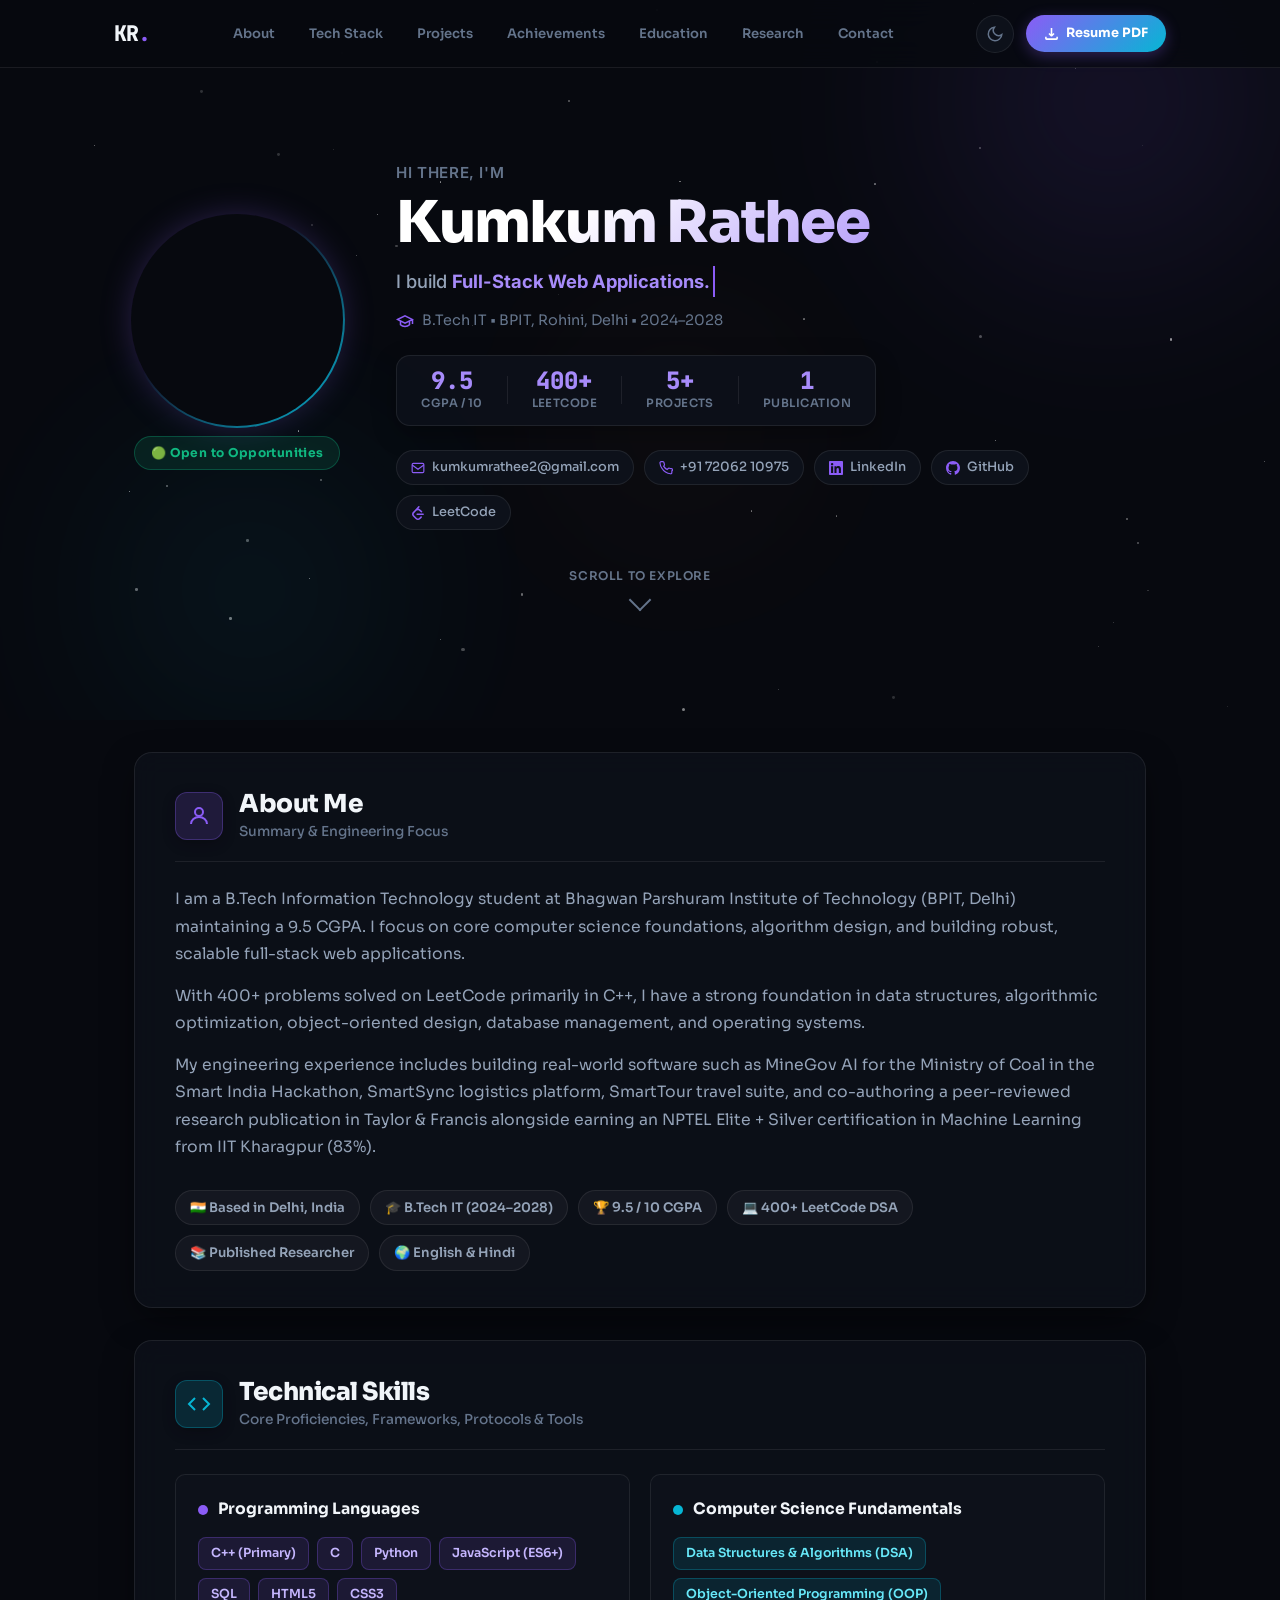
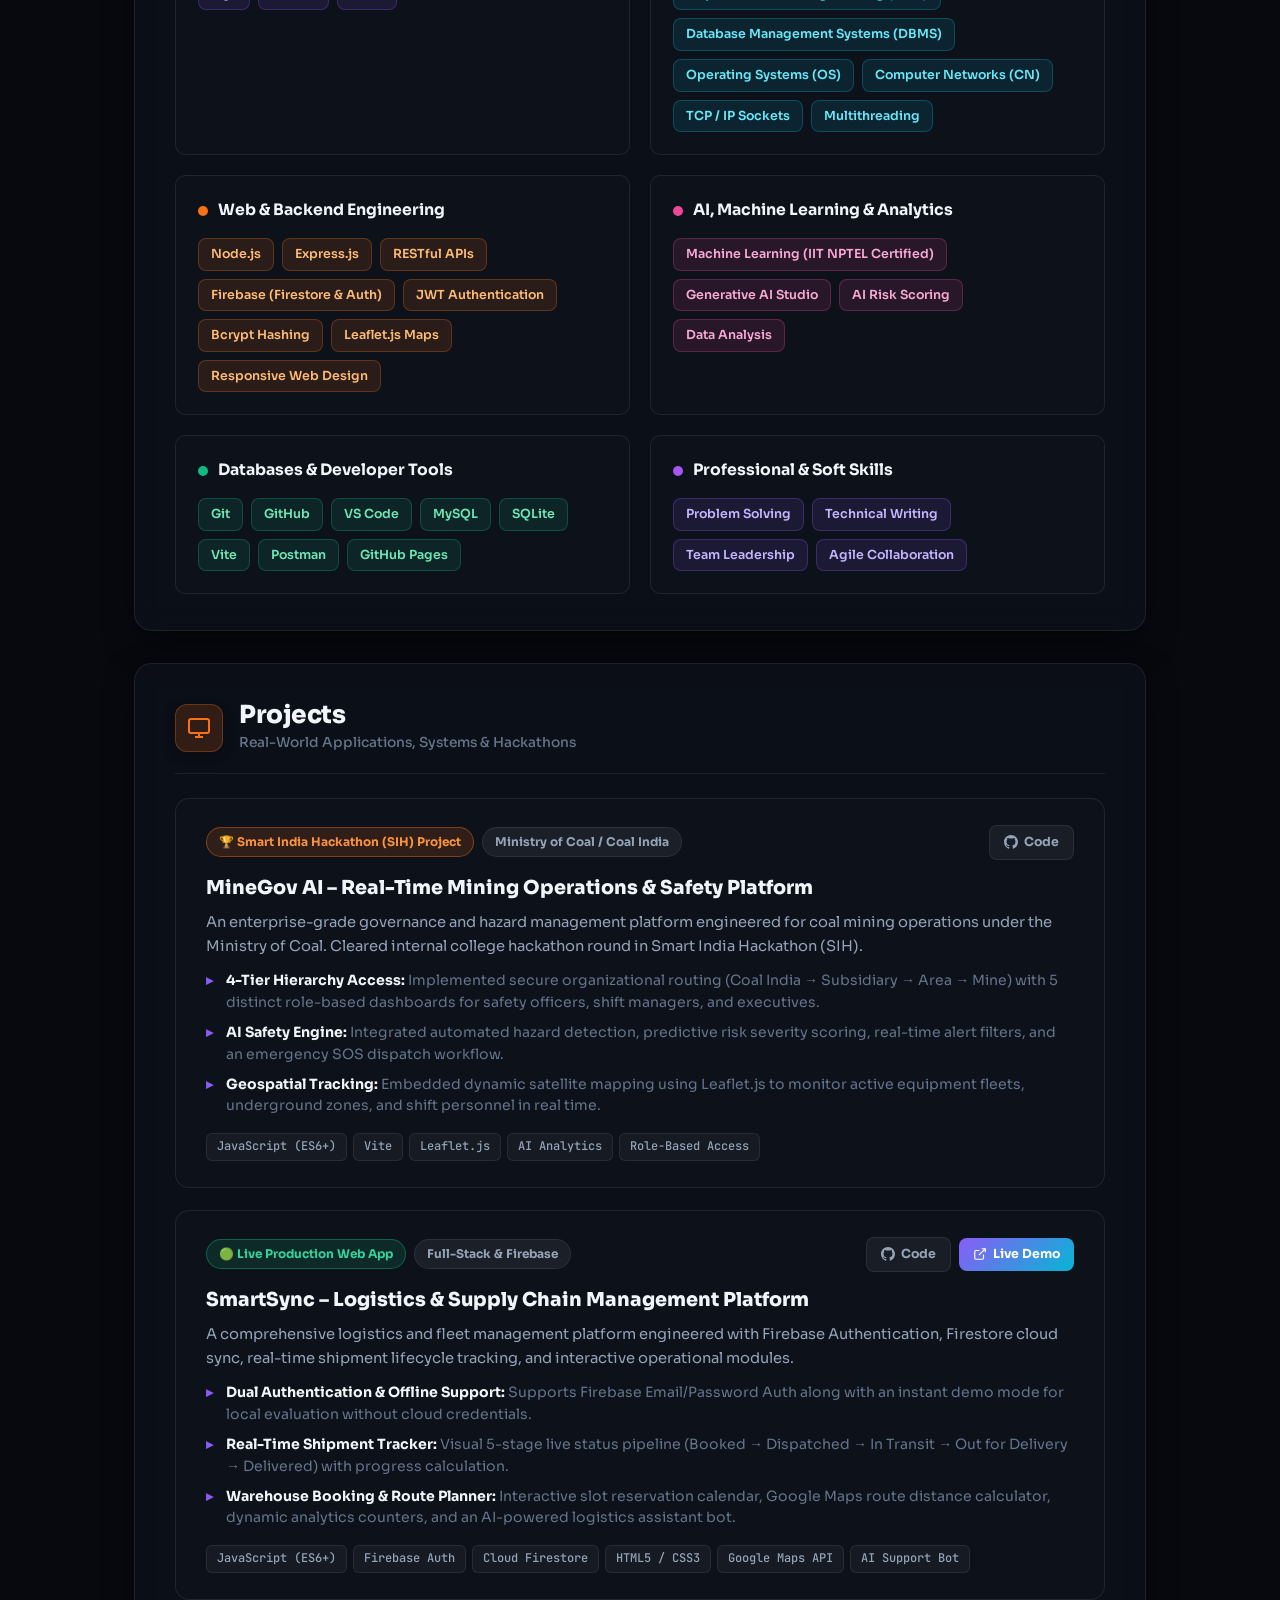
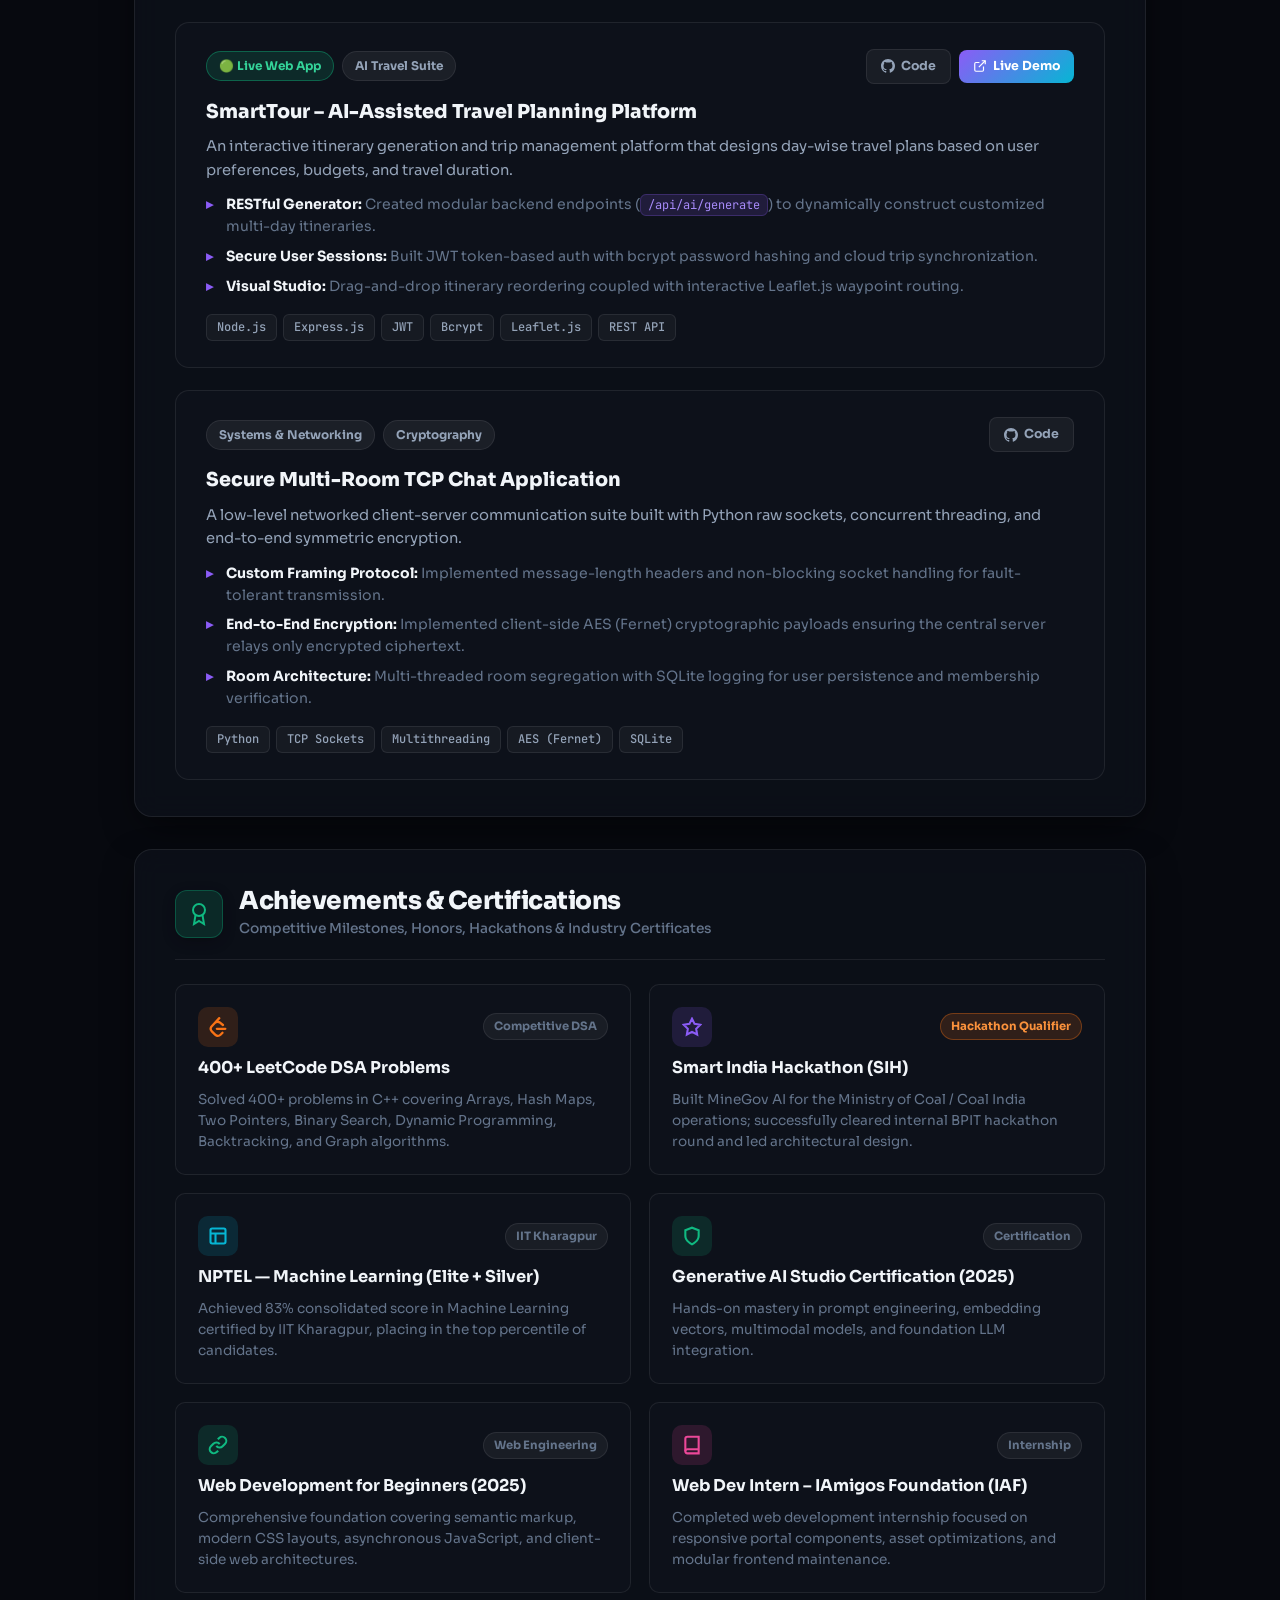
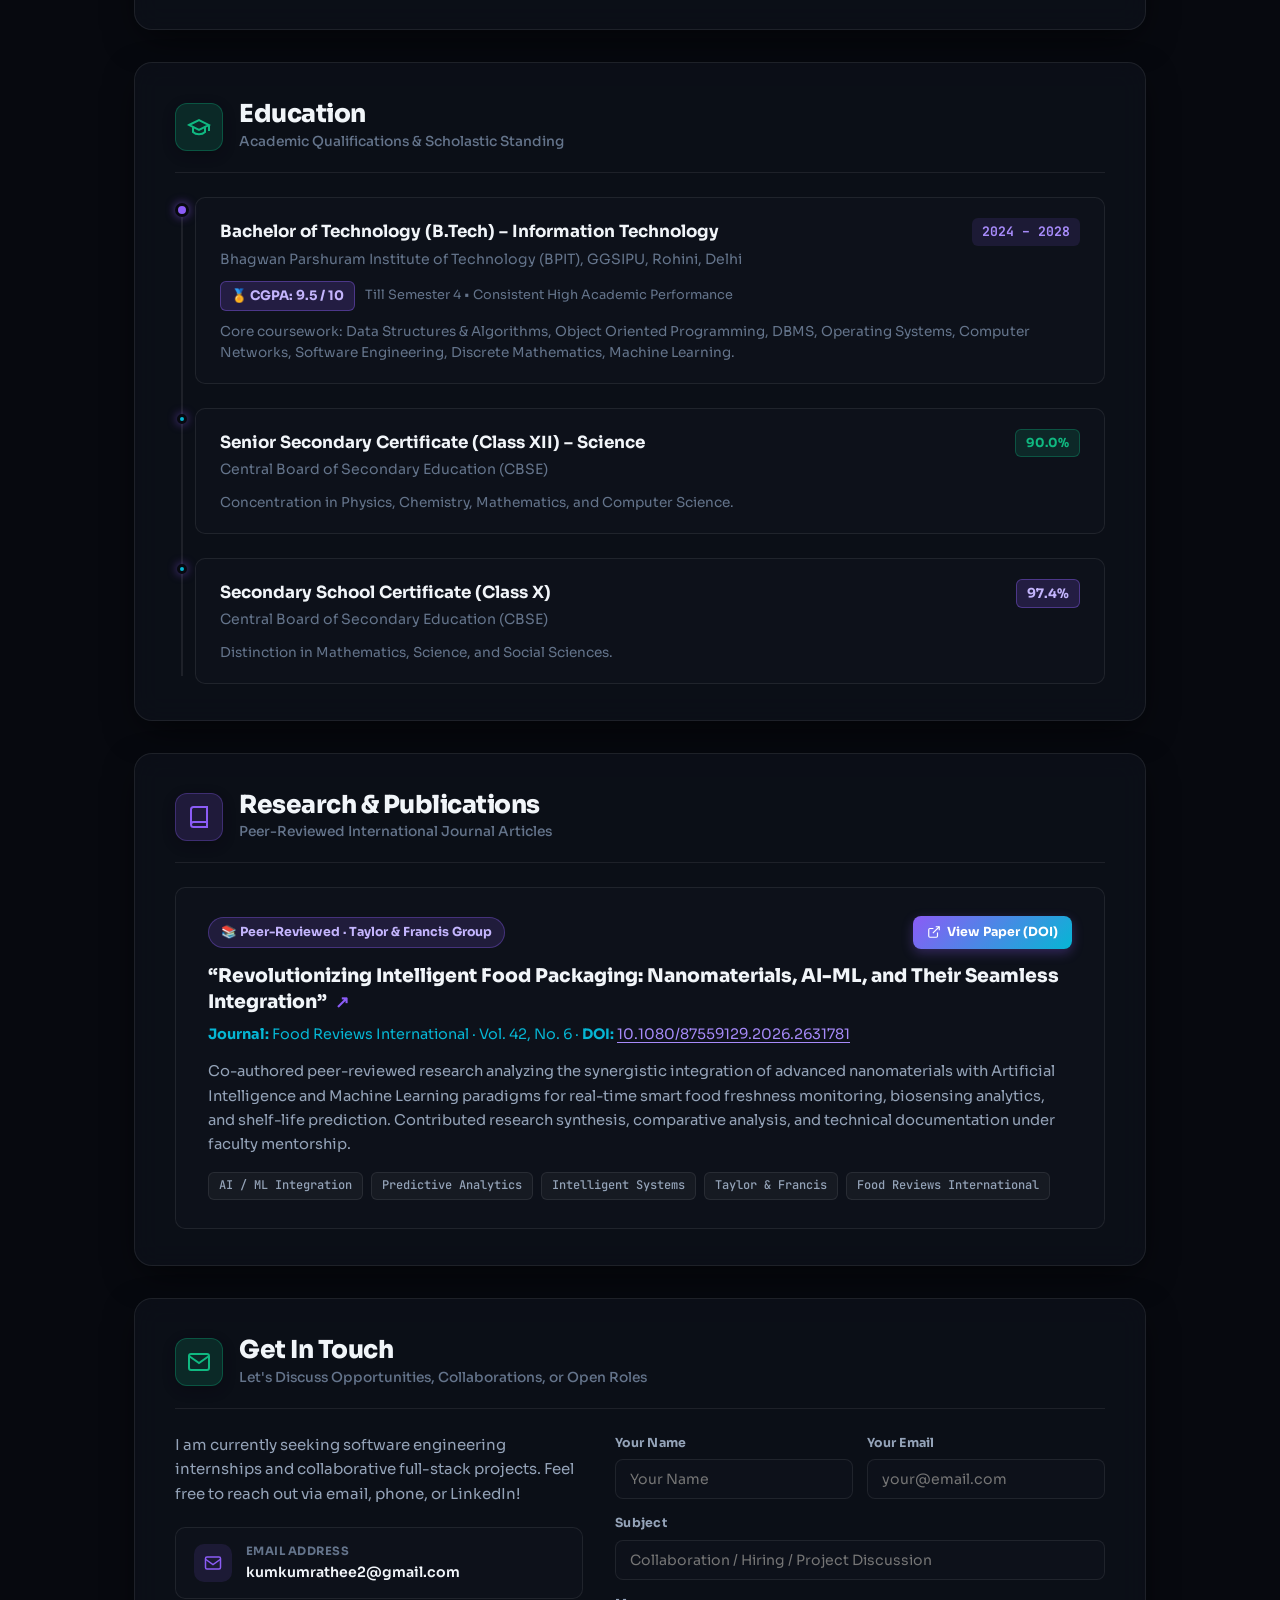
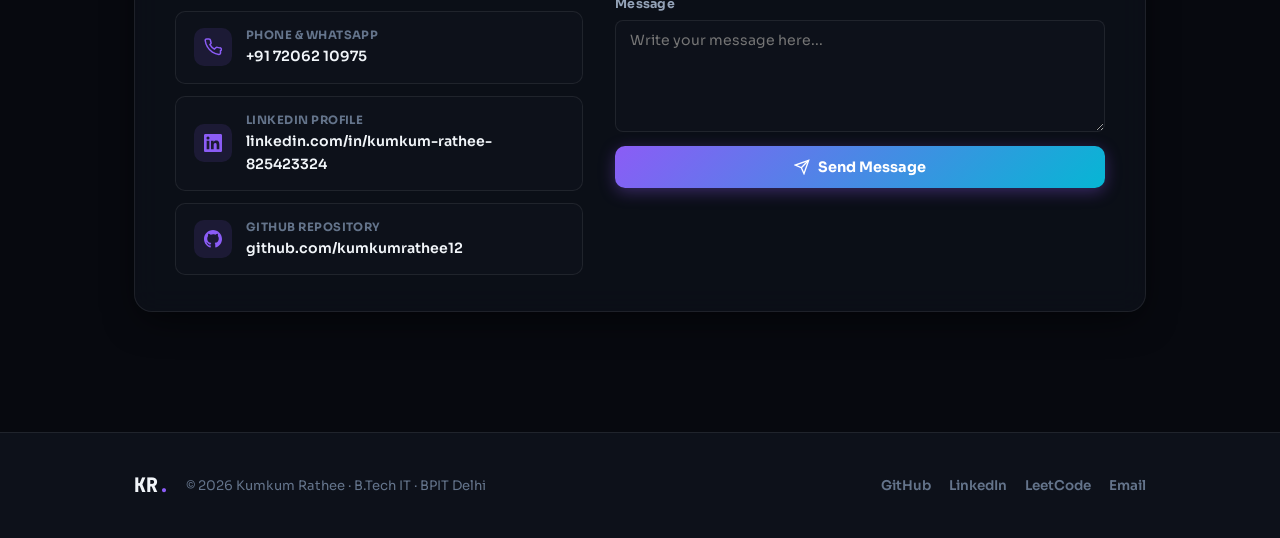
==== resume/index.html @ b1ae34f6 "docs: update resume and portfolio files with sequential layout" ====
<!DOCTYPE html>
<html lang="en" data-theme="dark">
<head>
  <meta charset="UTF-8" />
  <meta name="viewport" content="width=device-width, initial-scale=1.0" />
  <title>Kumkum Rathee – B.Tech IT Student | Portfolio & Resume</title>
  <meta name="description" content="Portfolio & Resume of Kumkum Rathee – B.Tech IT student at BPIT with 9.5 CGPA, 400+ LeetCode problems, AI/ML research publication in Taylor & Francis, Smart India Hackathon project, and full-stack applications." />
  <meta name="keywords" content="Kumkum Rathee, resume, portfolio, B.Tech IT, BPIT, developer, full-stack, C++, JavaScript, Firebase, SmartSync, MineGov AI" />
  <meta property="og:title" content="Kumkum Rathee – Developer Portfolio & Resume" />
  <meta property="og:description" content="B.Tech IT student with 9.5 CGPA, published researcher, 400+ LeetCode, full-stack developer." />
  <meta property="og:image" content="photo.jpg" />
  <meta property="og:type" content="website" />
  <link rel="preconnect" href="https://fonts.googleapis.com" />
  <link rel="preconnect" href="https://fonts.gstatic.com" crossorigin />
  <link href="https://fonts.googleapis.com/css2?family=Sora:wght@300;400;500;600;700;800&family=JetBrains+Mono:wght@400;500;600;700&family=Inter:wght@400;500;600;700&display=swap" rel="stylesheet" />
  <link rel="stylesheet" href="style.css" />
</head>
<body>

<!-- ░░ NAVIGATION ░░ -->
<nav class="navbar" id="navbar">
  <div class="nav-container">
    <a href="#hero" class="nav-logo">KR<span class="nav-dot">.</span></a>
    <ul class="nav-links" id="nav-links">
      <li><a href="#section-about"        class="nav-link">About</a></li>
      <li><a href="#section-skills"       class="nav-link">Tech Stack</a></li>
      <li><a href="#section-projects"     class="nav-link">Projects</a></li>
      <li><a href="#section-achievements" class="nav-link">Achievements</a></li>
      <li><a href="#section-education"    class="nav-link">Education</a></li>
      <li><a href="#section-research"     class="nav-link">Research</a></li>
      <li><a href="#section-contact"      class="nav-link">Contact</a></li>
    </ul>
    <div class="nav-actions">
      <button class="theme-toggle" id="theme-toggle" aria-label="Toggle theme" title="Toggle light/dark mode">
        <svg class="icon-moon" viewBox="0 0 24 24" fill="none" stroke="currentColor" stroke-width="2"><path d="M21 12.79A9 9 0 1 1 11.21 3 7 7 0 0 0 21 12.79z"/></svg>
        <svg class="icon-sun"  viewBox="0 0 24 24" fill="none" stroke="currentColor" stroke-width="2"><circle cx="12" cy="12" r="5"/><line x1="12" y1="1" x2="12" y2="3"/><line x1="12" y1="21" x2="12" y2="23"/><line x1="4.22" y1="4.22" x2="5.64" y2="5.64"/><line x1="18.36" y1="18.36" x2="19.78" y2="19.78"/><line x1="1" y1="12" x2="3" y2="12"/><line x1="21" y1="12" x2="23" y2="12"/><line x1="4.22" y1="19.78" x2="5.64" y2="18.36"/><line x1="18.36" y1="5.64" x2="19.78" y2="4.22"/></svg>
      </button>
      <a href="Kumkum_Rathee_Resume.pdf" download class="nav-btn" id="nav-download">
        <svg viewBox="0 0 24 24" fill="none" stroke="currentColor" stroke-width="2.5"><path d="M12 3v13m0 0 4-4m-4 4-4-4M3 17v3a1 1 0 0 0 1 1h16a1 1 0 0 0 1-1v-3"/></svg>
        Resume PDF
      </a>
      <button class="hamburger" id="hamburger" aria-label="Menu">
        <span></span><span></span><span></span>
      </button>
    </div>
  </div>
</nav>

<!-- ░░ HERO SECTION ░░ -->
<header class="hero" id="hero">
  <div class="hero-particles" id="particles"></div>
  <div class="hero-glow g1"></div>
  <div class="hero-glow g2"></div>
  <div class="hero-glow g3"></div>

  <div class="container hero-inner">
    <div class="hero-photo-wrap">
      <div class="hero-photo" id="hero-photo">
        <img src="photo.jpg" alt="Kumkum Rathee" onerror="this.onerror=null; this.src='https://avatars.githubusercontent.com/u/223988210?v=4';" />
        <div class="photo-ring r1"></div>
        <div class="photo-ring r2"></div>
      </div>
      <div class="hero-open-badge">&#x1F7E2; Open to Opportunities</div>
    </div>

    <div class="hero-text">
      <p class="hero-greeting">Hi there, I'm</p>
      <h1 class="hero-name">Kumkum Rathee</h1>
      <p class="hero-role">
        <span class="role-prefix">I build&nbsp;</span>
        <span class="typing-wrap"><span class="typing-cursor" id="typing-text"></span></span>
      </p>
      <p class="hero-institute">
        <svg viewBox="0 0 24 24" fill="none" stroke="currentColor" stroke-width="2"><path d="M22 10v6M2 10l10-5 10 5-10 5z"/><path d="M6 12v5c3 3 9 3 12 0v-5"/></svg>
        B.Tech IT &bull; BPIT, Rohini, Delhi &bull; 2024&ndash;2028
      </p>

      <!-- Stats Bar -->
      <div class="hero-stats-row">
        <div class="hstat">
          <span class="hstat-num" data-target="9.5" data-decimal="1">0</span>
          <span class="hstat-lbl">CGPA / 10</span>
        </div>
        <div class="hstat-div"></div>
        <div class="hstat">
          <span class="hstat-num" data-target="400" data-suffix="+">0</span>
          <span class="hstat-lbl">LeetCode</span>
        </div>
        <div class="hstat-div"></div>
        <div class="hstat">
          <span class="hstat-num" data-target="5" data-suffix="+">0</span>
          <span class="hstat-lbl">Projects</span>
        </div>
        <div class="hstat-div"></div>
        <div class="hstat">
          <span class="hstat-num" data-target="1">0</span>
          <span class="hstat-lbl">Publication</span>
        </div>
      </div>

      <!-- Contact Quick Chips -->
      <div class="hero-contacts">
        <a href="mailto:kumkumrathee2@gmail.com" class="contact-chip" id="contact-email">
          <svg viewBox="0 0 24 24" fill="none" stroke="currentColor" stroke-width="2"><rect x="2" y="4" width="20" height="16" rx="2"/><path d="m2 7 10 7 10-7"/></svg>
          kumkumrathee2@gmail.com
        </a>
        <a href="tel:+917206210975" class="contact-chip" id="contact-phone">
          <svg viewBox="0 0 24 24" fill="none" stroke="currentColor" stroke-width="2"><path d="M22 16.92v3a2 2 0 0 1-2.18 2 19.79 19.79 0 0 1-8.63-3.07A19.5 19.5 0 0 1 4.69 12a19.79 19.79 0 0 1-3.07-8.67A2 2 0 0 1 3.6 1.18h3a2 2 0 0 1 2 1.72c.127.96.361 1.903.7 2.81a2 2 0 0 1-.45 2.11L7.91 8.75a16 16 0 0 0 6 6l1.84-1.84a2 2 0 0 1 2.11-.45c.907.339 1.85.573 2.81.7A2 2 0 0 1 22 16.92z"/></svg>
          +91 72062 10975
        </a>
        <a href="https://www.linkedin.com/in/kumkum-rathee-825423324/" target="_blank" rel="noopener" class="contact-chip" id="contact-linkedin">
          <svg viewBox="0 0 24 24" fill="currentColor"><path d="M20.447 20.452h-3.554v-5.569c0-1.328-.027-3.037-1.852-3.037-1.853 0-2.136 1.445-2.136 2.939v5.667H9.351V9h3.414v1.561h.046c.477-.9 1.637-1.85 3.37-1.85 3.601 0 4.267 2.37 4.267 5.455v6.286zM5.337 7.433a2.062 2.062 0 0 1-2.063-2.065 2.064 2.064 0 1 1 2.063 2.065zm1.782 13.019H3.555V9h3.564v11.452zM22.225 0H1.771C.792 0 0 .774 0 1.729v20.542C0 23.227.792 24 1.771 24h20.451C23.2 24 24 23.227 24 22.271V1.729C24 .774 23.2 0 22.222 0h.003z"/></svg>
          LinkedIn
        </a>
        <a href="https://github.com/kumkumrathee12" target="_blank" rel="noopener" class="contact-chip" id="contact-github">
          <svg viewBox="0 0 24 24" fill="currentColor"><path d="M12 0C5.374 0 0 5.373 0 12c0 5.302 3.438 9.8 8.207 11.387.599.111.793-.261.793-.577v-2.234c-3.338.726-4.033-1.416-4.033-1.416-.546-1.387-1.333-1.756-1.333-1.756-1.089-.745.083-.729.083-.729 1.205.084 1.839 1.237 1.839 1.237 1.07 1.834 2.807 1.304 3.492.997.107-.775.418-1.305.762-1.604-2.665-.305-5.467-1.334-5.467-5.931 0-1.311.469-2.381 1.236-3.221-.124-.303-.535-1.524.117-3.176 0 0 1.008-.322 3.301 1.23A11.509 11.509 0 0 1 12 5.803c1.02.005 2.047.138 3.006.404 2.291-1.552 3.297-1.23 3.297-1.23.653 1.653.242 2.874.118 3.176.77.84 1.235 1.911 1.235 3.221 0 4.609-2.807 5.624-5.479 5.921.43.372.823 1.102.823 2.222v3.293c0 .319.192.694.801.576C20.566 21.797 24 17.3 24 12c0-6.627-5.373-12-12-12z"/></svg>
          GitHub
        </a>
        <a href="https://leetcode.com/u/Kumkumrathee_12/" target="_blank" rel="noopener" class="contact-chip" id="contact-leetcode">
          <svg viewBox="0 0 24 24" fill="currentColor"><path d="M13.483 0a1.374 1.374 0 0 0-.961.438L7.116 6.226l-3.854 4.126a5.266 5.266 0 0 0-1.209 2.104 5.35 5.35 0 0 0-.125.513 5.527 5.527 0 0 0 .062 2.362 5.83 5.83 0 0 0 .349 1.017 5.938 5.938 0 0 0 1.271 1.818l4.277 4.193.039.038c2.248 2.165 5.852 2.133 8.063-.074l2.396-2.392c.54-.54.54-1.414.003-1.955a1.378 1.378 0 0 0-1.951-.003l-2.396 2.392a3.021 3.021 0 0 1-4.205.038l-.02-.019-4.276-4.193c-.652-.64-.972-1.469-.948-2.263a2.68 2.68 0 0 1 .066-.523 2.545 2.545 0 0 1 .619-1.164L9.13 8.114c1.058-1.134 3.204-1.274 4.43-.278l3.501 2.831c.593.48 1.461.387 1.94-.207a1.384 1.384 0 0 0-.207-1.943l-3.5-2.831c-.8-.647-1.766-1.045-2.774-1.202l2.015-2.158A1.384 1.384 0 0 0 13.483 0zm-2.866 12.815a1.38 1.38 0 0 0-1.38 1.382 1.38 1.38 0 0 0 1.38 1.382H20.79a1.38 1.38 0 0 0 1.38-1.382 1.38 1.38 0 0 0-1.38-1.382z"/></svg>
          LeetCode
        </a>
      </div>
    </div>
  </div>

  <div class="scroll-hint">
    <span>Scroll to explore</span>
    <div class="scroll-arrow"></div>
  </div>
</header>

<!-- ░░ MAIN SEQUENTIAL STREAM (ONE BY ONE ORDER) ░░ -->
<main class="main-flow container">

  <!-- ══════════════════════════════════════════════════
       1. ABOUT ME (First)
  ══════════════════════════════════════════════════ -->
  <section class="section-block card reveal" id="section-about">
    <div class="sh">
      <div class="sh-icon ic-purple">
        <svg viewBox="0 0 24 24" fill="none" stroke="currentColor" stroke-width="2"><circle cx="12" cy="8" r="4"/><path d="M4 20c0-4 3.6-7 8-7s8 3 8 7"/></svg>
      </div>
      <div>
        <h2 class="section-title">About Me</h2>
        <p class="section-subtitle">Summary & Engineering Focus</p>
      </div>
    </div>

    <div class="about-content">
      <p class="about-text">
        I am a B.Tech Information Technology student at Bhagwan Parshuram Institute of Technology (BPIT, Delhi) maintaining a 9.5 CGPA. I focus on core computer science foundations, algorithm design, and building robust, scalable full-stack web applications.
      </p>
      <p class="about-text">
        With 400+ problems solved on LeetCode primarily in C++, I have a strong foundation in data structures, algorithmic optimization, object-oriented design, database management, and operating systems.
      </p>
      <p class="about-text">
        My engineering experience includes building real-world software such as MineGov AI for the Ministry of Coal in the Smart India Hackathon, SmartSync logistics platform, SmartTour travel suite, and co-authoring a peer-reviewed research publication in Taylor &amp; Francis alongside earning an NPTEL Elite + Silver certification in Machine Learning from IIT Kharagpur (83%).
      </p>

      <div class="about-chips">
        <span class="about-chip">&#x1F1EE;&#x1F1F3; Based in Delhi, India</span>
        <span class="about-chip">&#x1F393; B.Tech IT (2024&ndash;2028)</span>
        <span class="about-chip">&#x1F3C6; 9.5 / 10 CGPA</span>
        <span class="about-chip">&#x1F4BB; 400+ LeetCode DSA</span>
        <span class="about-chip">&#x1F4DA; Published Researcher</span>
        <span class="about-chip">&#x1F30D; English &amp; Hindi</span>
      </div>
    </div>
  </section>

  <!-- ══════════════════════════════════════════════════
       2. TECH STACK / TECHNICAL SKILLS (Second)
  ══════════════════════════════════════════════════ -->
  <section class="section-block card reveal" id="section-skills">
    <div class="sh">
      <div class="sh-icon ic-blue">
        <svg viewBox="0 0 24 24" fill="none" stroke="currentColor" stroke-width="2"><polyline points="16 18 22 12 16 6"/><polyline points="8 6 2 12 8 18"/></svg>
      </div>
      <div>
        <h2 class="section-title">Technical Skills</h2>
        <p class="section-subtitle">Core Proficiencies, Frameworks, Protocols &amp; Tools</p>
      </div>
    </div>

    <div class="skills-sequential-grid">
      
      <!-- Languages -->
      <div class="skill-category-card">
        <div class="sg-header">
          <span class="sg-dot" style="background:#8b5cf6"></span>
          <h3 class="sg-title">Programming Languages</h3>
        </div>
        <div class="tags">
          <span class="tag tp">C++ (Primary)</span>
          <span class="tag tp">C</span>
          <span class="tag tp">Python</span>
          <span class="tag tp">JavaScript (ES6+)</span>
          <span class="tag tp">SQL</span>
          <span class="tag tp">HTML5</span>
          <span class="tag tp">CSS3</span>
        </div>
      </div>

      <!-- CS Fundamentals -->
      <div class="skill-category-card">
        <div class="sg-header">
          <span class="sg-dot" style="background:#06b6d4"></span>
          <h3 class="sg-title">Computer Science Fundamentals</h3>
        </div>
        <div class="tags">
          <span class="tag ts">Data Structures &amp; Algorithms (DSA)</span>
          <span class="tag ts">Object-Oriented Programming (OOP)</span>
          <span class="tag ts">Database Management Systems (DBMS)</span>
          <span class="tag ts">Operating Systems (OS)</span>
          <span class="tag ts">Computer Networks (CN)</span>
          <span class="tag ts">TCP / IP Sockets</span>
          <span class="tag ts">Multithreading</span>
        </div>
      </div>

      <!-- Web & Backend Development -->
      <div class="skill-category-card">
        <div class="sg-header">
          <span class="sg-dot" style="background:#f97316"></span>
          <h3 class="sg-title">Web &amp; Backend Engineering</h3>
        </div>
        <div class="tags">
          <span class="tag ta">Node.js</span>
          <span class="tag ta">Express.js</span>
          <span class="tag ta">RESTful APIs</span>
          <span class="tag ta">Firebase (Firestore &amp; Auth)</span>
          <span class="tag ta">JWT Authentication</span>
          <span class="tag ta">Bcrypt Hashing</span>
          <span class="tag ta">Leaflet.js Maps</span>
          <span class="tag ta">Responsive Web Design</span>
        </div>
      </div>

      <!-- AI, ML & Data -->
      <div class="skill-category-card">
        <div class="sg-header">
          <span class="sg-dot" style="background:#ec4899"></span>
          <h3 class="sg-title">AI, Machine Learning &amp; Analytics</h3>
        </div>
        <div class="tags">
          <span class="tag tg">Machine Learning (IIT NPTEL Certified)</span>
          <span class="tag tg">Generative AI Studio</span>
          <span class="tag tg">AI Risk Scoring</span>
          <span class="tag tg">Data Analysis</span>
        </div>
      </div>

      <!-- Tools, Databases & Platforms -->
      <div class="skill-category-card">
        <div class="sg-header">
          <span class="sg-dot" style="background:#10b981"></span>
          <h3 class="sg-title">Databases &amp; Developer Tools</h3>
        </div>
        <div class="tags">
          <span class="tag tm">Git</span>
          <span class="tag tm">GitHub</span>
          <span class="tag tm">VS Code</span>
          <span class="tag tm">MySQL</span>
          <span class="tag tm">SQLite</span>
          <span class="tag tm">Vite</span>
          <span class="tag tm">Postman</span>
          <span class="tag tm">GitHub Pages</span>
        </div>
      </div>

      <!-- Soft Skills -->
      <div class="skill-category-card">
        <div class="sg-header">
          <span class="sg-dot" style="background:#a855f7"></span>
          <h3 class="sg-title">Professional &amp; Soft Skills</h3>
        </div>
        <div class="tags">
          <span class="tag tp">Problem Solving</span>
          <span class="tag tp">Technical Writing</span>
          <span class="tag tp">Team Leadership</span>
          <span class="tag tp">Agile Collaboration</span>
        </div>
      </div>

    </div>
  </section>

  <!-- ══════════════════════════════════════════════════
       3. PROJECTS (Third)
  ══════════════════════════════════════════════════ -->
  <section class="section-block card reveal" id="section-projects">
    <div class="sh">
      <div class="sh-icon ic-orange">
        <svg viewBox="0 0 24 24" fill="none" stroke="currentColor" stroke-width="2"><rect x="2" y="3" width="20" height="14" rx="2"/><path d="M8 21h8M12 17v4"/></svg>
      </div>
      <div>
        <h2 class="section-title">Projects</h2>
        <p class="section-subtitle">Real-World Applications, Systems &amp; Hackathons</p>
      </div>
    </div>

    <div class="projects-stream">

      <!-- PROJECT 1: MineGov AI -->
      <div class="proj-featured-card" id="project-minegov">
        <div class="proj-featured-header">
          <div class="proj-badge-row">
            <span class="proj-tag-badge prize">&#x1F3C6; Smart India Hackathon (SIH) Project</span>
            <span class="proj-tag-badge">Ministry of Coal / Coal India</span>
          </div>
          <div class="proj-links">
            <a href="https://github.com/kumkumrathee12" target="_blank" rel="noopener" class="proj-action-btn" title="View Source">
              <svg viewBox="0 0 24 24" fill="currentColor"><path d="M12 0C5.374 0 0 5.373 0 12c0 5.302 3.438 9.8 8.207 11.387.599.111.793-.261.793-.577v-2.234c-3.338.726-4.033-1.416-4.033-1.416-.546-1.387-1.333-1.756-1.333-1.756-1.089-.745.083-.729.083-.729 1.205.084 1.839 1.237 1.839 1.237 1.07 1.834 2.807 1.304 3.492.997.107-.775.418-1.305.762-1.604-2.665-.305-5.467-1.334-5.467-5.931 0-1.311.469-2.381 1.236-3.221-.124-.303-.535-1.524.117-3.176 0 0 1.008-.322 3.301 1.23A11.509 11.509 0 0 1 12 5.803c1.02.005 2.047.138 3.006.404 2.291-1.552 3.297-1.23 3.297-1.23.653 1.653.242 2.874.118 3.176.77.84 1.235 1.911 1.235 3.221 0 4.609-2.807 5.624-5.479 5.921.43.372.823 1.102.823 2.222v3.293c0 .319.192.694.801.576C20.566 21.797 24 17.3 24 12c0-6.627-5.373-12-12-12z"/></svg>
              Code
            </a>
          </div>
        </div>
        <h3 class="proj-title">MineGov AI – Real-Time Mining Operations &amp; Safety Platform</h3>
        <p class="proj-desc">
          An enterprise-grade governance and hazard management platform engineered for coal mining operations under the Ministry of Coal. Cleared internal college hackathon round in Smart India Hackathon (SIH).
        </p>
        <ul class="proj-bullets">
          <li><strong>4-Tier Hierarchy Access:</strong> Implemented secure organizational routing (Coal India &rarr; Subsidiary &rarr; Area &rarr; Mine) with 5 distinct role-based dashboards for safety officers, shift managers, and executives.</li>
          <li><strong>AI Safety Engine:</strong> Integrated automated hazard detection, predictive risk severity scoring, real-time alert filters, and an emergency SOS dispatch workflow.</li>
          <li><strong>Geospatial Tracking:</strong> Embedded dynamic satellite mapping using Leaflet.js to monitor active equipment fleets, underground zones, and shift personnel in real time.</li>
        </ul>
        <div class="proj-tech-row">
          <span class="ptag">JavaScript (ES6+)</span>
          <span class="ptag">Vite</span>
          <span class="ptag">Leaflet.js</span>
          <span class="ptag">AI Analytics</span>
          <span class="ptag">Role-Based Access</span>
        </div>
      </div>

      <!-- PROJECT 2: SmartSync Logistics -->
      <div class="proj-featured-card" id="project-smartsync">
        <div class="proj-featured-header">
          <div class="proj-badge-row">
            <span class="proj-tag-badge live">&#x1F7E2; Live Production Web App</span>
            <span class="proj-tag-badge">Full-Stack &amp; Firebase</span>
          </div>
          <div class="proj-links">
            <a href="https://github.com/kumkumrathee12/smartSync" target="_blank" rel="noopener" class="proj-action-btn" title="View Source">
              <svg viewBox="0 0 24 24" fill="currentColor"><path d="M12 0C5.374 0 0 5.373 0 12c0 5.302 3.438 9.8 8.207 11.387.599.111.793-.261.793-.577v-2.234c-3.338.726-4.033-1.416-4.033-1.416-.546-1.387-1.333-1.756-1.333-1.756-1.089-.745.083-.729.083-.729 1.205.084 1.839 1.237 1.839 1.237 1.07 1.834 2.807 1.304 3.492.997.107-.775.418-1.305.762-1.604-2.665-.305-5.467-1.334-5.467-5.931 0-1.311.469-2.381 1.236-3.221-.124-.303-.535-1.524.117-3.176 0 0 1.008-.322 3.301 1.23A11.509 11.509 0 0 1 12 5.803c1.02.005 2.047.138 3.006.404 2.291-1.552 3.297-1.23 3.297-1.23.653 1.653.242 2.874.118 3.176.77.84 1.235 1.911 1.235 3.221 0 4.609-2.807 5.624-5.479 5.921.43.372.823 1.102.823 2.222v3.293c0 .319.192.694.801.576C20.566 21.797 24 17.3 24 12c0-6.627-5.373-12-12-12z"/></svg>
              Code
            </a>
            <a href="https://kumkumrathee12.github.io/smartSync/" target="_blank" rel="noopener" class="proj-action-btn live" title="Open Live App">
              <svg viewBox="0 0 24 24" fill="none" stroke="currentColor" stroke-width="2"><path d="M18 13v6a2 2 0 0 1-2 2H5a2 2 0 0 1-2-2V8a2 2 0 0 1 2-2h6"/><polyline points="15 3 21 3 21 9"/><line x1="10" y1="14" x2="21" y2="3"/></svg>
              Live Demo
            </a>
          </div>
        </div>
        <h3 class="proj-title">SmartSync – Logistics &amp; Supply Chain Management Platform</h3>
        <p class="proj-desc">
          A comprehensive logistics and fleet management platform engineered with Firebase Authentication, Firestore cloud sync, real-time shipment lifecycle tracking, and interactive operational modules.
        </p>
        <ul class="proj-bullets">
          <li><strong>Dual Authentication &amp; Offline Support:</strong> Supports Firebase Email/Password Auth along with an instant demo mode for local evaluation without cloud credentials.</li>
          <li><strong>Real-Time Shipment Tracker:</strong> Visual 5-stage live status pipeline (Booked &rarr; Dispatched &rarr; In Transit &rarr; Out for Delivery &rarr; Delivered) with progress calculation.</li>
          <li><strong>Warehouse Booking &amp; Route Planner:</strong> Interactive slot reservation calendar, Google Maps route distance calculator, dynamic analytics counters, and an AI-powered logistics assistant bot.</li>
        </ul>
        <div class="proj-tech-row">
          <span class="ptag">JavaScript (ES6+)</span>
          <span class="ptag">Firebase Auth</span>
          <span class="ptag">Cloud Firestore</span>
          <span class="ptag">HTML5 / CSS3</span>
          <span class="ptag">Google Maps API</span>
          <span class="ptag">AI Support Bot</span>
        </div>
      </div>

      <!-- PROJECT 3: SmartTour -->
      <div class="proj-featured-card" id="project-smarttour">
        <div class="proj-featured-header">
          <div class="proj-badge-row">
            <span class="proj-tag-badge live">&#x1F7E2; Live Web App</span>
            <span class="proj-tag-badge">AI Travel Suite</span>
          </div>
          <div class="proj-links">
            <a href="https://github.com/kumkumrathee12/SmartTour" target="_blank" rel="noopener" class="proj-action-btn" title="View Source">
              <svg viewBox="0 0 24 24" fill="currentColor"><path d="M12 0C5.374 0 0 5.373 0 12c0 5.302 3.438 9.8 8.207 11.387.599.111.793-.261.793-.577v-2.234c-3.338.726-4.033-1.416-4.033-1.416-.546-1.387-1.333-1.756-1.333-1.756-1.089-.745.083-.729.083-.729 1.205.084 1.839 1.237 1.839 1.237 1.07 1.834 2.807 1.304 3.492.997.107-.775.418-1.305.762-1.604-2.665-.305-5.467-1.334-5.467-5.931 0-1.311.469-2.381 1.236-3.221-.124-.303-.535-1.524.117-3.176 0 0 1.008-.322 3.301 1.23A11.509 11.509 0 0 1 12 5.803c1.02.005 2.047.138 3.006.404 2.291-1.552 3.297-1.23 3.297-1.23.653 1.653.242 2.874.118 3.176.77.84 1.235 1.911 1.235 3.221 0 4.609-2.807 5.624-5.479 5.921.43.372.823 1.102.823 2.222v3.293c0 .319.192.694.801.576C20.566 21.797 24 17.3 24 12c0-6.627-5.373-12-12-12z"/></svg>
              Code
            </a>
            <a href="https://kumkumrathee12.github.io/SmartTour/" target="_blank" rel="noopener" class="proj-action-btn live" title="Open Live App">
              <svg viewBox="0 0 24 24" fill="none" stroke="currentColor" stroke-width="2"><path d="M18 13v6a2 2 0 0 1-2 2H5a2 2 0 0 1-2-2V8a2 2 0 0 1 2-2h6"/><polyline points="15 3 21 3 21 9"/><line x1="10" y1="14" x2="21" y2="3"/></svg>
              Live Demo
            </a>
          </div>
        </div>
        <h3 class="proj-title">SmartTour – AI-Assisted Travel Planning Platform</h3>
        <p class="proj-desc">
          An interactive itinerary generation and trip management platform that designs day-wise travel plans based on user preferences, budgets, and travel duration.
        </p>
        <ul class="proj-bullets">
          <li><strong>RESTful Generator:</strong> Created modular backend endpoints (<code>/api/ai/generate</code>) to dynamically construct customized multi-day itineraries.</li>
          <li><strong>Secure User Sessions:</strong> Built JWT token-based auth with bcrypt password hashing and cloud trip synchronization.</li>
          <li><strong>Visual Studio:</strong> Drag-and-drop itinerary reordering coupled with interactive Leaflet.js waypoint routing.</li>
        </ul>
        <div class="proj-tech-row">
          <span class="ptag">Node.js</span>
          <span class="ptag">Express.js</span>
          <span class="ptag">JWT</span>
          <span class="ptag">Bcrypt</span>
          <span class="ptag">Leaflet.js</span>
          <span class="ptag">REST API</span>
        </div>
      </div>

      <!-- PROJECT 4: Socket Chat -->
      <div class="proj-featured-card" id="project-chat">
        <div class="proj-featured-header">
          <div class="proj-badge-row">
            <span class="proj-tag-badge">Systems &amp; Networking</span>
            <span class="proj-tag-badge">Cryptography</span>
          </div>
          <div class="proj-links">
            <a href="https://github.com/kumkumrathee12/socket-chat-app" target="_blank" rel="noopener" class="proj-action-btn" title="View Source">
              <svg viewBox="0 0 24 24" fill="currentColor"><path d="M12 0C5.374 0 0 5.373 0 12c0 5.302 3.438 9.8 8.207 11.387.599.111.793-.261.793-.577v-2.234c-3.338.726-4.033-1.416-4.033-1.416-.546-1.387-1.333-1.756-1.333-1.756-1.089-.745.083-.729.083-.729 1.205.084 1.839 1.237 1.839 1.237 1.07 1.834 2.807 1.304 3.492.997.107-.775.418-1.305.762-1.604-2.665-.305-5.467-1.334-5.467-5.931 0-1.311.469-2.381 1.236-3.221-.124-.303-.535-1.524.117-3.176 0 0 1.008-.322 3.301 1.23A11.509 11.509 0 0 1 12 5.803c1.02.005 2.047.138 3.006.404 2.291-1.552 3.297-1.23 3.297-1.23.653 1.653.242 2.874.118 3.176.77.84 1.235 1.911 1.235 3.221 0 4.609-2.807 5.624-5.479 5.921.43.372.823 1.102.823 2.222v3.293c0 .319.192.694.801.576C20.566 21.797 24 17.3 24 12c0-6.627-5.373-12-12-12z"/></svg>
              Code
            </a>
          </div>
        </div>
        <h3 class="proj-title">Secure Multi-Room TCP Chat Application</h3>
        <p class="proj-desc">
          A low-level networked client-server communication suite built with Python raw sockets, concurrent threading, and end-to-end symmetric encryption.
        </p>
        <ul class="proj-bullets">
          <li><strong>Custom Framing Protocol:</strong> Implemented message-length headers and non-blocking socket handling for fault-tolerant transmission.</li>
          <li><strong>End-to-End Encryption:</strong> Implemented client-side AES (Fernet) cryptographic payloads ensuring the central server relays only encrypted ciphertext.</li>
          <li><strong>Room Architecture:</strong> Multi-threaded room segregation with SQLite logging for user persistence and membership verification.</li>
        </ul>
        <div class="proj-tech-row">
          <span class="ptag">Python</span>
          <span class="ptag">TCP Sockets</span>
          <span class="ptag">Multithreading</span>
          <span class="ptag">AES (Fernet)</span>
          <span class="ptag">SQLite</span>
        </div>
      </div>

    </div>
  </section>

  <!-- ══════════════════════════════════════════════════
       4. ACHIEVEMENTS & CERTIFICATIONS (Fourth)
  ══════════════════════════════════════════════════ -->
  <section class="section-block card reveal" id="section-achievements">
    <div class="sh">
      <div class="sh-icon ic-green">
        <svg viewBox="0 0 24 24" fill="none" stroke="currentColor" stroke-width="2"><circle cx="12" cy="8" r="6"/><path d="M15.477 12.89 17 22l-5-3-5 3 1.523-9.11"/></svg>
      </div>
      <div>
        <h2 class="section-title">Achievements &amp; Certifications</h2>
        <p class="section-subtitle">Competitive Milestones, Honors, Hackathons &amp; Industry Certificates</p>
      </div>
    </div>

    <div class="achievements-grid">
      
      <!-- Card 1: LeetCode -->
      <div class="ach-card">
        <div class="ach-card-top">
          <div class="ach-icon-box ai-o">
            <svg viewBox="0 0 24 24" fill="currentColor"><path d="M13.483 0a1.374 1.374 0 0 0-.961.438L7.116 6.226l-3.854 4.126a5.266 5.266 0 0 0-1.209 2.104 5.35 5.35 0 0 0-.125.513 5.527 5.527 0 0 0 .062 2.362 5.83 5.83 0 0 0 .349 1.017 5.938 5.938 0 0 0 1.271 1.818l4.277 4.193.039.038c2.248 2.165 5.852 2.133 8.063-.074l2.396-2.392c.54-.54.54-1.414.003-1.955a1.378 1.378 0 0 0-1.951-.003l-2.396 2.392a3.021 3.021 0 0 1-4.205.038l-.02-.019-4.276-4.193c-.652-.64-.972-1.469-.948-2.263a2.68 2.68 0 0 1 .066-.523 2.545 2.545 0 0 1 .619-1.164L9.13 8.114c1.058-1.134 3.204-1.274 4.43-.278l3.501 2.831c.593.48 1.461.387 1.94-.207a1.384 1.384 0 0 0-.207-1.943l-3.5-2.831c-.8-.647-1.766-1.045-2.774-1.202l2.015-2.158A1.384 1.384 0 0 0 13.483 0zm-2.866 12.815a1.38 1.38 0 0 0-1.38 1.382 1.38 1.38 0 0 0 1.38 1.382H20.79a1.38 1.38 0 0 0 1.38-1.382 1.38 1.38 0 0 0-1.38-1.382z"/></svg>
          </div>
          <span class="ach-badge">Competitive DSA</span>
        </div>
        <h4 class="ach-card-title">400+ LeetCode DSA Problems</h4>
        <p class="ach-card-desc">Solved 400+ problems in C++ covering Arrays, Hash Maps, Two Pointers, Binary Search, Dynamic Programming, Backtracking, and Graph algorithms.</p>
      </div>

      <!-- Card 2: SIH -->
      <div class="ach-card">
        <div class="ach-card-top">
          <div class="ach-icon-box ai-p">
            <svg viewBox="0 0 24 24" fill="none" stroke="currentColor" stroke-width="2.5"><polygon points="12 2 15.09 8.26 22 9.27 17 14.14 18.18 21.02 12 17.77 5.82 21.02 7 14.14 2 9.27 8.91 8.26 12 2"/></svg>
          </div>
          <span class="ach-badge prize">Hackathon Qualifier</span>
        </div>
        <h4 class="ach-card-title">Smart India Hackathon (SIH)</h4>
        <p class="ach-card-desc">Built MineGov AI for the Ministry of Coal / Coal India operations; successfully cleared internal BPIT hackathon round and led architectural design.</p>
      </div>

      <!-- Card 3: NPTEL IIT -->
      <div class="ach-card">
        <div class="ach-card-top">
          <div class="ach-icon-box ai-b">
            <svg viewBox="0 0 24 24" fill="none" stroke="currentColor" stroke-width="2.5"><rect x="3" y="3" width="18" height="18" rx="2"/><path d="M3 9h18M9 21V9"/></svg>
          </div>
          <span class="ach-badge">IIT Kharagpur</span>
        </div>
        <h4 class="ach-card-title">NPTEL — Machine Learning (Elite + Silver)</h4>
        <p class="ach-card-desc">Achieved 83% consolidated score in Machine Learning certified by IIT Kharagpur, placing in the top percentile of candidates.</p>
      </div>

      <!-- Card 4: Generative AI -->
      <div class="ach-card">
        <div class="ach-card-top">
          <div class="ach-icon-box ai-g">
            <svg viewBox="0 0 24 24" fill="none" stroke="currentColor" stroke-width="2.5"><path d="M12 22s8-4 8-10V5l-8-3-8 3v7c0 6 8 10 8 10z"/></svg>
          </div>
          <span class="ach-badge">Certification</span>
        </div>
        <h4 class="ach-card-title">Generative AI Studio Certification (2025)</h4>
        <p class="ach-card-desc">Hands-on mastery in prompt engineering, embedding vectors, multimodal models, and foundation LLM integration.</p>
      </div>

      <!-- Card 5: Web Dev Certification -->
      <div class="ach-card">
        <div class="ach-card-top">
          <div class="ach-icon-box ai-g">
            <svg viewBox="0 0 24 24" fill="none" stroke="currentColor" stroke-width="2.5"><path d="M10 13a5 5 0 0 0 7.54.54l3-3a5 5 0 0 0-7.07-7.07l-1.72 1.71"/><path d="M14 11a5 5 0 0 0-7.54-.54l-3 3a5 5 0 0 0 7.07 7.07l1.71-1.71"/></svg>
          </div>
          <span class="ach-badge">Web Engineering</span>
        </div>
        <h4 class="ach-card-title">Web Development for Beginners (2025)</h4>
        <p class="ach-card-desc">Comprehensive foundation covering semantic markup, modern CSS layouts, asynchronous JavaScript, and client-side web architectures.</p>
      </div>

      <!-- Card 6: Internship -->
      <div class="ach-card">
        <div class="ach-card-top">
          <div class="ach-icon-box ai-pk">
            <svg viewBox="0 0 24 24" fill="none" stroke="currentColor" stroke-width="2.5"><path d="M4 19.5A2.5 2.5 0 0 1 6.5 17H20"/><path d="M6.5 2H20v20H6.5A2.5 2.5 0 0 1 4 19.5v-15A2.5 2.5 0 0 1 6.5 2z"/></svg>
          </div>
          <span class="ach-badge">Internship</span>
        </div>
        <h4 class="ach-card-title">Web Dev Intern – IAmigos Foundation (IAF)</h4>
        <p class="ach-card-desc">Completed web development internship focused on responsive portal components, asset optimizations, and modular frontend maintenance.</p>
      </div>

    </div>
  </section>

  <!-- ══════════════════════════════════════════════════
       5. EDUCATION (Fifth)
  ══════════════════════════════════════════════════ -->
  <section class="section-block card reveal" id="section-education">
    <div class="sh">
      <div class="sh-icon ic-green">
        <svg viewBox="0 0 24 24" fill="none" stroke="currentColor" stroke-width="2"><path d="M22 10v6M2 10l10-5 10 5-10 5z"/><path d="M6 12v5c3 3 9 3 12 0v-5"/></svg>
      </div>
      <div>
        <h2 class="section-title">Education</h2>
        <p class="section-subtitle">Academic Qualifications &amp; Scholastic Standing</p>
      </div>
    </div>

    <div class="edu-timeline">
      
      <!-- B.Tech -->
      <div class="edu-item">
        <div class="edu-dot"></div>
        <div class="edu-body">
          <div class="edu-top">
            <div>
              <h3 class="edu-deg">Bachelor of Technology (B.Tech) – Information Technology</h3>
              <p class="edu-inst">Bhagwan Parshuram Institute of Technology (BPIT), GGSIPU, Rohini, Delhi</p>
            </div>
            <span class="edu-yr">2024 &ndash; 2028</span>
          </div>
          <div class="edu-badges">
            <span class="ebadge highlight">&#x1F3C5; CGPA: 9.5 / 10</span>
            <span class="enote">Till Semester 4 &bull; Consistent High Academic Performance</span>
          </div>
          <p class="edu-desc">Core coursework: Data Structures &amp; Algorithms, Object Oriented Programming, DBMS, Operating Systems, Computer Networks, Software Engineering, Discrete Mathematics, Machine Learning.</p>
        </div>
      </div>

      <!-- Class XII -->
      <div class="edu-item">
        <div class="edu-dot edu-dot-sm"></div>
        <div class="edu-body">
          <div class="edu-top">
            <div>
              <h3 class="edu-deg">Senior Secondary Certificate (Class XII) – Science</h3>
              <p class="edu-inst">Central Board of Secondary Education (CBSE)</p>
            </div>
            <span class="ebadge">90.0%</span>
          </div>
          <p class="edu-desc">Concentration in Physics, Chemistry, Mathematics, and Computer Science.</p>
        </div>
      </div>

      <!-- Class X -->
      <div class="edu-item">
        <div class="edu-dot edu-dot-sm"></div>
        <div class="edu-body">
          <div class="edu-top">
            <div>
              <h3 class="edu-deg">Secondary School Certificate (Class X)</h3>
              <p class="edu-inst">Central Board of Secondary Education (CBSE)</p>
            </div>
            <span class="ebadge highlight">97.4%</span>
          </div>
          <p class="edu-desc">Distinction in Mathematics, Science, and Social Sciences.</p>
        </div>
      </div>

    </div>
  </section>

  <!-- ══════════════════════════════════════════════════
       6. RESEARCH & PUBLICATIONS (Sixth)
  ══════════════════════════════════════════════════ -->
  <section class="section-block card reveal" id="section-research">
    <div class="sh">
      <div class="sh-icon ic-purple">
        <svg viewBox="0 0 24 24" fill="none" stroke="currentColor" stroke-width="2"><path d="M4 19.5A2.5 2.5 0 0 1 6.5 17H20"/><path d="M6.5 2H20v20H6.5A2.5 2.5 0 0 1 4 19.5v-15A2.5 2.5 0 0 1 6.5 2z"/></svg>
      </div>
      <div>
        <h2 class="section-title">Research &amp; Publications</h2>
        <p class="section-subtitle">Peer-Reviewed International Journal Articles</p>
      </div>
    </div>

    <div class="research-card" id="research-paper">
      <div class="res-header-row">
        <div class="res-badge">&#x1F4DA; Peer-Reviewed &middot; Taylor &amp; Francis Group</div>
        <a href="https://www.tandfonline.com/doi/abs/10.1080/87559129.2026.2631781" target="_blank" rel="noopener" class="res-link-btn" title="View Published Paper on Taylor & Francis">
          <svg viewBox="0 0 24 24" fill="none" stroke="currentColor" stroke-width="2"><path d="M18 13v6a2 2 0 0 1-2 2H5a2 2 0 0 1-2-2V8a2 2 0 0 1 2-2h6"/><polyline points="15 3 21 3 21 9"/><line x1="10" y1="14" x2="21" y2="3"/></svg>
          View Paper (DOI)
        </a>
      </div>
      <h3 class="res-title">
        <a href="https://www.tandfonline.com/doi/abs/10.1080/87559129.2026.2631781" target="_blank" rel="noopener" class="res-title-link">
          &ldquo;Revolutionizing Intelligent Food Packaging: Nanomaterials, AI-ML, and Their Seamless Integration&rdquo;
          <span class="ext-arrow">&#x2197;</span>
        </a>
      </h3>
      <p class="res-meta">
        <strong>Journal:</strong> Food Reviews International &middot; Vol. 42, No. 6 &middot; <strong>DOI:</strong> <a href="https://www.tandfonline.com/doi/abs/10.1080/87559129.2026.2631781" target="_blank" rel="noopener" class="doi-link">10.1080/87559129.2026.2631781</a>
      </p>
      <p class="res-desc">
        Co-authored peer-reviewed research analyzing the synergistic integration of advanced nanomaterials with Artificial Intelligence and Machine Learning paradigms for real-time smart food freshness monitoring, biosensing analytics, and shelf-life prediction. Contributed research synthesis, comparative analysis, and technical documentation under faculty mentorship.
      </p>
      <div class="res-tags">
        <span class="ptag">AI / ML Integration</span>
        <span class="ptag">Predictive Analytics</span>
        <span class="ptag">Intelligent Systems</span>
        <span class="ptag">Taylor &amp; Francis</span>
        <span class="ptag">Food Reviews International</span>
      </div>
    </div>
  </section>

  <!-- ══════════════════════════════════════════════════
       7. CONTACT (Seventh)
  ══════════════════════════════════════════════════ -->
  <section class="section-block card reveal" id="section-contact">
    <div class="sh">
      <div class="sh-icon ic-green">
        <svg viewBox="0 0 24 24" fill="none" stroke="currentColor" stroke-width="2"><path d="M4 4h16c1.1 0 2 .9 2 2v12c0 1.1-.9 2-2 2H4c-1.1 0-2-.9-2-2V6c0-1.1.9-2 2-2z"/><polyline points="22,6 12,13 2,6"/></svg>
      </div>
      <div>
        <h2 class="section-title">Get In Touch</h2>
        <p class="section-subtitle">Let's Discuss Opportunities, Collaborations, or Open Roles</p>
      </div>
    </div>

    <div class="contact-layout">
      <!-- Direct Info Cards -->
      <div class="contact-info-col">
        <p class="contact-intro">
          I am currently seeking software engineering internships and collaborative full-stack projects. Feel free to reach out via email, phone, or LinkedIn!
        </p>

        <div class="contact-detail-cards">
          <a href="mailto:kumkumrathee2@gmail.com" class="contact-detail-card">
            <div class="cdc-icon">
              <svg viewBox="0 0 24 24" fill="none" stroke="currentColor" stroke-width="2"><rect x="2" y="4" width="20" height="16" rx="2"/><path d="m2 7 10 7 10-7"/></svg>
            </div>
            <div>
              <div class="cdc-label">Email Address</div>
              <div class="cdc-val">kumkumrathee2@gmail.com</div>
            </div>
          </a>

          <a href="tel:+917206210975" class="contact-detail-card">
            <div class="cdc-icon">
              <svg viewBox="0 0 24 24" fill="none" stroke="currentColor" stroke-width="2"><path d="M22 16.92v3a2 2 0 0 1-2.18 2 19.79 19.79 0 0 1-8.63-3.07A19.5 19.5 0 0 1 4.69 12a19.79 19.79 0 0 1-3.07-8.67A2 2 0 0 1 3.6 1.18h3a2 2 0 0 1 2 1.72c.127.96.361 1.903.7 2.81a2 2 0 0 1-.45 2.11L7.91 8.75a16 16 0 0 0 6 6l1.84-1.84a2 2 0 0 1 2.11-.45c.907.339 1.85.573 2.81.7A2 2 0 0 1 22 16.92z"/></svg>
            </div>
            <div>
              <div class="cdc-label">Phone &amp; WhatsApp</div>
              <div class="cdc-val">+91 72062 10975</div>
            </div>
          </a>

          <a href="https://www.linkedin.com/in/kumkum-rathee-825423324/" target="_blank" rel="noopener" class="contact-detail-card">
            <div class="cdc-icon">
              <svg viewBox="0 0 24 24" fill="currentColor"><path d="M20.447 20.452h-3.554v-5.569c0-1.328-.027-3.037-1.852-3.037-1.853 0-2.136 1.445-2.136 2.939v5.667H9.351V9h3.414v1.561h.046c.477-.9 1.637-1.85 3.37-1.85 3.601 0 4.267 2.37 4.267 5.455v6.286zM5.337 7.433a2.062 2.062 0 0 1-2.063-2.065 2.064 2.064 0 1 1 2.063 2.065zm1.782 13.019H3.555V9h3.564v11.452zM22.225 0H1.771C.792 0 0 .774 0 1.729v20.542C0 23.227.792 24 1.771 24h20.451C23.2 24 24 23.227 24 22.271V1.729C24 .774 23.2 0 22.222 0h.003z"/></svg>
            </div>
            <div>
              <div class="cdc-label">LinkedIn Profile</div>
              <div class="cdc-val">linkedin.com/in/kumkum-rathee-825423324</div>
            </div>
          </a>

          <a href="https://github.com/kumkumrathee12" target="_blank" rel="noopener" class="contact-detail-card">
            <div class="cdc-icon">
              <svg viewBox="0 0 24 24" fill="currentColor"><path d="M12 0C5.374 0 0 5.373 0 12c0 5.302 3.438 9.8 8.207 11.387.599.111.793-.261.793-.577v-2.234c-3.338.726-4.033-1.416-4.033-1.416-.546-1.387-1.333-1.756-1.333-1.756-1.089-.745.083-.729.083-.729 1.205.084 1.839 1.237 1.839 1.237 1.07 1.834 2.807 1.304 3.492.997.107-.775.418-1.305.762-1.604-2.665-.305-5.467-1.334-5.467-5.931 0-1.311.469-2.381 1.236-3.221-.124-.303-.535-1.524.117-3.176 0 0 1.008-.322 3.301 1.23A11.509 11.509 0 0 1 12 5.803c1.02.005 2.047.138 3.006.404 2.291-1.552 3.297-1.23 3.297-1.23.653 1.653.242 2.874.118 3.176.77.84 1.235 1.911 1.235 3.221 0 4.609-2.807 5.624-5.479 5.921.43.372.823 1.102.823 2.222v3.293c0 .319.192.694.801.576C20.566 21.797 24 17.3 24 12c0-6.627-5.373-12-12-12z"/></svg>
            </div>
            <div>
              <div class="cdc-label">GitHub Repository</div>
              <div class="cdc-val">github.com/kumkumrathee12</div>
            </div>
          </a>
        </div>
      </div>

      <!-- Message Form -->
      <div class="contact-form-col">
        <form class="contact-form" id="contact-form" action="https://formspree.io/f/kumkumrathee2@gmail.com" method="POST">
          <div class="form-row">
            <div class="form-group">
              <label for="cf-name">Your Name</label>
              <input type="text" id="cf-name" name="name" placeholder="Your Name" required />
            </div>
            <div class="form-group">
              <label for="cf-email">Your Email</label>
              <input type="email" id="cf-email" name="email" placeholder="your@email.com" required />
            </div>
          </div>
          <div class="form-group">
            <label for="cf-subject">Subject</label>
            <input type="text" id="cf-subject" name="subject" placeholder="Collaboration / Hiring / Project Discussion" required />
          </div>
          <div class="form-group">
            <label for="cf-message">Message</label>
            <textarea id="cf-message" name="message" rows="5" placeholder="Write your message here..." required></textarea>
          </div>
          <button type="submit" class="form-submit" id="form-submit">
            <svg viewBox="0 0 24 24" fill="none" stroke="currentColor" stroke-width="2"><line x1="22" y1="2" x2="11" y2="13"/><polygon points="22 2 15 22 11 13 2 9 22 2"/></svg>
            Send Message
          </button>
          <p class="form-note" id="form-note"></p>
        </form>
      </div>
    </div>
  </section>

</main>

<!-- ░░ FOOTER ░░ -->
<footer class="footer" id="footer">
  <div class="container footer-inner">
    <div class="footer-left">
      <div class="footer-logo">KR<span class="nav-dot">.</span></div>
      <p class="footer-copy">&copy; 2026 Kumkum Rathee &middot; B.Tech IT &middot; BPIT Delhi</p>
    </div>
    <div class="footer-links">
      <a href="https://github.com/kumkumrathee12" target="_blank" rel="noopener" id="footer-github">GitHub</a>
      <a href="https://www.linkedin.com/in/kumkum-rathee-825423324/" target="_blank" rel="noopener" id="footer-linkedin">LinkedIn</a>
      <a href="https://leetcode.com/u/Kumkumrathee_12/" target="_blank" rel="noopener" id="footer-leetcode">LeetCode</a>
      <a href="mailto:kumkumrathee2@gmail.com" id="footer-email">Email</a>
    </div>
  </div>
</footer>

<script src="script.js"></script>
</body>
</html>
---- resume/style.css ----
/* ═══ DESIGN TOKENS & CSS VARIABLES ════════════════════════════════════ */
:root {
  --bg:          #07090f;
  --bg2:         #0d111a;
  --bg3:         #131722;
  --card-bg:     rgba(13, 17, 26, 0.78);
  --card-border: rgba(255, 255, 255, 0.08);
  --border-h:    rgba(139, 92, 246, 0.45);
  --text:        #f1f5f9;
  --text-dim:    #94a3b8;
  --muted:       #64748b;
  
  --accent:      #8b5cf6;
  --accent-light:#a78bfa;
  --accent2:     #06b6d4;
  --green:       #10b981;
  --orange:      #f97316;
  --pink:        #ec4899;
  --blue:        #3b82f6;
  
  --radius:      18px;
  --rsm:         10px;
  --shadow:      0 12px 36px -8px rgba(0, 0, 0, 0.65);
  --glow:        0 0 25px rgba(139, 92, 246, 0.25);
  --nav-h:       68px;
}

[data-theme="light"] {
  --bg:          #f6f8fc;
  --bg2:         #ffffff;
  --bg3:         #edf2f7;
  --card-bg:     rgba(255, 255, 255, 0.88);
  --card-border: rgba(0, 0, 0, 0.08);
  --border-h:    rgba(139, 92, 246, 0.4);
  --text:        #0f172a;
  --text-dim:    #334155;
  --muted:       #64748b;
  --shadow:      0 12px 32px -8px rgba(15, 23, 42, 0.08);
  --glow:        0 0 25px rgba(139, 92, 246, 0.15);
}

/* ═══ RESET & BASE STYLES ══════════════════════════════════════════════ */
*, *::before, *::after {
  box-sizing: border-box;
  margin: 0;
  padding: 0;
}

html {
  scroll-behavior: smooth;
  scroll-padding-top: calc(var(--nav-h) + 24px);
}

body {
  font-family: 'Sora', -apple-system, BlinkMacSystemFont, 'Segoe UI', Roboto, sans-serif;
  background: var(--bg);
  color: var(--text);
  line-height: 1.65;
  overflow-x: hidden;
  transition: background 0.3s ease, color 0.3s ease;
  -webkit-font-smoothing: antialiased;
}

a {
  color: inherit;
  text-decoration: none;
}

img {
  max-width: 100%;
  display: block;
}

code {
  font-family: 'JetBrains Mono', monospace;
  font-size: 0.85em;
  background: rgba(139, 92, 246, 0.15);
  color: var(--accent-light);
  padding: 2px 7px;
  border-radius: 6px;
  border: 1px solid rgba(139, 92, 246, 0.25);
}

/* ═══ LAYOUT CONTAINERS ═════════════════════════════════════════════════ */
.container {
  width: 100%;
  max-width: 1060px;
  margin: 0 auto;
  padding: 0 24px;
}

/* Single-Column Sequential Main Stream */
.main-flow {
  display: flex;
  flex-direction: column;
  gap: 32px;
  padding: 32px 24px 80px;
}

.section-block {
  width: 100%;
}

/* ═══ CARD DESIGN ══════════════════════════════════════════════════════ */
.card {
  background: var(--card-bg);
  backdrop-filter: blur(14px);
  -webkit-backdrop-filter: blur(14px);
  border: 1px solid var(--card-border);
  border-radius: var(--radius);
  padding: 36px 40px;
  box-shadow: var(--shadow);
  transition: border-color 0.3s ease, transform 0.3s ease, box-shadow 0.3s ease;
}

.card:hover {
  border-color: var(--border-h);
}

/* Section Header (sh) */
.sh {
  display: flex;
  align-items: center;
  gap: 16px;
  margin-bottom: 24px;
  padding-bottom: 18px;
  border-bottom: 1px solid var(--card-border);
}

.sh-icon {
  width: 48px;
  height: 48px;
  border-radius: 12px;
  display: flex;
  align-items: center;
  justify-content: center;
  flex-shrink: 0;
  box-shadow: 0 4px 14px rgba(0, 0, 0, 0.2);
}

.sh-icon svg {
  width: 24px;
  height: 24px;
}

.ic-purple { background: rgba(139, 92, 246, 0.16); color: var(--accent); border: 1px solid rgba(139, 92, 246, 0.3); }
.ic-blue   { background: rgba(6, 182, 212, 0.16);  color: var(--accent2); border: 1px solid rgba(6, 182, 212, 0.3); }
.ic-orange { background: rgba(249, 115, 22, 0.16); color: var(--orange); border: 1px solid rgba(249, 115, 22, 0.3); }
.ic-green  { background: rgba(16, 185, 129, 0.16); color: var(--green); border: 1px solid rgba(16, 185, 129, 0.3); }

.section-title {
  font-size: 1.55rem;
  font-weight: 800;
  letter-spacing: -0.02em;
  color: var(--text);
  line-height: 1.2;
}

.section-subtitle {
  font-size: 0.86rem;
  color: var(--muted);
  font-weight: 500;
  margin-top: 2px;
}

/* ═══ NAVBAR ════════════════════════════════════════════════════════════ */
.navbar {
  position: fixed;
  top: 0;
  left: 0;
  right: 0;
  height: var(--nav-h);
  z-index: 999;
  background: rgba(7, 9, 15, 0.82);
  backdrop-filter: blur(16px);
  -webkit-backdrop-filter: blur(16px);
  border-bottom: 1px solid var(--card-border);
  transition: background 0.3s, border-color 0.3s;
}

[data-theme="light"] .navbar {
  background: rgba(246, 248, 252, 0.88);
}

.nav-container {
  max-width: 1100px;
  margin: 0 auto;
  padding: 0 24px;
  height: 100%;
  display: flex;
  align-items: center;
  justify-content: space-between;
  gap: 20px;
}

.nav-logo {
  font-family: 'JetBrains Mono', monospace;
  font-size: 1.35rem;
  font-weight: 800;
  color: var(--text);
  letter-spacing: -0.04em;
}

.nav-dot {
  color: var(--accent);
}

.nav-links {
  display: flex;
  gap: 6px;
  list-style: none;
}

.nav-link {
  padding: 7px 14px;
  border-radius: 50px;
  font-size: 0.82rem;
  font-weight: 600;
  color: var(--muted);
  transition: background 0.2s, color 0.2s;
}

.nav-link:hover, .nav-link.active {
  background: rgba(139, 92, 246, 0.15);
  color: var(--accent-light);
}

[data-theme="light"] .nav-link:hover,
[data-theme="light"] .nav-link.active {
  color: var(--accent);
}

.nav-actions {
  display: flex;
  align-items: center;
  gap: 12px;
}

.theme-toggle {
  width: 38px;
  height: 38px;
  border-radius: 50%;
  border: 1px solid var(--card-border);
  background: var(--bg2);
  cursor: pointer;
  color: var(--muted);
  display: flex;
  align-items: center;
  justify-content: center;
  transition: all 0.2s;
}

.theme-toggle:hover {
  background: rgba(139, 92, 246, 0.15);
  border-color: var(--border-h);
  color: var(--accent);
}

.theme-toggle svg {
  width: 18px;
  height: 18px;
}

[data-theme="dark"] .icon-sun,
[data-theme="light"] .icon-moon {
  display: none;
}

.nav-btn {
  display: inline-flex;
  align-items: center;
  gap: 7px;
  background: linear-gradient(135deg, var(--accent), var(--accent2));
  color: #ffffff;
  padding: 8px 18px;
  border-radius: 50px;
  font-size: 0.8rem;
  font-weight: 700;
  white-space: nowrap;
  box-shadow: 0 4px 15px rgba(139, 92, 246, 0.3);
  transition: transform 0.2s, box-shadow 0.2s, opacity 0.2s;
}

.nav-btn svg {
  width: 15px;
  height: 15px;
}

.nav-btn:hover {
  transform: translateY(-1px);
  box-shadow: 0 6px 20px rgba(139, 92, 246, 0.45);
  opacity: 0.95;
}

.hamburger {
  display: none;
  flex-direction: column;
  gap: 5px;
  background: none;
  border: none;
  cursor: pointer;
  padding: 6px;
}

.hamburger span {
  display: block;
  width: 22px;
  height: 2px;
  background: var(--muted);
  border-radius: 2px;
  transition: 0.3s;
}

/* ═══ HERO SECTION ══════════════════════════════════════════════════════ */
.hero {
  position: relative;
  overflow: hidden;
  background: var(--bg);
  padding: calc(var(--nav-h) + 40px) 0 60px;
  min-height: 80vh;
  display: flex;
  flex-direction: column;
  justify-content: center;
}

.hero-particles {
  position: absolute;
  inset: 0;
  pointer-events: none;
  overflow: hidden;
}

.hero-glow {
  position: absolute;
  border-radius: 50%;
  filter: blur(100px);
  pointer-events: none;
  opacity: 0.45;
}

.g1 {
  width: 520px;
  height: 520px;
  background: radial-gradient(circle, rgba(139, 92, 246, 0.38), transparent 70%);
  top: -160px;
  right: -90px;
}

.g2 {
  width: 380px;
  height: 380px;
  background: radial-gradient(circle, rgba(6, 182, 212, 0.3), transparent 70%);
  bottom: -60px;
  left: 60px;
}

.g3 {
  width: 280px;
  height: 280px;
  background: radial-gradient(circle, rgba(249, 115, 22, 0.2), transparent 70%);
  top: 40%;
  left: 42%;
}

[data-theme="light"] .hero-glow {
  opacity: 0.22;
}

.hero-inner {
  display: flex;
  align-items: center;
  gap: 56px;
  position: relative;
  z-index: 10;
}

.hero-photo-wrap {
  display: flex;
  flex-direction: column;
  align-items: center;
  gap: 16px;
  flex-shrink: 0;
}

.hero-photo {
  position: relative;
  width: 200px;
  height: 200px;
  border-radius: 50%;
  overflow: visible;
}

.hero-photo img {
  width: 100%;
  height: 100%;
  object-fit: cover;
  object-position: center 18%;
  border-radius: 50%;
  border: 3px solid rgba(139, 92, 246, 0.6);
  box-shadow: 0 0 35px rgba(139, 92, 246, 0.35);
  background: #131722;
}

.photo-ring {
  position: absolute;
  border-radius: 50%;
  border: 2px solid transparent;
  inset: 0;
  pointer-events: none;
}

.r1 {
  background: linear-gradient(var(--bg), var(--bg)) padding-box,
              linear-gradient(135deg, var(--accent), transparent 60%) border-box;
  animation: spin1 8s linear infinite;
}

.r2 {
  inset: -8px;
  background: linear-gradient(var(--bg), var(--bg)) padding-box,
              linear-gradient(315deg, var(--accent2), transparent 60%) border-box;
  animation: spin1 12s linear infinite reverse;
}

@keyframes spin1 {
  to { transform: rotate(360deg); }
}

.hero-open-badge {
  background: rgba(16, 185, 129, 0.12);
  border: 1px solid rgba(16, 185, 129, 0.3);
  color: var(--green);
  padding: 6px 16px;
  border-radius: 50px;
  font-size: 0.76rem;
  font-weight: 700;
  letter-spacing: 0.03em;
  display: inline-flex;
  align-items: center;
  gap: 6px;
}

.hero-text {
  flex: 1;
  min-width: 0;
}

.hero-greeting {
  font-size: 0.95rem;
  color: var(--muted);
  font-weight: 600;
  margin-bottom: 6px;
  font-family: 'Inter', sans-serif;
  letter-spacing: 0.04em;
  text-transform: uppercase;
}

.hero-name {
  font-size: clamp(2.4rem, 5vw, 3.6rem);
  font-weight: 800;
  line-height: 1.1;
  background: linear-gradient(135deg, #ffffff 25%, var(--accent-light) 75%, var(--accent) 100%);
  -webkit-background-clip: text;
  -webkit-text-fill-color: transparent;
  background-clip: text;
  margin-bottom: 12px;
  letter-spacing: -0.03em;
}

[data-theme="light"] .hero-name {
  background: linear-gradient(135deg, #0f172a 20%, var(--accent) 100%);
  -webkit-background-clip: text;
  background-clip: text;
}

.hero-role {
  display: flex;
  align-items: center;
  flex-wrap: wrap;
  font-size: 1.15rem;
  font-weight: 500;
  color: var(--text-dim);
  margin-bottom: 12px;
  font-family: 'Inter', sans-serif;
}

.typing-wrap {
  display: inline-flex;
  align-items: center;
}

#typing-text {
  color: var(--accent-light);
  font-weight: 700;
  border-right: 2px solid var(--accent);
  padding-right: 3px;
  min-width: 2px;
  animation: blink 0.7s step-end infinite;
}

[data-theme="light"] #typing-text {
  color: var(--accent);
}

@keyframes blink {
  50% { border-color: transparent; }
}

.hero-institute {
  display: inline-flex;
  align-items: center;
  gap: 8px;
  font-size: 0.9rem;
  color: var(--muted);
  margin-bottom: 22px;
}

.hero-institute svg {
  width: 18px;
  height: 18px;
  color: var(--accent);
}

/* Hero Stats Row */
.hero-stats-row {
  display: inline-flex;
  align-items: center;
  background: rgba(13, 17, 26, 0.85);
  border: 1px solid var(--card-border);
  border-radius: 14px;
  padding: 12px 24px;
  gap: 24px;
  margin-bottom: 24px;
  box-shadow: 0 8px 24px rgba(0, 0, 0, 0.3);
}

[data-theme="light"] .hero-stats-row {
  background: #ffffff;
  box-shadow: 0 4px 18px rgba(0, 0, 0, 0.06);
}

.hstat {
  display: flex;
  flex-direction: column;
  align-items: center;
}

.hstat-num {
  font-size: 1.5rem;
  font-weight: 800;
  font-family: 'JetBrains Mono', monospace;
  color: var(--accent-light);
  line-height: 1.1;
}

[data-theme="light"] .hstat-num {
  color: var(--accent);
}

.hstat-lbl {
  font-size: 0.72rem;
  color: var(--muted);
  font-weight: 600;
  text-transform: uppercase;
  letter-spacing: 0.04em;
}

.hstat-div {
  width: 1px;
  height: 28px;
  background: var(--card-border);
}

/* Quick Contact Chips */
.hero-contacts {
  display: flex;
  flex-wrap: wrap;
  gap: 10px;
}

.contact-chip {
  display: inline-flex;
  align-items: center;
  gap: 7px;
  background: var(--bg2);
  border: 1px solid var(--card-border);
  padding: 6px 14px;
  border-radius: 50px;
  font-size: 0.8rem;
  color: var(--text-dim);
  font-weight: 500;
  transition: all 0.2s;
}

.contact-chip svg {
  width: 14px;
  height: 14px;
  color: var(--accent);
}

.contact-chip:hover {
  background: rgba(139, 92, 246, 0.12);
  border-color: var(--border-h);
  color: var(--text);
  transform: translateY(-2px);
}

.scroll-hint {
  display: flex;
  flex-direction: column;
  align-items: center;
  gap: 6px;
  margin-top: 36px;
  color: var(--muted);
  font-size: 0.75rem;
  font-weight: 600;
  letter-spacing: 0.05em;
  text-transform: uppercase;
}

.scroll-arrow {
  width: 16px;
  height: 16px;
  border-right: 2px solid var(--muted);
  border-bottom: 2px solid var(--muted);
  transform: rotate(45deg);
  animation: bounce 1.8s infinite;
}

@keyframes bounce {
  0%, 20%, 50%, 80%, 100% { transform: translateY(0) rotate(45deg); }
  40% { transform: translateY(6px) rotate(45deg); }
  60% { transform: translateY(3px) rotate(45deg); }
}

/* ═══ 1. ABOUT SECTION ═════════════════════════════════════════════════ */
.about-content {
  display: flex;
  flex-direction: column;
  gap: 14px;
}

.about-text {
  font-size: 0.98rem;
  color: var(--text-dim);
  line-height: 1.75;
  font-weight: 400;
}

.about-chips {
  display: flex;
  flex-wrap: wrap;
  gap: 10px;
  margin-top: 14px;
}

.about-chip {
  background: rgba(255, 255, 255, 0.04);
  border: 1px solid var(--card-border);
  color: var(--text-dim);
  padding: 6px 14px;
  border-radius: 50px;
  font-size: 0.82rem;
  font-weight: 600;
}

[data-theme="light"] .about-chip {
  background: rgba(0, 0, 0, 0.03);
}

/* ═══ 2. TECHNICAL SKILLS SECTION ══════════════════════════════════════ */
.skills-sequential-grid {
  display: grid;
  grid-template-columns: repeat(auto-fit, minmax(310px, 1fr));
  gap: 20px;
}

.skill-category-card {
  background: var(--bg2);
  border: 1px solid var(--card-border);
  border-radius: var(--rsm);
  padding: 22px;
  display: flex;
  flex-direction: column;
  gap: 14px;
  transition: all 0.25s ease;
}

.skill-category-card:hover {
  border-color: var(--border-h);
  box-shadow: var(--glow);
}

.sg-header {
  display: flex;
  align-items: center;
  gap: 10px;
}

.sg-dot {
  width: 10px;
  height: 10px;
  border-radius: 50%;
  flex-shrink: 0;
}

.sg-title {
  font-size: 0.98rem;
  font-weight: 700;
  color: var(--text);
}

.tags {
  display: flex;
  flex-wrap: wrap;
  gap: 8px;
}

.tag {
  font-size: 0.78rem;
  font-weight: 600;
  padding: 5px 12px;
  border-radius: 8px;
  border: 1px solid transparent;
  transition: transform 0.15s, border-color 0.15s;
}

.tag:hover {
  transform: translateY(-2px);
}

.tp { background: rgba(139, 92, 246, 0.12); color: #c4b5fd; border-color: rgba(139, 92, 246, 0.28); }
.ts { background: rgba(6, 182, 212, 0.12);  color: #67e8f9; border-color: rgba(6, 182, 212, 0.28); }
.ta { background: rgba(249, 115, 22, 0.12); color: #fdba74; border-color: rgba(249, 115, 22, 0.28); }
.tm { background: rgba(16, 185, 129, 0.12); color: #6ee7b7; border-color: rgba(16, 185, 129, 0.28); }
.tg { background: rgba(236, 72, 153, 0.12); color: #f9a8d4; border-color: rgba(236, 72, 153, 0.28); }

[data-theme="light"] .tp { color: #6d28d9; background: rgba(139, 92, 246, 0.1); }
[data-theme="light"] .ts { color: #0e7490; background: rgba(6, 182, 212, 0.1); }
[data-theme="light"] .ta { color: #c2410c; background: rgba(249, 115, 22, 0.1); }
[data-theme="light"] .tm { color: #047857; background: rgba(16, 185, 129, 0.1); }
[data-theme="light"] .tg { color: #be185d; background: rgba(236, 72, 153, 0.1); }

/* ═══ 3. FEATURED PROJECTS SECTION ═════════════════════════════════════ */
.projects-stream {
  display: flex;
  flex-direction: column;
  gap: 22px;
}

.proj-featured-card {
  background: var(--bg2);
  border: 1px solid var(--card-border);
  border-radius: 14px;
  padding: 26px 30px;
  transition: all 0.3s ease;
  position: relative;
}

.proj-featured-card:hover {
  border-color: var(--border-h);
  box-shadow: 0 10px 30px rgba(0, 0, 0, 0.4);
  transform: translateY(-2px);
}

.proj-featured-header {
  display: flex;
  align-items: center;
  justify-content: space-between;
  flex-wrap: wrap;
  gap: 12px;
  margin-bottom: 12px;
}

.proj-badge-row {
  display: flex;
  align-items: center;
  flex-wrap: wrap;
  gap: 8px;
}

.proj-tag-badge {
  font-size: 0.75rem;
  font-weight: 700;
  padding: 4px 12px;
  border-radius: 50px;
  background: rgba(255, 255, 255, 0.06);
  border: 1px solid var(--card-border);
  color: var(--text-dim);
}

.proj-tag-badge.prize {
  background: rgba(249, 115, 22, 0.15);
  color: #fb923c;
  border-color: rgba(249, 115, 22, 0.4);
}

.proj-tag-badge.live {
  background: rgba(16, 185, 129, 0.15);
  color: #34d399;
  border-color: rgba(16, 185, 129, 0.4);
}

.proj-links {
  display: flex;
  align-items: center;
  gap: 8px;
}

.proj-action-btn {
  display: inline-flex;
  align-items: center;
  gap: 6px;
  padding: 6px 14px;
  border-radius: 8px;
  font-size: 0.78rem;
  font-weight: 700;
  background: rgba(255, 255, 255, 0.05);
  border: 1px solid var(--card-border);
  color: var(--text-dim);
  transition: all 0.2s;
}

.proj-action-btn svg {
  width: 14px;
  height: 14px;
}

.proj-action-btn:hover {
  background: rgba(139, 92, 246, 0.15);
  border-color: var(--accent);
  color: var(--text);
}

.proj-action-btn.live {
  background: linear-gradient(135deg, var(--accent), var(--accent2));
  color: #ffffff;
  border: none;
}

.proj-action-btn.live:hover {
  opacity: 0.9;
  box-shadow: 0 4px 14px rgba(139, 92, 246, 0.4);
}

.proj-title {
  font-size: 1.2rem;
  font-weight: 800;
  color: var(--text);
  margin-bottom: 8px;
}

.proj-desc {
  font-size: 0.92rem;
  color: var(--text-dim);
  line-height: 1.6;
  margin-bottom: 12px;
}

.proj-bullets {
  list-style: none;
  display: flex;
  flex-direction: column;
  gap: 8px;
  margin-bottom: 16px;
}

.proj-bullets li {
  position: relative;
  padding-left: 20px;
  font-size: 0.88rem;
  color: var(--muted);
  line-height: 1.55;
}

.proj-bullets li::before {
  content: '▸';
  position: absolute;
  left: 0;
  color: var(--accent);
  font-weight: 700;
}

.proj-bullets li strong {
  color: var(--text);
}

.proj-tech-row {
  display: flex;
  flex-wrap: wrap;
  gap: 6px;
}

.ptag {
  font-size: 0.75rem;
  font-family: 'JetBrains Mono', monospace;
  font-weight: 500;
  padding: 3px 10px;
  border-radius: 6px;
  background: rgba(255, 255, 255, 0.04);
  border: 1px solid var(--card-border);
  color: var(--text-dim);
}

/* ═══ 4. ACHIEVEMENTS & CERTIFICATIONS ═════════════════════════════════ */
.achievements-grid {
  display: grid;
  grid-template-columns: repeat(auto-fit, minmax(300px, 1fr));
  gap: 18px;
}

.ach-card {
  background: var(--bg2);
  border: 1px solid var(--card-border);
  border-radius: var(--rsm);
  padding: 22px;
  display: flex;
  flex-direction: column;
  gap: 10px;
  transition: all 0.25s ease;
}

.ach-card:hover {
  border-color: var(--border-h);
  transform: translateY(-2px);
}

.ach-card-top {
  display: flex;
  align-items: center;
  justify-content: space-between;
}

.ach-icon-box {
  width: 40px;
  height: 40px;
  border-radius: 10px;
  display: flex;
  align-items: center;
  justify-content: center;
}

.ach-icon-box svg {
  width: 20px;
  height: 20px;
}

.ai-o { background: rgba(249, 115, 22, 0.15); color: var(--orange); }
.ai-p { background: rgba(139, 92, 246, 0.15); color: var(--accent); }
.ai-b { background: rgba(6, 182, 212, 0.15);  color: var(--accent2); }
.ai-g { background: rgba(16, 185, 129, 0.15); color: var(--green); }
.ai-pk{ background: rgba(236, 72, 153, 0.15); color: var(--pink); }

.ach-badge {
  font-size: 0.72rem;
  font-weight: 700;
  padding: 3px 10px;
  border-radius: 50px;
  background: rgba(255, 255, 255, 0.05);
  border: 1px solid var(--card-border);
  color: var(--muted);
}

.ach-badge.prize {
  background: rgba(249, 115, 22, 0.15);
  color: #fb923c;
  border-color: rgba(249, 115, 22, 0.35);
}

.ach-card-title {
  font-size: 1.02rem;
  font-weight: 700;
  color: var(--text);
  line-height: 1.35;
}

.ach-card-desc {
  font-size: 0.85rem;
  color: var(--muted);
  line-height: 1.55;
}

/* ═══ 5. EDUCATION SECTION ═════════════════════════════════════════════ */
.edu-timeline {
  display: flex;
  flex-direction: column;
  gap: 24px;
  position: relative;
  padding-left: 20px;
}

.edu-timeline::before {
  content: '';
  position: absolute;
  left: 6px;
  top: 8px;
  bottom: 8px;
  width: 2px;
  background: var(--card-border);
}

.edu-item {
  position: relative;
}

.edu-dot {
  position: absolute;
  left: -20px;
  top: 6px;
  width: 14px;
  height: 14px;
  border-radius: 50%;
  background: var(--accent);
  border: 3px solid var(--bg);
  box-shadow: 0 0 10px rgba(139, 92, 246, 0.6);
}

.edu-dot.edu-dot-sm {
  width: 10px;
  height: 10px;
  left: -18px;
  background: var(--accent2);
}

.edu-body {
  background: var(--bg2);
  border: 1px solid var(--card-border);
  border-radius: var(--rsm);
  padding: 20px 24px;
}

.edu-top {
  display: flex;
  align-items: flex-start;
  justify-content: space-between;
  flex-wrap: wrap;
  gap: 8px;
  margin-bottom: 10px;
}

.edu-deg {
  font-size: 1.05rem;
  font-weight: 700;
  color: var(--text);
}

.edu-inst {
  font-size: 0.88rem;
  color: var(--muted);
  margin-top: 2px;
}

.edu-yr {
  font-size: 0.82rem;
  font-family: 'JetBrains Mono', monospace;
  font-weight: 700;
  color: var(--accent-light);
  background: rgba(139, 92, 246, 0.12);
  padding: 3px 10px;
  border-radius: 6px;
}

.edu-badges {
  display: flex;
  align-items: center;
  flex-wrap: wrap;
  gap: 10px;
  margin-bottom: 10px;
}

.ebadge {
  font-size: 0.78rem;
  font-weight: 700;
  padding: 3px 10px;
  border-radius: 6px;
  background: rgba(16, 185, 129, 0.14);
  color: var(--green);
  border: 1px solid rgba(16, 185, 129, 0.3);
}

.ebadge.highlight {
  font-size: 0.82rem;
  background: rgba(139, 92, 246, 0.18);
  color: #c4b5fd;
  border-color: rgba(139, 92, 246, 0.4);
}

.enote {
  font-size: 0.8rem;
  color: var(--muted);
}

.edu-desc {
  font-size: 0.85rem;
  color: var(--muted);
  line-height: 1.55;
}

/* ═══ 6. RESEARCH & PUBLICATIONS ═══════════════════════════════════════ */
.research-card {
  background: var(--bg2);
  border: 1px solid var(--card-border);
  border-radius: var(--rsm);
  padding: 28px 32px;
  position: relative;
  transition: all 0.25s ease;
}

.research-card:hover {
  border-color: var(--border-h);
  box-shadow: var(--glow);
}

.res-header-row {
  display: flex;
  align-items: center;
  justify-content: space-between;
  flex-wrap: wrap;
  gap: 12px;
  margin-bottom: 14px;
}

.res-badge {
  display: inline-flex;
  align-items: center;
  gap: 6px;
  font-size: 0.78rem;
  font-weight: 700;
  padding: 4px 12px;
  border-radius: 50px;
  background: rgba(139, 92, 246, 0.15);
  border: 1px solid rgba(139, 92, 246, 0.35);
  color: #c4b5fd;
}

.res-link-btn {
  display: inline-flex;
  align-items: center;
  gap: 6px;
  background: linear-gradient(135deg, var(--accent), var(--accent2));
  color: #ffffff;
  padding: 6px 14px;
  border-radius: 8px;
  font-size: 0.78rem;
  font-weight: 700;
  transition: all 0.2s ease;
  box-shadow: 0 4px 12px rgba(139, 92, 246, 0.3);
}

.res-link-btn svg {
  width: 14px;
  height: 14px;
}

.res-link-btn:hover {
  opacity: 0.92;
  transform: translateY(-1px);
  box-shadow: 0 6px 16px rgba(139, 92, 246, 0.45);
}

.res-title {
  font-size: 1.18rem;
  font-weight: 800;
  color: var(--text);
  line-height: 1.4;
  margin-bottom: 8px;
}

.res-title-link {
  color: var(--text);
  transition: color 0.2s;
}

.res-title-link:hover {
  color: var(--accent-light);
}

.ext-arrow {
  font-size: 0.9em;
  color: var(--accent);
  margin-left: 4px;
}

.res-meta {
  font-size: 0.9rem;
  color: var(--accent2);
  margin-bottom: 12px;
}

.doi-link {
  color: var(--accent-light);
  text-decoration: underline;
  text-underline-offset: 3px;
  transition: color 0.2s;
}

.doi-link:hover {
  color: #ffffff;
}

.res-desc {
  font-size: 0.92rem;
  color: var(--text-dim);
  line-height: 1.65;
  margin-bottom: 16px;
}

.res-tags {
  display: flex;
  flex-wrap: wrap;
  gap: 8px;
}

/* ═══ 7. CONTACT SECTION ═══════════════════════════════════════════════ */
.contact-layout {
  display: grid;
  grid-template-columns: 1fr 1.2fr;
  gap: 32px;
  align-items: start;
}

.contact-intro {
  font-size: 0.94rem;
  color: var(--text-dim);
  line-height: 1.65;
  margin-bottom: 20px;
}

.contact-detail-cards {
  display: flex;
  flex-direction: column;
  gap: 12px;
}

.contact-detail-card {
  display: flex;
  align-items: center;
  gap: 14px;
  background: var(--bg2);
  border: 1px solid var(--card-border);
  border-radius: var(--rsm);
  padding: 14px 18px;
  transition: all 0.2s ease;
}

.contact-detail-card:hover {
  border-color: var(--border-h);
  transform: translateX(4px);
}

.cdc-icon {
  width: 38px;
  height: 38px;
  border-radius: 10px;
  background: rgba(139, 92, 246, 0.12);
  color: var(--accent);
  display: flex;
  align-items: center;
  justify-content: center;
  flex-shrink: 0;
}

.cdc-icon svg {
  width: 18px;
  height: 18px;
}

.cdc-label {
  font-size: 0.72rem;
  font-weight: 700;
  color: var(--muted);
  text-transform: uppercase;
  letter-spacing: 0.04em;
}

.cdc-val {
  font-size: 0.88rem;
  font-weight: 600;
  color: var(--text);
}

/* Contact Form */
.contact-form {
  display: flex;
  flex-direction: column;
  gap: 14px;
}

.form-row {
  display: grid;
  grid-template-columns: 1fr 1fr;
  gap: 14px;
}

.form-group {
  display: flex;
  flex-direction: column;
  gap: 6px;
}

.form-group label {
  font-size: 0.78rem;
  font-weight: 700;
  color: var(--text-dim);
  letter-spacing: 0.02em;
}

.form-group input,
.form-group textarea {
  background: var(--bg2);
  border: 1px solid var(--card-border);
  border-radius: 8px;
  padding: 10px 14px;
  font-family: inherit;
  font-size: 0.88rem;
  color: var(--text);
  outline: none;
  transition: border-color 0.2s, box-shadow 0.2s;
}

.form-group input:focus,
.form-group textarea:focus {
  border-color: var(--accent);
  box-shadow: 0 0 0 3px rgba(139, 92, 246, 0.18);
}

.form-submit {
  display: inline-flex;
  align-items: center;
  justify-content: center;
  gap: 8px;
  background: linear-gradient(135deg, var(--accent), var(--accent2));
  color: #ffffff;
  border: none;
  border-radius: 10px;
  padding: 12px 24px;
  font-family: inherit;
  font-size: 0.9rem;
  font-weight: 700;
  cursor: pointer;
  transition: all 0.25s ease;
  box-shadow: 0 4px 16px rgba(139, 92, 246, 0.35);
}

.form-submit svg {
  width: 16px;
  height: 16px;
}

.form-submit:hover {
  opacity: 0.95;
  transform: translateY(-2px);
  box-shadow: 0 6px 22px rgba(139, 92, 246, 0.5);
}

.form-note {
  font-size: 0.85rem;
  font-weight: 600;
  margin-top: 4px;
}

/* ═══ FOOTER ════════════════════════════════════════════════════════════ */
.footer {
  border-top: 1px solid var(--card-border);
  background: var(--bg2);
  padding: 36px 0;
  margin-top: 40px;
}

.footer-inner {
  display: flex;
  align-items: center;
  justify-content: space-between;
  flex-wrap: wrap;
  gap: 16px;
}

.footer-left {
  display: flex;
  align-items: center;
  gap: 16px;
}

.footer-logo {
  font-family: 'JetBrains Mono', monospace;
  font-size: 1.25rem;
  font-weight: 800;
  color: var(--text);
}

.footer-copy {
  font-size: 0.82rem;
  color: var(--muted);
}

.footer-links {
  display: flex;
  gap: 18px;
}

.footer-links a {
  font-size: 0.84rem;
  font-weight: 600;
  color: var(--muted);
  transition: color 0.2s;
}

.footer-links a:hover {
  color: var(--accent);
}

/* ═══ ANIMATIONS & REVEAL ═══════════════════════════════════════════════ */
.reveal {
  opacity: 0;
  transform: translateY(22px);
  transition: opacity 0.65s cubic-bezier(0.16, 1, 0.3, 1),
              transform 0.65s cubic-bezier(0.16, 1, 0.3, 1);
}

.reveal.in-view {
  opacity: 1;
  transform: translateY(0);
}

/* ═══ RESPONSIVE BREAKPOINTS ════════════════════════════════════════════ */
@media (max-width: 900px) {
  .hero-inner {
    flex-direction: column;
    text-align: center;
    gap: 32px;
  }

  .hero-role {
    justify-content: center;
  }

  .hero-contacts {
    justify-content: center;
  }

  .contact-layout {
    grid-template-columns: 1fr;
  }
}

@media (max-width: 768px) {
  .card {
    padding: 26px 20px;
  }

  .nav-links {
    position: fixed;
    top: var(--nav-h);
    left: 0;
    right: 0;
    background: var(--bg2);
    border-bottom: 1px solid var(--card-border);
    flex-direction: column;
    padding: 16px 24px;
    gap: 8px;
    display: none;
  }

  .nav-links.open {
    display: flex;
  }

  .hamburger {
    display: flex;
  }

  .form-row {
    grid-template-columns: 1fr;
  }
}
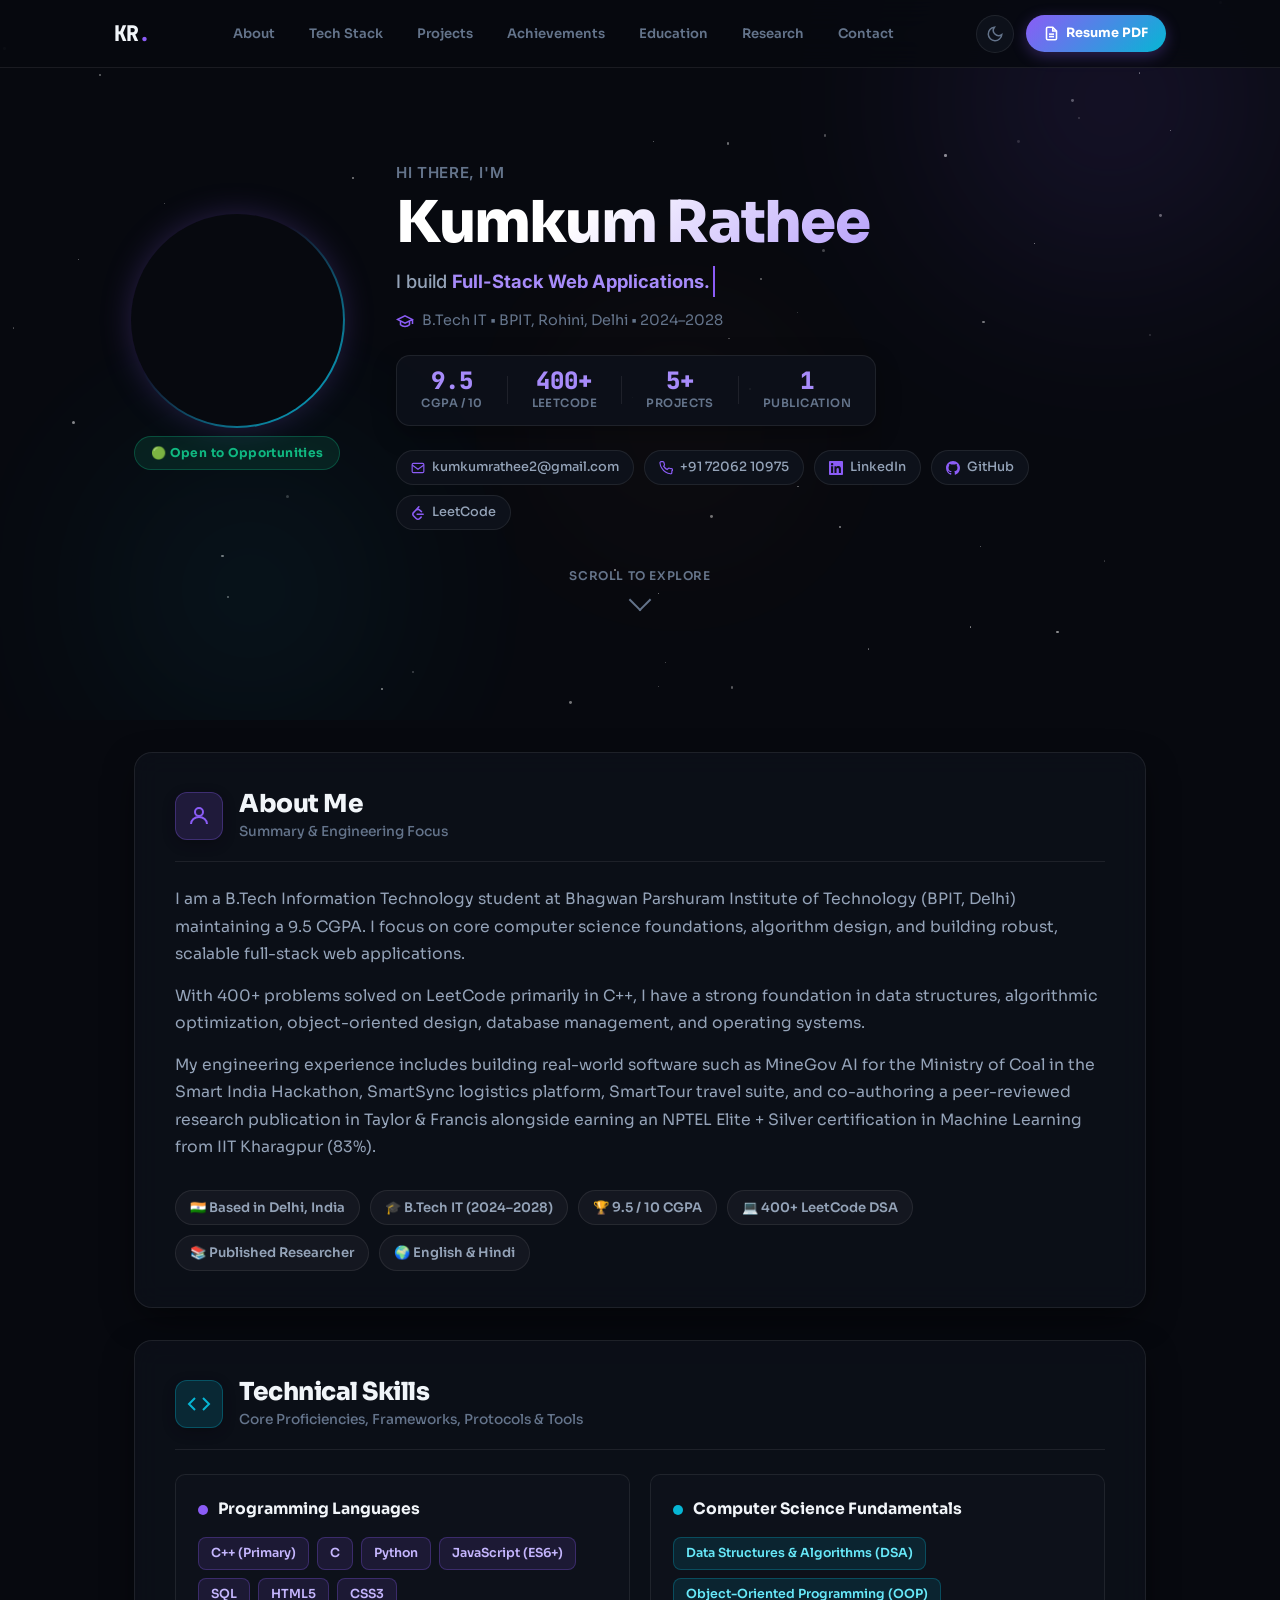
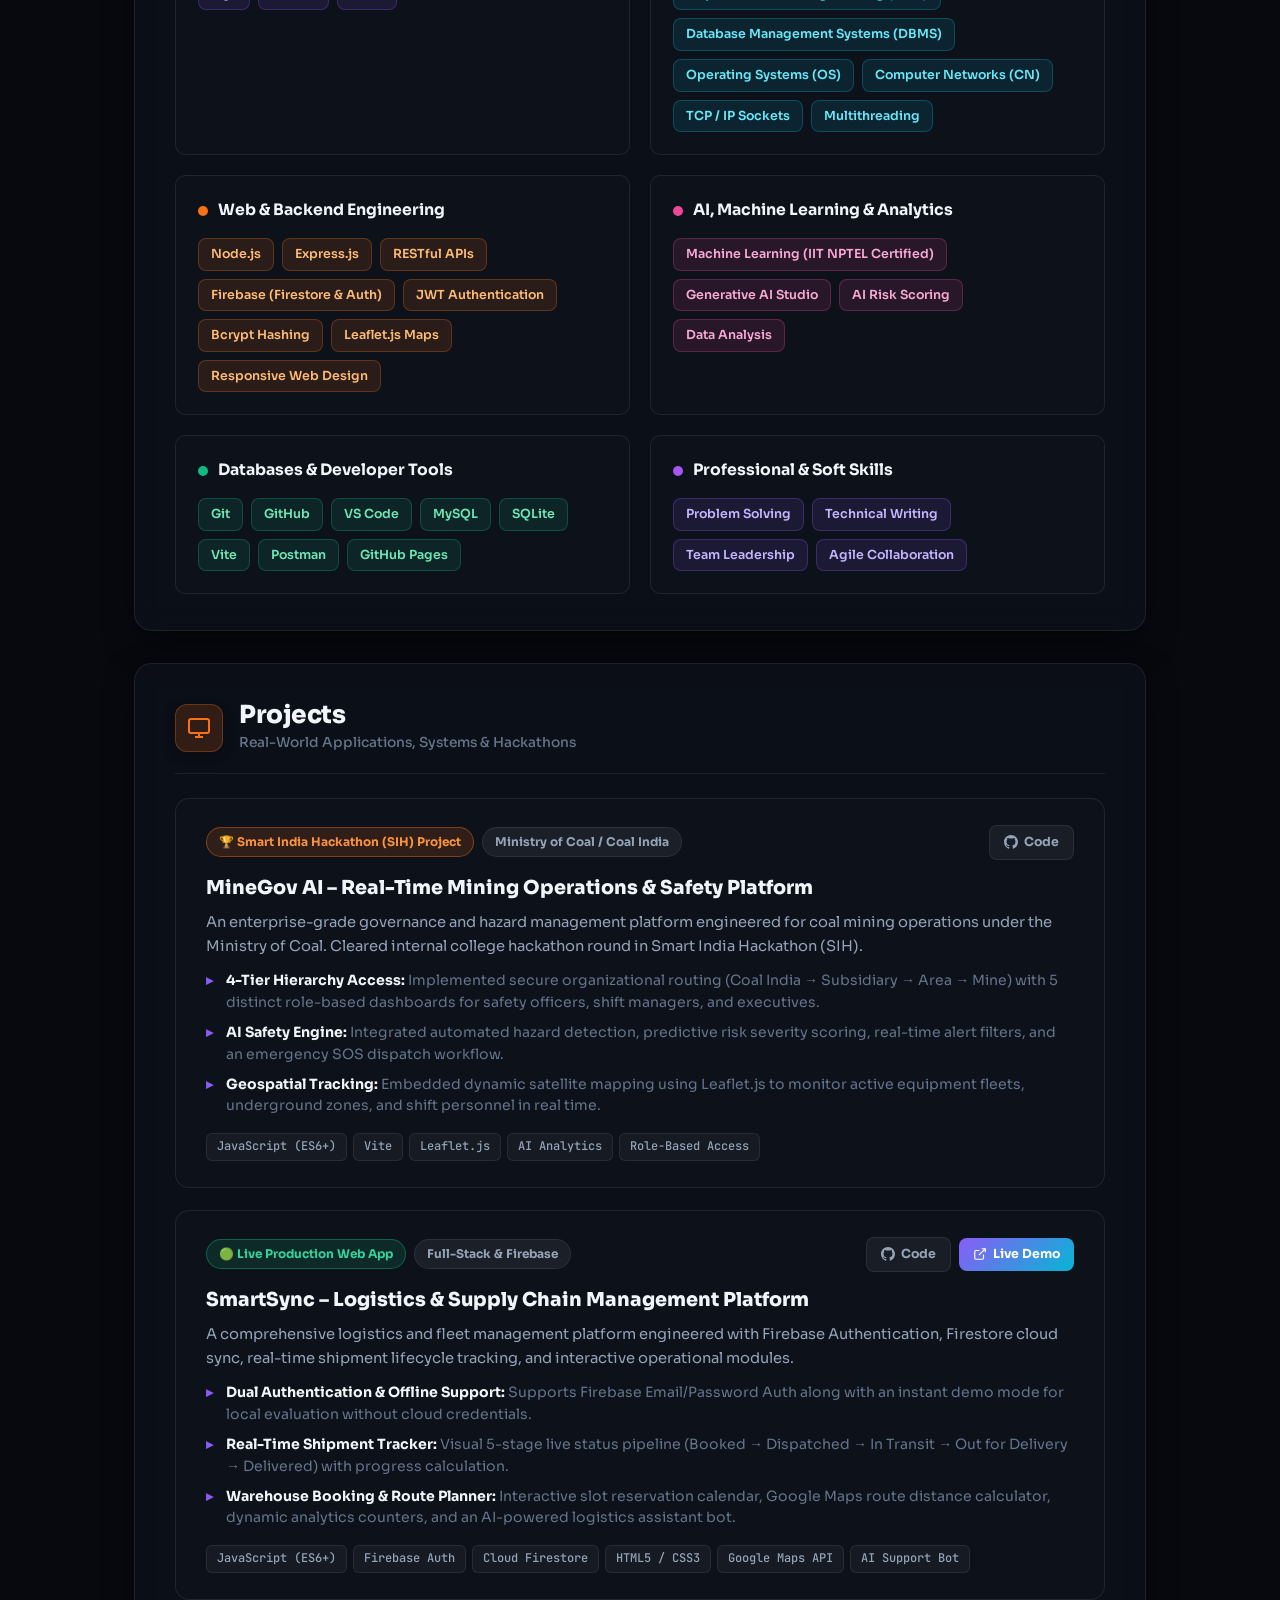
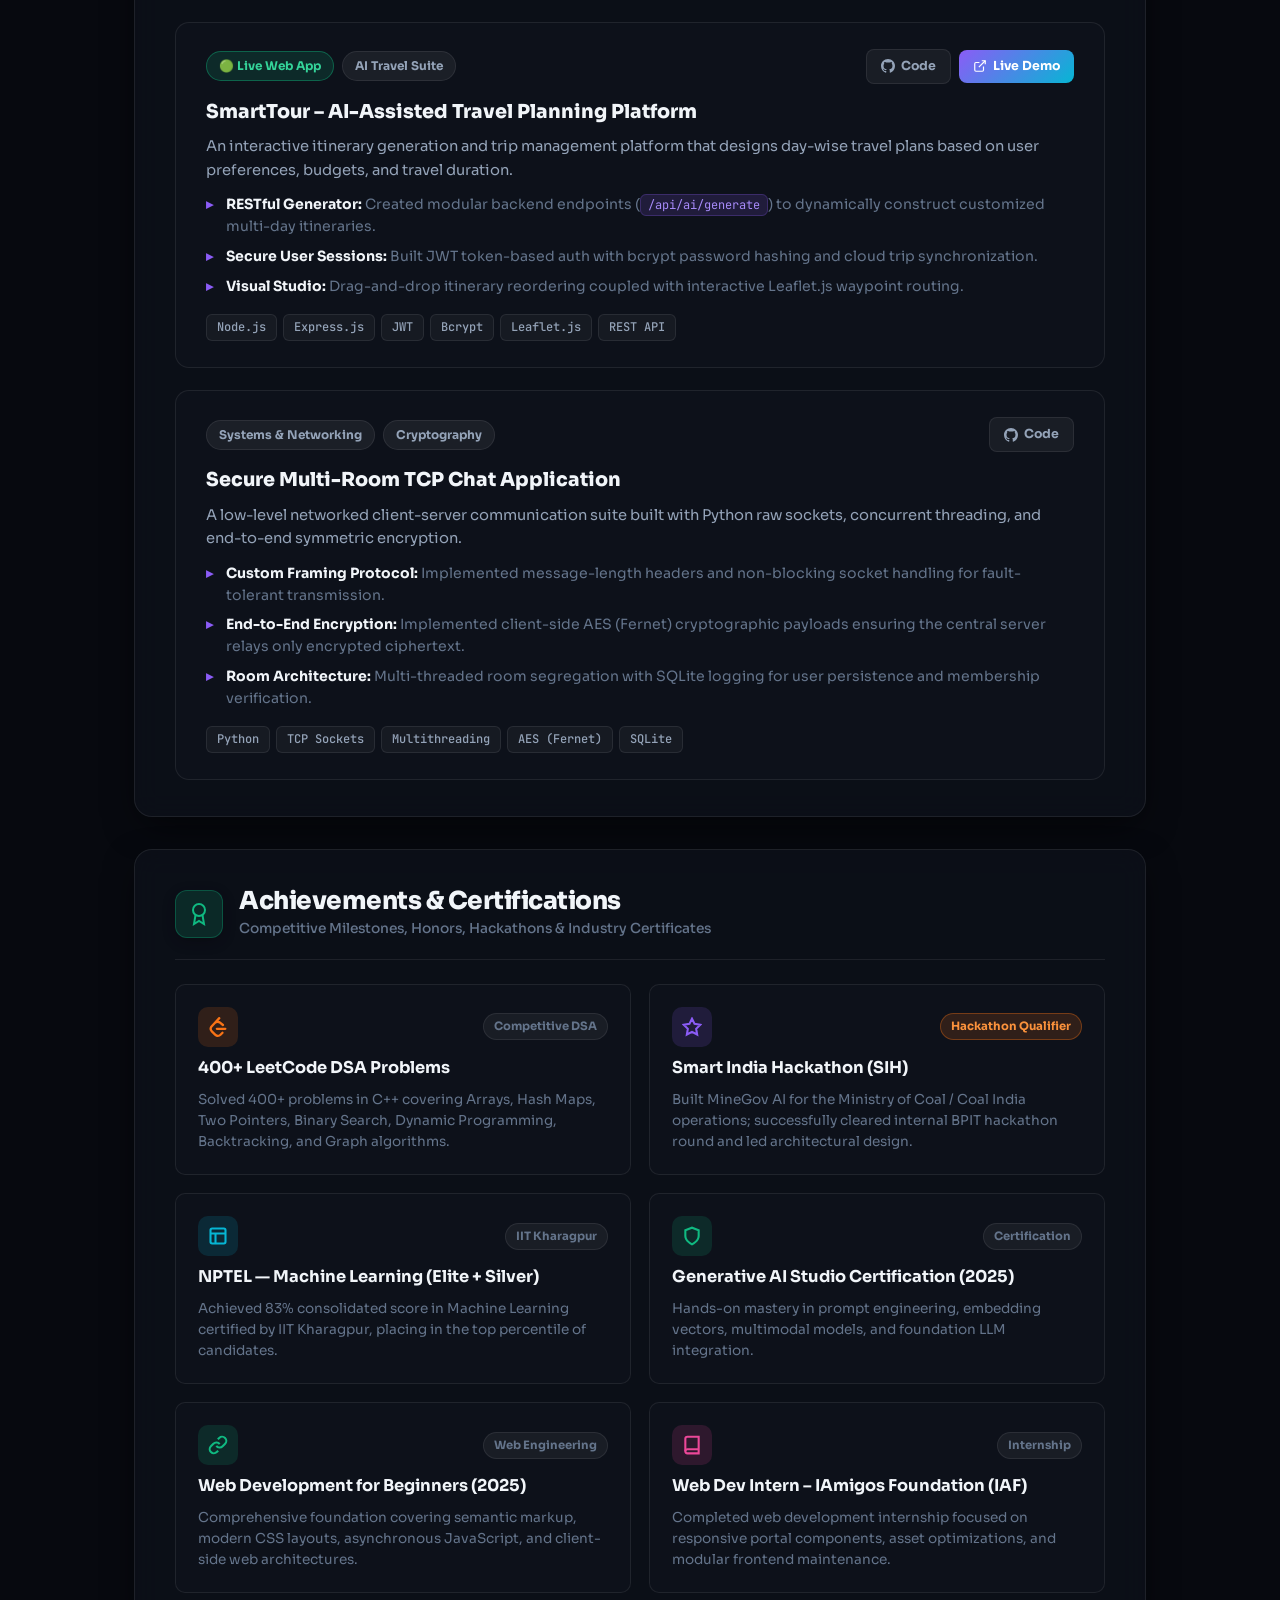
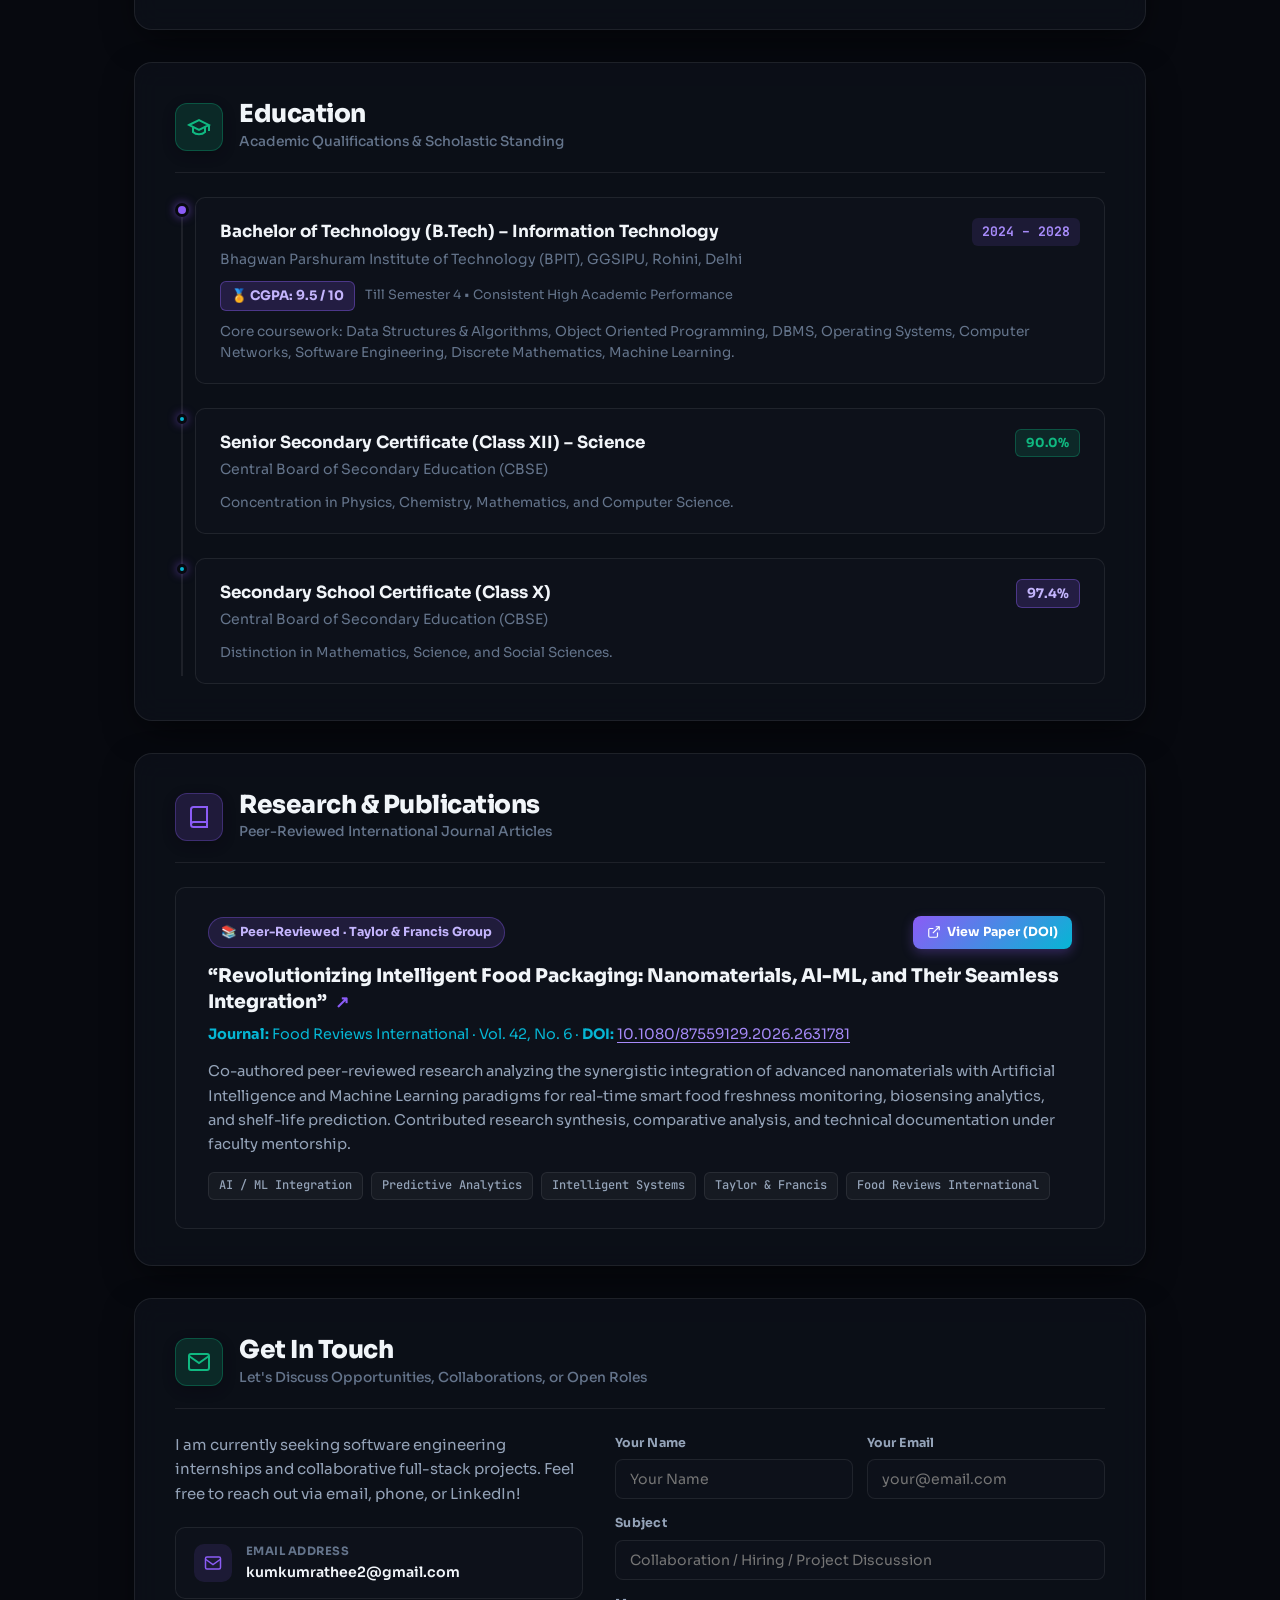
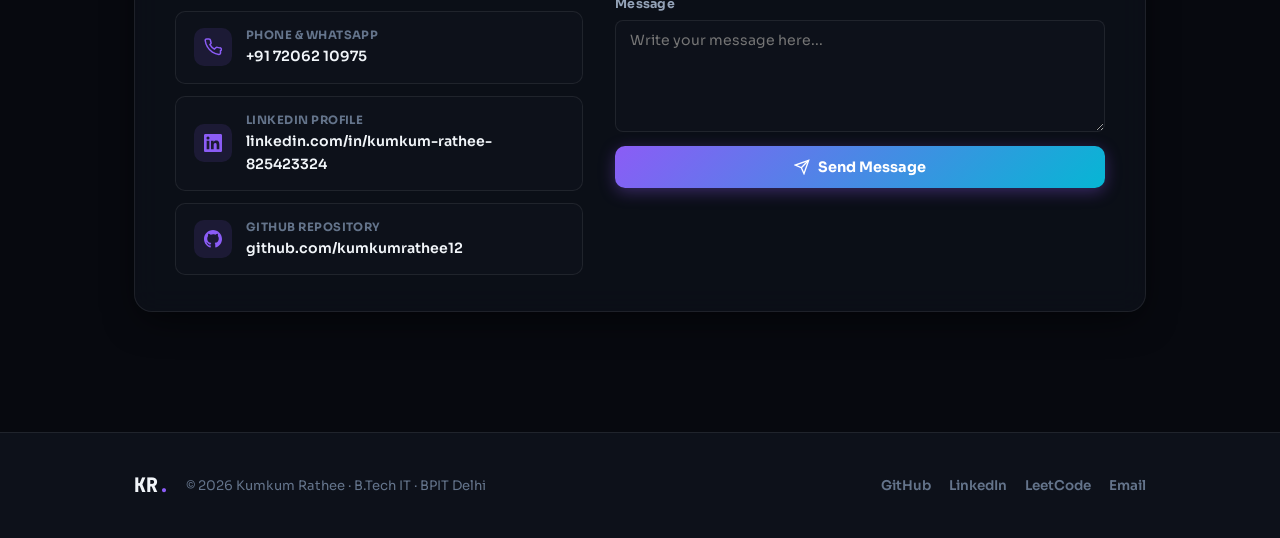
==== commit c62b4f90: "feat: add ATS printable resume with clickable links" ====
--- a/resume/index.html
+++ b/resume/index.html
@@ -35,8 +35,8 @@
         <svg class="icon-moon" viewBox="0 0 24 24" fill="none" stroke="currentColor" stroke-width="2"><path d="M21 12.79A9 9 0 1 1 11.21 3 7 7 0 0 0 21 12.79z"/></svg>
         <svg class="icon-sun"  viewBox="0 0 24 24" fill="none" stroke="currentColor" stroke-width="2"><circle cx="12" cy="12" r="5"/><line x1="12" y1="1" x2="12" y2="3"/><line x1="12" y1="21" x2="12" y2="23"/><line x1="4.22" y1="4.22" x2="5.64" y2="5.64"/><line x1="18.36" y1="18.36" x2="19.78" y2="19.78"/><line x1="1" y1="12" x2="3" y2="12"/><line x1="21" y1="12" x2="23" y2="12"/><line x1="4.22" y1="19.78" x2="5.64" y2="18.36"/><line x1="18.36" y1="5.64" x2="19.78" y2="4.22"/></svg>
       </button>
-      <a href="Kumkum_Rathee_Resume.pdf" download class="nav-btn" id="nav-download">
-        <svg viewBox="0 0 24 24" fill="none" stroke="currentColor" stroke-width="2.5"><path d="M12 3v13m0 0 4-4m-4 4-4-4M3 17v3a1 1 0 0 0 1 1h16a1 1 0 0 0 1-1v-3"/></svg>
+      <a href="Kumkum_Rathee_Resume.html" target="_blank" class="nav-btn" id="nav-download" title="Open Clean Printable Resume with Clickable Links">
+        <svg viewBox="0 0 24 24" fill="none" stroke="currentColor" stroke-width="2.5"><path d="M14 2H6a2 2 0 0 0-2 2v16a2 2 0 0 0 2 2h12a2 2 0 0 0 2-2V8z"/><polyline points="14 2 14 8 20 8"/><line x1="16" y1="13" x2="8" y2="13"/><line x1="16" y1="17" x2="8" y2="17"/></svg>
         Resume PDF
       </a>
       <button class="hamburger" id="hamburger" aria-label="Menu">
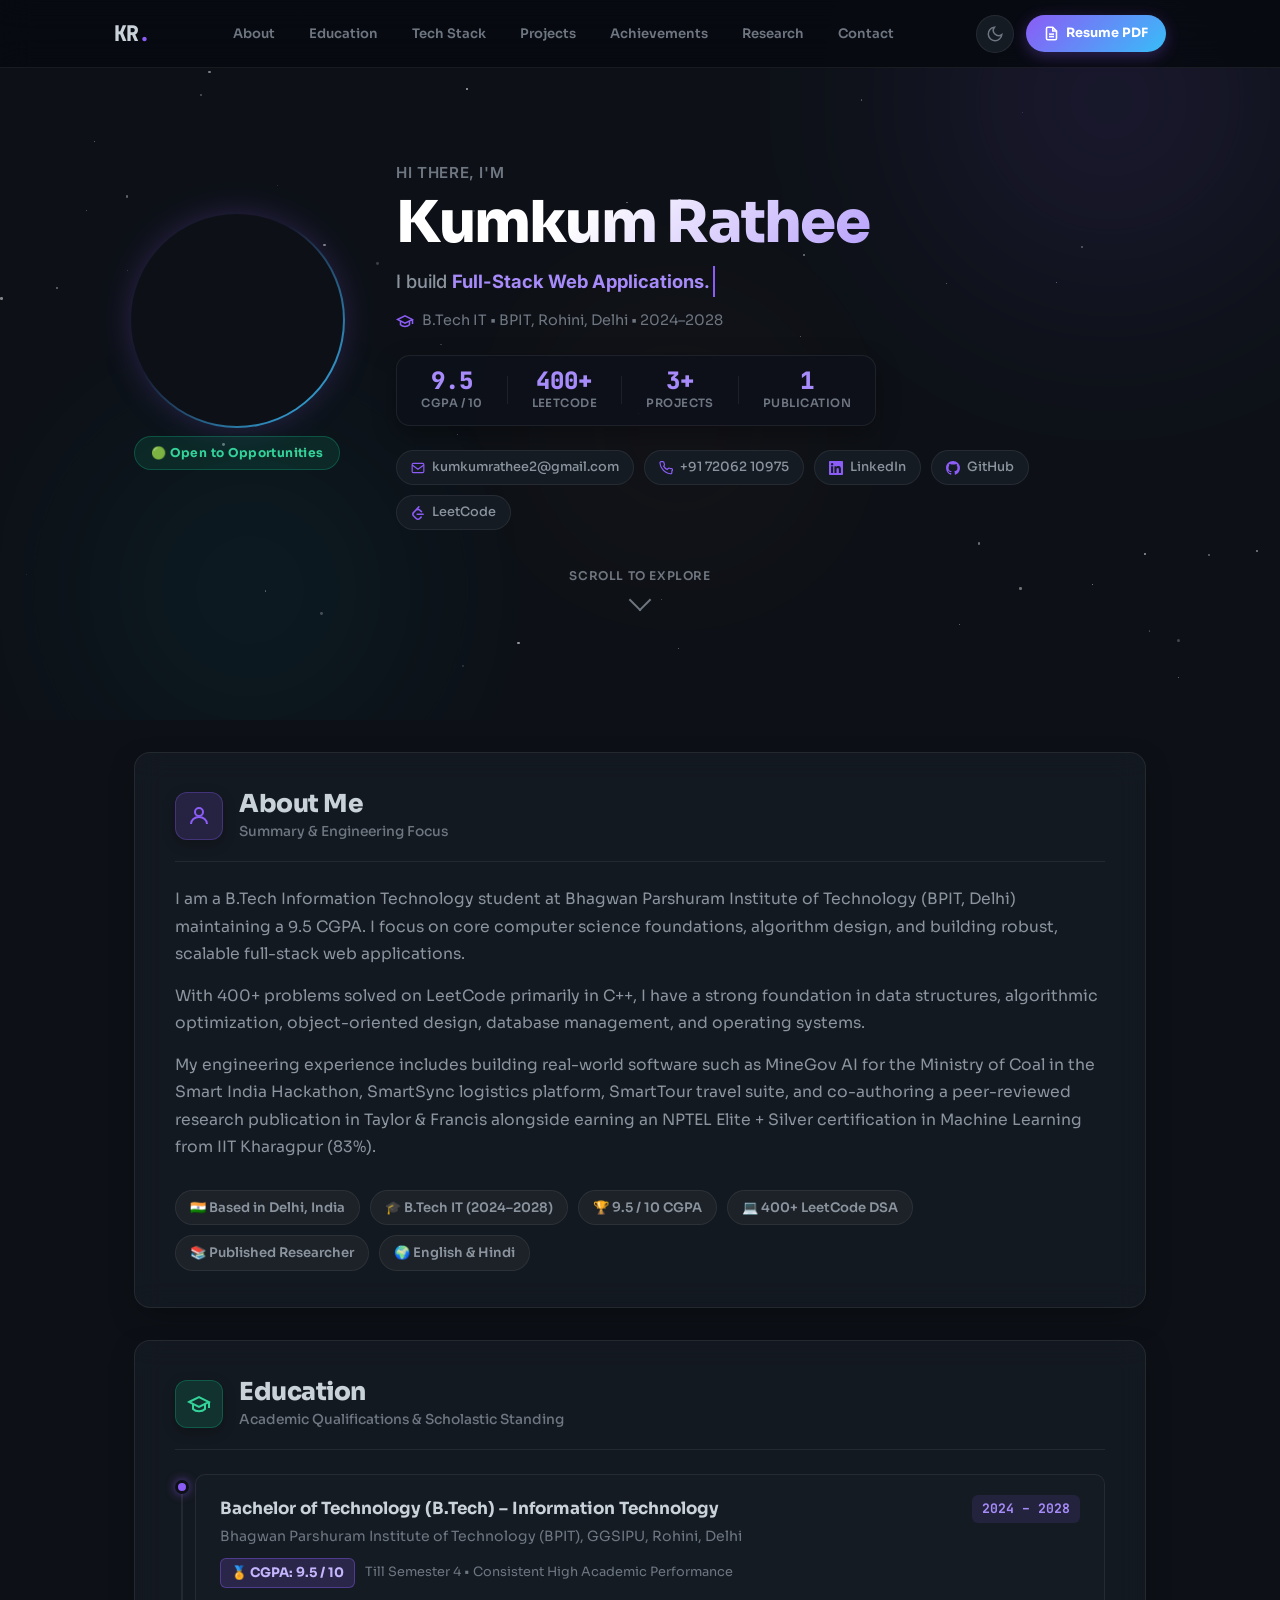
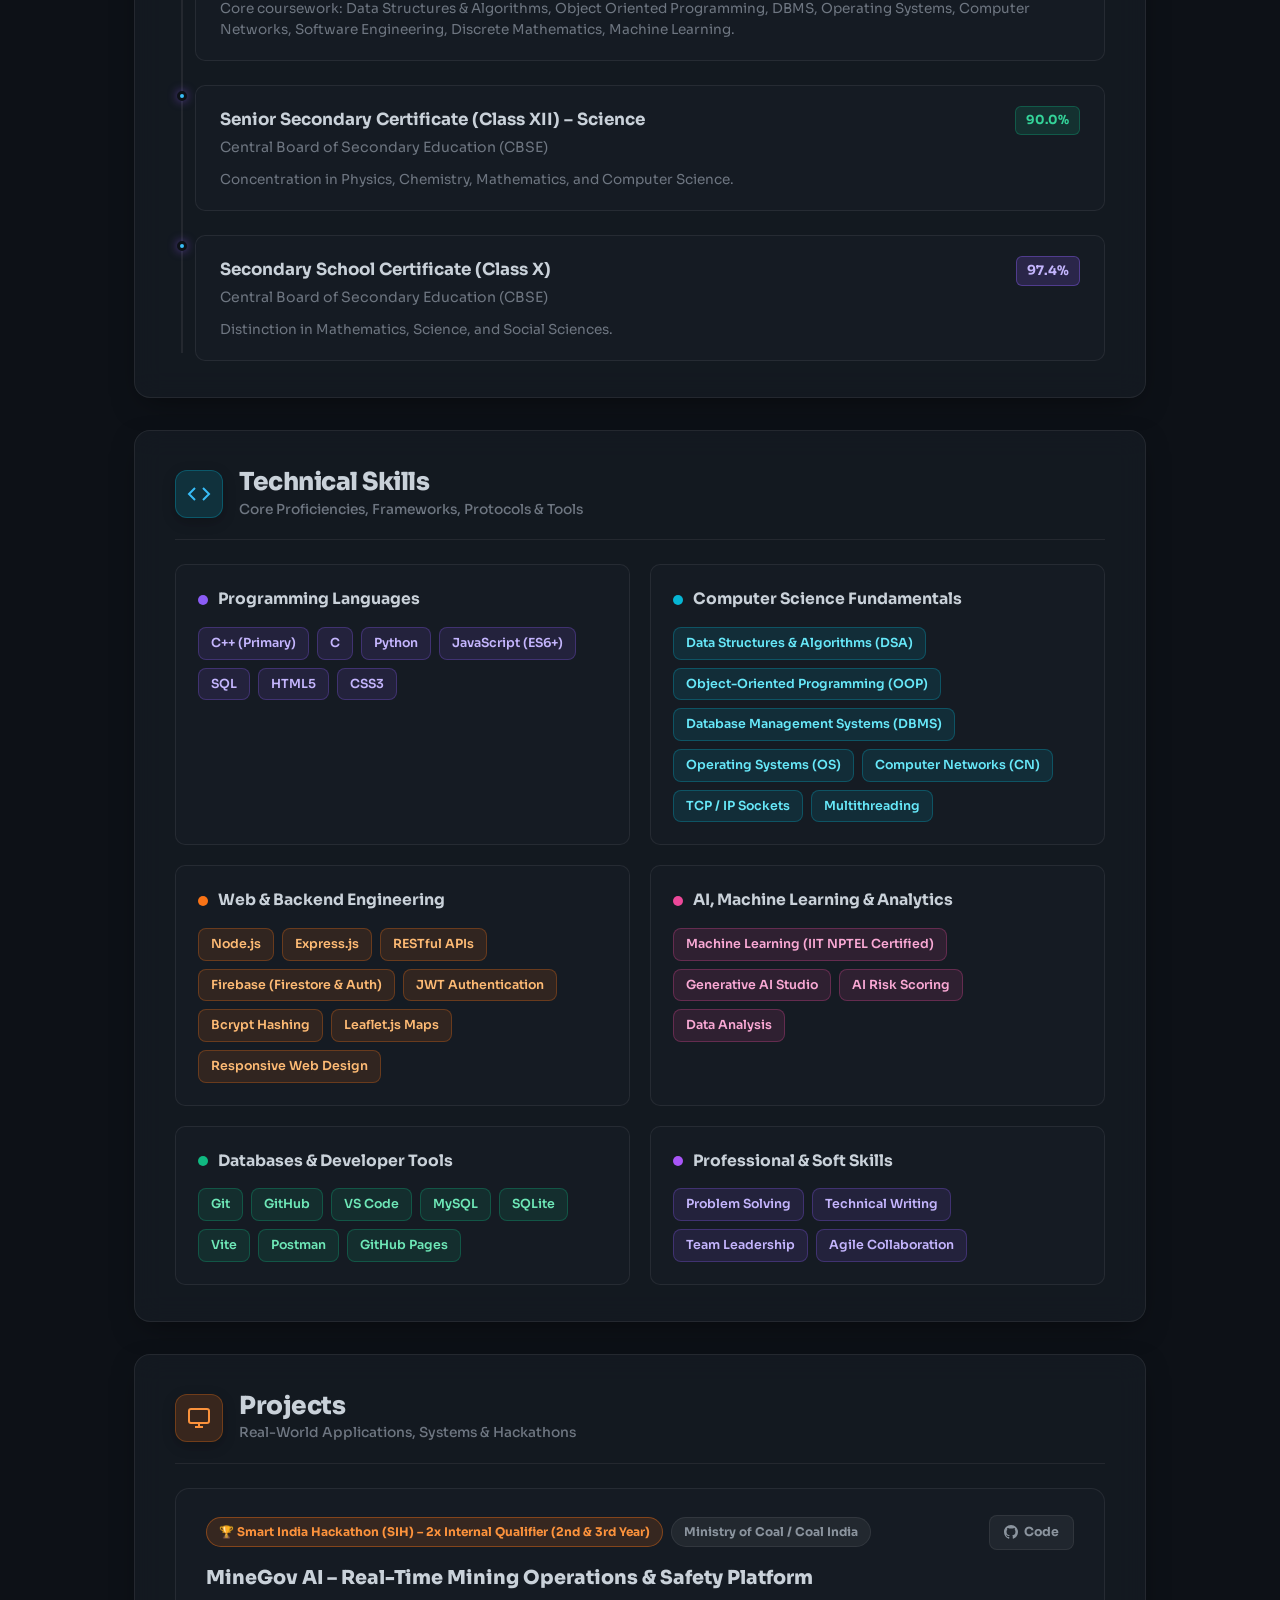
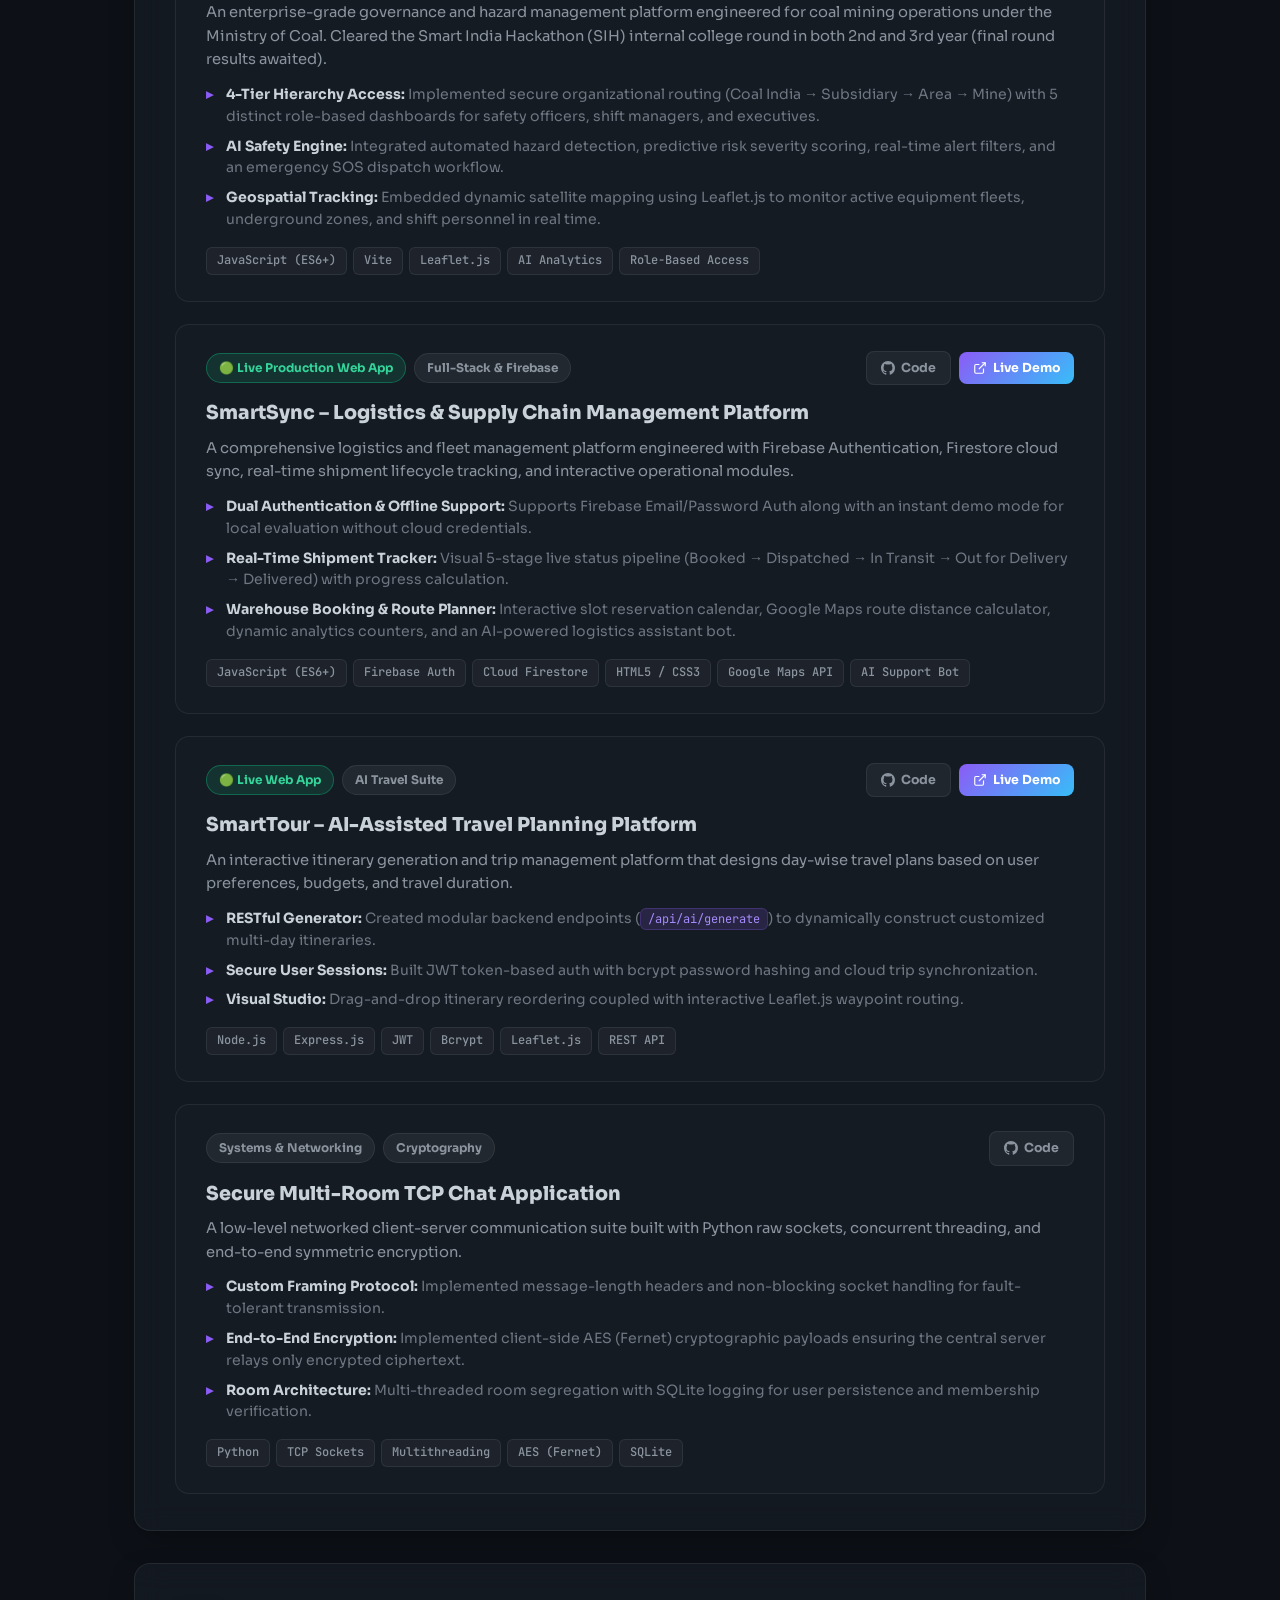
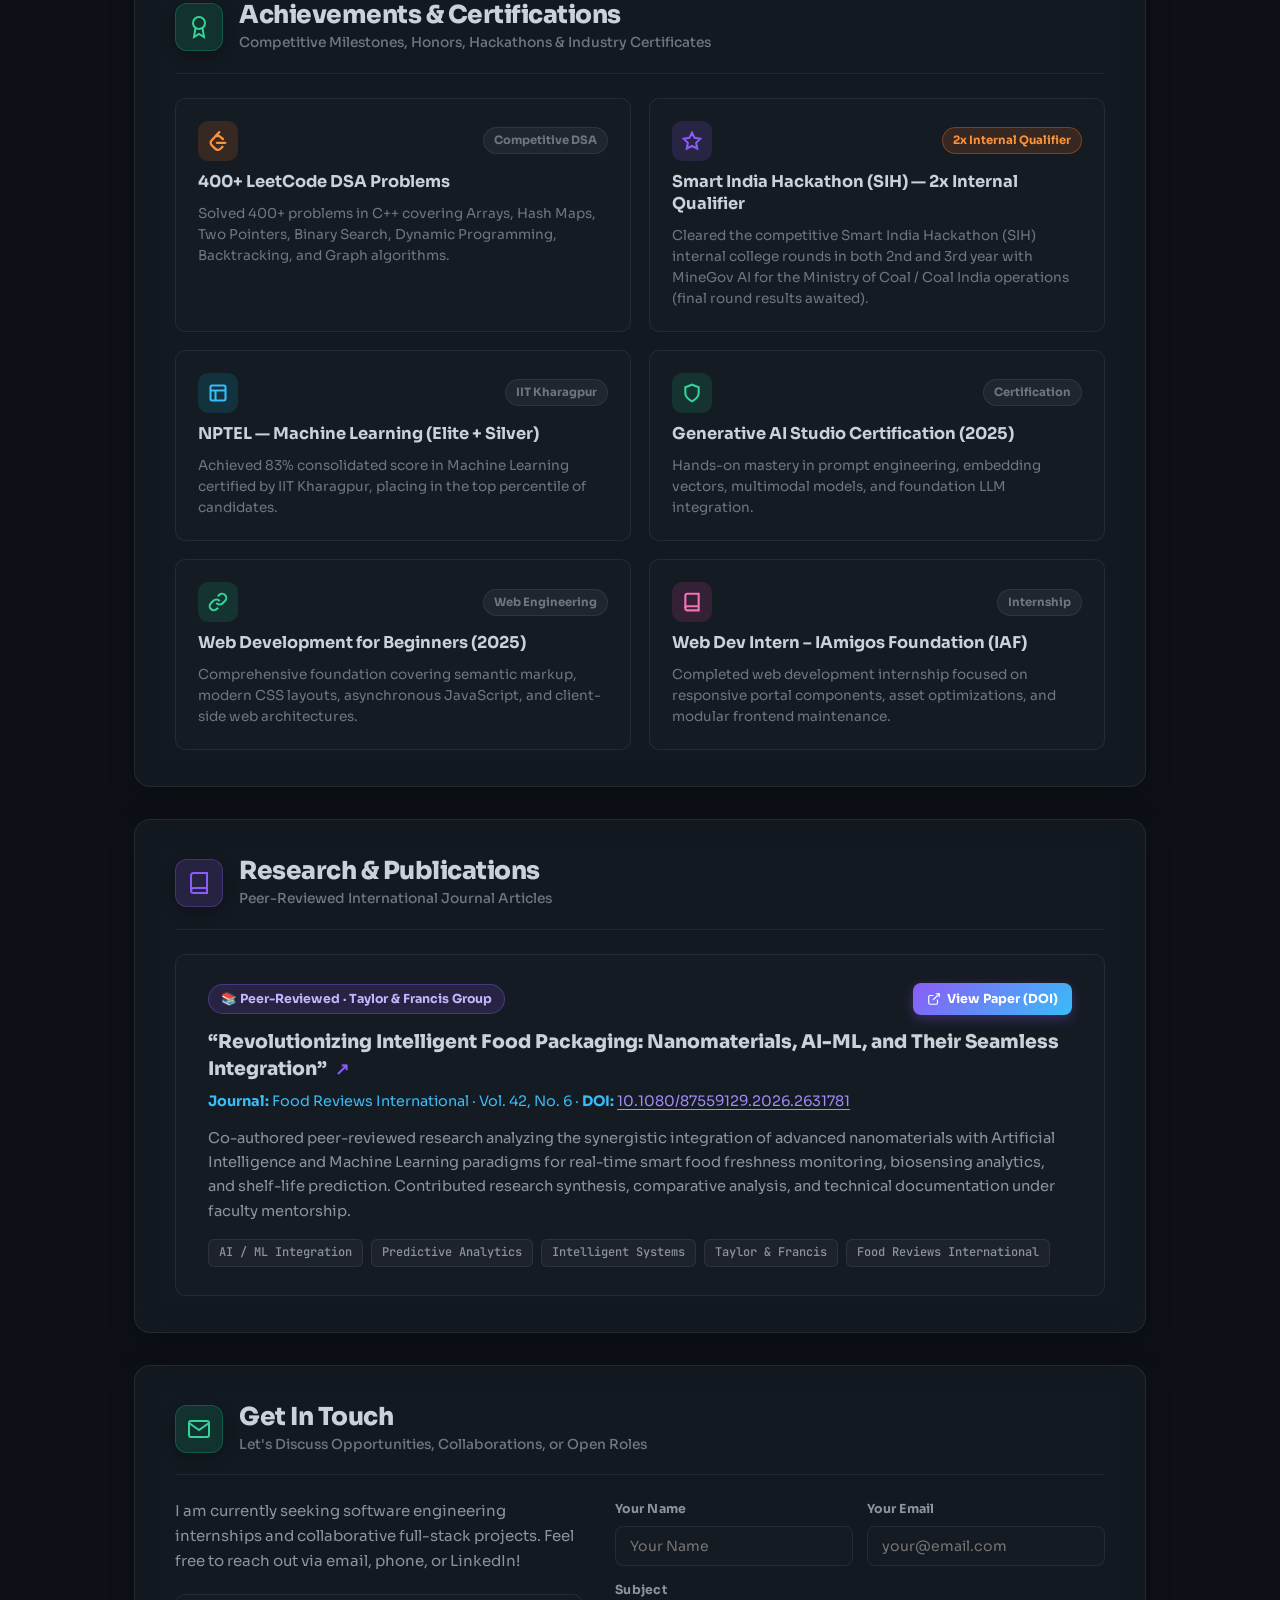
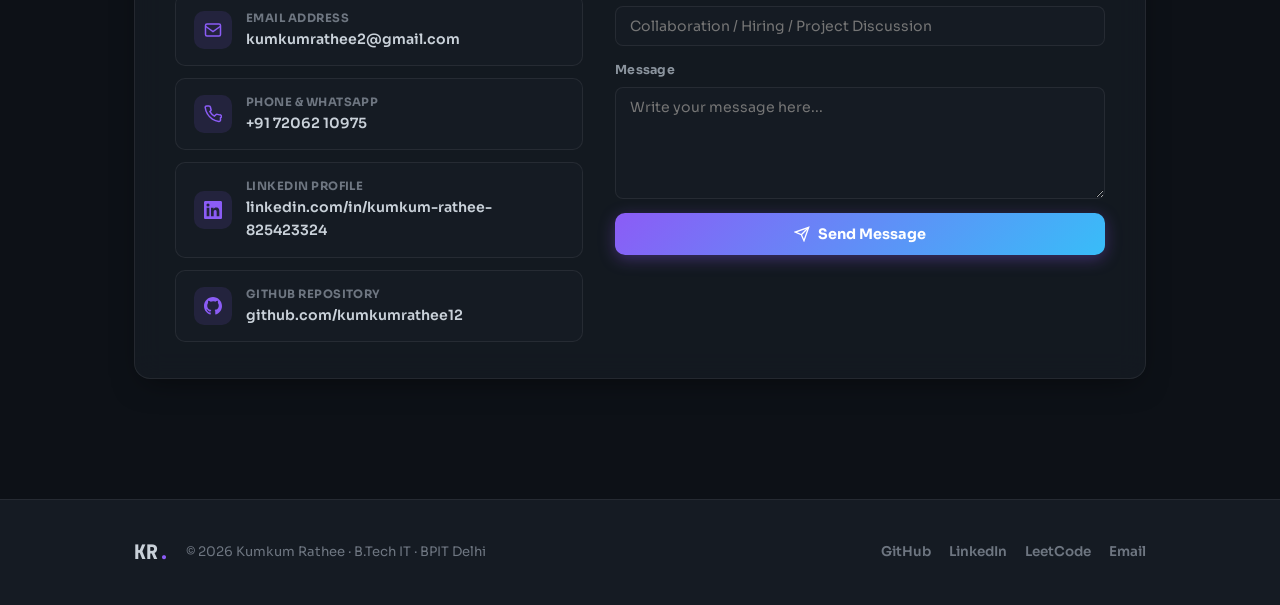
==== commit 129ceda9: "Update modern portfolio website and printable resume" ====
--- a/resume/index.html
+++ b/resume/index.html
@@ -13,7 +13,1484 @@
   <link rel="preconnect" href="https://fonts.googleapis.com" />
   <link rel="preconnect" href="https://fonts.gstatic.com" crossorigin />
   <link href="https://fonts.googleapis.com/css2?family=Sora:wght@300;400;500;600;700;800&family=JetBrains+Mono:wght@400;500;600;700&family=Inter:wght@400;500;600;700&display=swap" rel="stylesheet" />
-  <link rel="stylesheet" href="style.css" />
+  <style>
+/* ═══ DESIGN TOKENS & CSS VARIABLES (EYE-FRIENDLY REFINED PALETTE) ═══ */
+:root {
+  --bg:          #0d1117;
+  --bg2:         #151b23;
+  --bg3:         #1c2128;
+  --card-bg:     rgba(21, 27, 35, 0.82);
+  --card-border: rgba(255, 255, 255, 0.07);
+  --border-h:    rgba(167, 139, 250, 0.35);
+  --text:        #c9d1d9;
+  --text-dim:    #8b949e;
+  --muted:       #6e7681;
+  
+  --accent:      #8b5cf6;
+  --accent-light:#a78bfa;
+  --accent2:     #38bdf8;
+  --green:       #34d399;
+  --orange:      #fb923c;
+  --pink:        #f472b6;
+  --blue:        #60a5fa;
+  
+  --radius:      16px;
+  --rsm:         10px;
+  --shadow:      0 10px 30px -10px rgba(0, 0, 0, 0.5);
+  --glow:        0 0 20px rgba(139, 92, 246, 0.15);
+  --nav-h:       68px;
+}
+
+[data-theme="light"] {
+  --bg:          #f8fafc;
+  --bg2:         #ffffff;
+  --bg3:         #f1f5f9;
+  --card-bg:     rgba(255, 255, 255, 0.92);
+  --card-border: rgba(0, 0, 0, 0.07);
+  --border-h:    rgba(139, 92, 246, 0.35);
+  --text:        #334155;
+  --text-dim:    #475569;
+  --muted:       #64748b;
+  --shadow:      0 10px 28px -8px rgba(15, 23, 42, 0.06);
+  --glow:        0 0 20px rgba(139, 92, 246, 0.12);
+}
+
+/* ═══ RESET & BASE STYLES ══════════════════════════════════════════════ */
+*, *::before, *::after {
+  box-sizing: border-box;
+  margin: 0;
+  padding: 0;
+}
+
+html {
+  scroll-behavior: smooth;
+  scroll-padding-top: calc(var(--nav-h) + 24px);
+}
+
+body {
+  font-family: 'Sora', -apple-system, BlinkMacSystemFont, 'Segoe UI', Roboto, sans-serif;
+  background: var(--bg);
+  color: var(--text);
+  line-height: 1.65;
+  overflow-x: hidden;
+  transition: background 0.3s ease, color 0.3s ease;
+  -webkit-font-smoothing: antialiased;
+}
+
+a {
+  color: inherit;
+  text-decoration: none;
+}
+
+img {
+  max-width: 100%;
+  display: block;
+}
+
+code {
+  font-family: 'JetBrains Mono', monospace;
+  font-size: 0.85em;
+  background: rgba(139, 92, 246, 0.15);
+  color: var(--accent-light);
+  padding: 2px 7px;
+  border-radius: 6px;
+  border: 1px solid rgba(139, 92, 246, 0.25);
+}
+
+/* ═══ LAYOUT CONTAINERS ═════════════════════════════════════════════════ */
+.container {
+  width: 100%;
+  max-width: 1060px;
+  margin: 0 auto;
+  padding: 0 24px;
+}
+
+/* Single-Column Sequential Main Stream */
+.main-flow {
+  display: flex;
+  flex-direction: column;
+  gap: 32px;
+  padding: 32px 24px 80px;
+}
+
+.section-block {
+  width: 100%;
+}
+
+/* ═══ CARD DESIGN ══════════════════════════════════════════════════════ */
+.card {
+  background: var(--card-bg);
+  backdrop-filter: blur(14px);
+  -webkit-backdrop-filter: blur(14px);
+  border: 1px solid var(--card-border);
+  border-radius: var(--radius);
+  padding: 36px 40px;
+  box-shadow: var(--shadow);
+  transition: border-color 0.3s ease, transform 0.3s ease, box-shadow 0.3s ease;
+}
+
+.card:hover {
+  border-color: var(--border-h);
+}
+
+/* Section Header (sh) */
+.sh {
+  display: flex;
+  align-items: center;
+  gap: 16px;
+  margin-bottom: 24px;
+  padding-bottom: 18px;
+  border-bottom: 1px solid var(--card-border);
+}
+
+.sh-icon {
+  width: 48px;
+  height: 48px;
+  border-radius: 12px;
+  display: flex;
+  align-items: center;
+  justify-content: center;
+  flex-shrink: 0;
+  box-shadow: 0 4px 14px rgba(0, 0, 0, 0.2);
+}
+
+.sh-icon svg {
+  width: 24px;
+  height: 24px;
+}
+
+.ic-purple { background: rgba(139, 92, 246, 0.16); color: var(--accent); border: 1px solid rgba(139, 92, 246, 0.3); }
+.ic-blue   { background: rgba(6, 182, 212, 0.16);  color: var(--accent2); border: 1px solid rgba(6, 182, 212, 0.3); }
+.ic-orange { background: rgba(249, 115, 22, 0.16); color: var(--orange); border: 1px solid rgba(249, 115, 22, 0.3); }
+.ic-green  { background: rgba(16, 185, 129, 0.16); color: var(--green); border: 1px solid rgba(16, 185, 129, 0.3); }
+
+.section-title {
+  font-size: 1.55rem;
+  font-weight: 800;
+  letter-spacing: -0.02em;
+  color: var(--text);
+  line-height: 1.2;
+}
+
+.section-subtitle {
+  font-size: 0.86rem;
+  color: var(--muted);
+  font-weight: 500;
+  margin-top: 2px;
+}
+
+/* ═══ NAVBAR ════════════════════════════════════════════════════════════ */
+.navbar {
+  position: fixed;
+  top: 0;
+  left: 0;
+  right: 0;
+  height: var(--nav-h);
+  z-index: 999;
+  background: rgba(7, 9, 15, 0.82);
+  backdrop-filter: blur(16px);
+  -webkit-backdrop-filter: blur(16px);
+  border-bottom: 1px solid var(--card-border);
+  transition: background 0.3s, border-color 0.3s;
+}
+
+[data-theme="light"] .navbar {
+  background: rgba(246, 248, 252, 0.88);
+}
+
+.nav-container {
+  max-width: 1100px;
+  margin: 0 auto;
+  padding: 0 24px;
+  height: 100%;
+  display: flex;
+  align-items: center;
+  justify-content: space-between;
+  gap: 20px;
+}
+
+.nav-logo {
+  font-family: 'JetBrains Mono', monospace;
+  font-size: 1.35rem;
+  font-weight: 800;
+  color: var(--text);
+  letter-spacing: -0.04em;
+}
+
+.nav-dot {
+  color: var(--accent);
+}
+
+.nav-links {
+  display: flex;
+  gap: 6px;
+  list-style: none;
+}
+
+.nav-link {
+  padding: 7px 14px;
+  border-radius: 50px;
+  font-size: 0.82rem;
+  font-weight: 600;
+  color: var(--muted);
+  transition: background 0.2s, color 0.2s;
+}
+
+.nav-link:hover, .nav-link.active {
+  background: rgba(139, 92, 246, 0.15);
+  color: var(--accent-light);
+}
+
+[data-theme="light"] .nav-link:hover,
+[data-theme="light"] .nav-link.active {
+  color: var(--accent);
+}
+
+.nav-actions {
+  display: flex;
+  align-items: center;
+  gap: 12px;
+}
+
+.theme-toggle {
+  width: 38px;
+  height: 38px;
+  border-radius: 50%;
+  border: 1px solid var(--card-border);
+  background: var(--bg2);
+  cursor: pointer;
+  color: var(--muted);
+  display: flex;
+  align-items: center;
+  justify-content: center;
+  transition: all 0.2s;
+}
+
+.theme-toggle:hover {
+  background: rgba(139, 92, 246, 0.15);
+  border-color: var(--border-h);
+  color: var(--accent);
+}
+
+.theme-toggle svg {
+  width: 18px;
+  height: 18px;
+}
+
+[data-theme="dark"] .icon-sun,
+[data-theme="light"] .icon-moon {
+  display: none;
+}
+
+.nav-btn {
+  display: inline-flex;
+  align-items: center;
+  gap: 7px;
+  background: linear-gradient(135deg, var(--accent), var(--accent2));
+  color: #ffffff;
+  padding: 8px 18px;
+  border-radius: 50px;
+  font-size: 0.8rem;
+  font-weight: 700;
+  white-space: nowrap;
+  box-shadow: 0 4px 15px rgba(139, 92, 246, 0.3);
+  transition: transform 0.2s, box-shadow 0.2s, opacity 0.2s;
+}
+
+.nav-btn svg {
+  width: 15px;
+  height: 15px;
+}
+
+.nav-btn:hover {
+  transform: translateY(-1px);
+  box-shadow: 0 6px 20px rgba(139, 92, 246, 0.45);
+  opacity: 0.95;
+}
+
+.hamburger {
+  display: none;
+  flex-direction: column;
+  gap: 5px;
+  background: none;
+  border: none;
+  cursor: pointer;
+  padding: 6px;
+}
+
+.hamburger span {
+  display: block;
+  width: 22px;
+  height: 2px;
+  background: var(--muted);
+  border-radius: 2px;
+  transition: 0.3s;
+}
+
+/* ═══ HERO SECTION ══════════════════════════════════════════════════════ */
+.hero {
+  position: relative;
+  overflow: hidden;
+  background: var(--bg);
+  padding: calc(var(--nav-h) + 40px) 0 60px;
+  min-height: 80vh;
+  display: flex;
+  flex-direction: column;
+  justify-content: center;
+}
+
+.hero-particles {
+  position: absolute;
+  inset: 0;
+  pointer-events: none;
+  overflow: hidden;
+}
+
+.hero-glow {
+  position: absolute;
+  border-radius: 50%;
+  filter: blur(100px);
+  pointer-events: none;
+  opacity: 0.45;
+}
+
+.g1 {
+  width: 520px;
+  height: 520px;
+  background: radial-gradient(circle, rgba(139, 92, 246, 0.38), transparent 70%);
+  top: -160px;
+  right: -90px;
+}
+
+.g2 {
+  width: 380px;
+  height: 380px;
+  background: radial-gradient(circle, rgba(6, 182, 212, 0.3), transparent 70%);
+  bottom: -60px;
+  left: 60px;
+}
+
+.g3 {
+  width: 280px;
+  height: 280px;
+  background: radial-gradient(circle, rgba(249, 115, 22, 0.2), transparent 70%);
+  top: 40%;
+  left: 42%;
+}
+
+[data-theme="light"] .hero-glow {
+  opacity: 0.22;
+}
+
+.hero-inner {
+  display: flex;
+  align-items: center;
+  gap: 56px;
+  position: relative;
+  z-index: 10;
+}
+
+.hero-photo-wrap {
+  display: flex;
+  flex-direction: column;
+  align-items: center;
+  gap: 16px;
+  flex-shrink: 0;
+}
+
+.hero-photo {
+  position: relative;
+  width: 200px;
+  height: 200px;
+  border-radius: 50%;
+  overflow: visible;
+}
+
+.hero-photo img {
+  width: 100%;
+  height: 100%;
+  object-fit: cover;
+  object-position: center 18%;
+  border-radius: 50%;
+  border: 3px solid rgba(139, 92, 246, 0.6);
+  box-shadow: 0 0 35px rgba(139, 92, 246, 0.35);
+  background: #131722;
+}
+
+.photo-ring {
+  position: absolute;
+  border-radius: 50%;
+  border: 2px solid transparent;
+  inset: 0;
+  pointer-events: none;
+}
+
+.r1 {
+  background: linear-gradient(var(--bg), var(--bg)) padding-box,
+              linear-gradient(135deg, var(--accent), transparent 60%) border-box;
+  animation: spin1 8s linear infinite;
+}
+
+.r2 {
+  inset: -8px;
+  background: linear-gradient(var(--bg), var(--bg)) padding-box,
+              linear-gradient(315deg, var(--accent2), transparent 60%) border-box;
+  animation: spin1 12s linear infinite reverse;
+}
+
+@keyframes spin1 {
+  to { transform: rotate(360deg); }
+}
+
+.hero-open-badge {
+  background: rgba(16, 185, 129, 0.12);
+  border: 1px solid rgba(16, 185, 129, 0.3);
+  color: var(--green);
+  padding: 6px 16px;
+  border-radius: 50px;
+  font-size: 0.76rem;
+  font-weight: 700;
+  letter-spacing: 0.03em;
+  display: inline-flex;
+  align-items: center;
+  gap: 6px;
+}
+
+.hero-text {
+  flex: 1;
+  min-width: 0;
+}
+
+.hero-greeting {
+  font-size: 0.95rem;
+  color: var(--muted);
+  font-weight: 600;
+  margin-bottom: 6px;
+  font-family: 'Inter', sans-serif;
+  letter-spacing: 0.04em;
+  text-transform: uppercase;
+}
+
+.hero-name {
+  font-size: clamp(2.4rem, 5vw, 3.6rem);
+  font-weight: 800;
+  line-height: 1.1;
+  background: linear-gradient(135deg, #ffffff 25%, var(--accent-light) 75%, var(--accent) 100%);
+  -webkit-background-clip: text;
+  -webkit-text-fill-color: transparent;
+  background-clip: text;
+  margin-bottom: 12px;
+  letter-spacing: -0.03em;
+}
+
+[data-theme="light"] .hero-name {
+  background: linear-gradient(135deg, #0f172a 20%, var(--accent) 100%);
+  -webkit-background-clip: text;
+  background-clip: text;
+}
+
+.hero-role {
+  display: flex;
+  align-items: center;
+  flex-wrap: wrap;
+  font-size: 1.15rem;
+  font-weight: 500;
+  color: var(--text-dim);
+  margin-bottom: 12px;
+  font-family: 'Inter', sans-serif;
+}
+
+.typing-wrap {
+  display: inline-flex;
+  align-items: center;
+}
+
+#typing-text {
+  color: var(--accent-light);
+  font-weight: 700;
+  border-right: 2px solid var(--accent);
+  padding-right: 3px;
+  min-width: 2px;
+  animation: blink 0.7s step-end infinite;
+}
+
+[data-theme="light"] #typing-text {
+  color: var(--accent);
+}
+
+@keyframes blink {
+  50% { border-color: transparent; }
+}
+
+.hero-institute {
+  display: inline-flex;
+  align-items: center;
+  gap: 8px;
+  font-size: 0.9rem;
+  color: var(--muted);
+  margin-bottom: 22px;
+}
+
+.hero-institute svg {
+  width: 18px;
+  height: 18px;
+  color: var(--accent);
+}
+
+/* Hero Stats Row */
+.hero-stats-row {
+  display: inline-flex;
+  align-items: center;
+  background: rgba(13, 17, 26, 0.85);
+  border: 1px solid var(--card-border);
+  border-radius: 14px;
+  padding: 12px 24px;
+  gap: 24px;
+  margin-bottom: 24px;
+  box-shadow: 0 8px 24px rgba(0, 0, 0, 0.3);
+}
+
+[data-theme="light"] .hero-stats-row {
+  background: #ffffff;
+  box-shadow: 0 4px 18px rgba(0, 0, 0, 0.06);
+}
+
+.hstat {
+  display: flex;
+  flex-direction: column;
+  align-items: center;
+}
+
+.hstat-num {
+  font-size: 1.5rem;
+  font-weight: 800;
+  font-family: 'JetBrains Mono', monospace;
+  color: var(--accent-light);
+  line-height: 1.1;
+}
+
+[data-theme="light"] .hstat-num {
+  color: var(--accent);
+}
+
+.hstat-lbl {
+  font-size: 0.72rem;
+  color: var(--muted);
+  font-weight: 600;
+  text-transform: uppercase;
+  letter-spacing: 0.04em;
+}
+
+.hstat-div {
+  width: 1px;
+  height: 28px;
+  background: var(--card-border);
+}
+
+/* Quick Contact Chips */
+.hero-contacts {
+  display: flex;
+  flex-wrap: wrap;
+  gap: 10px;
+}
+
+.contact-chip {
+  display: inline-flex;
+  align-items: center;
+  gap: 7px;
+  background: var(--bg2);
+  border: 1px solid var(--card-border);
+  padding: 6px 14px;
+  border-radius: 50px;
+  font-size: 0.8rem;
+  color: var(--text-dim);
+  font-weight: 500;
+  transition: all 0.2s;
+}
+
+.contact-chip svg {
+  width: 14px;
+  height: 14px;
+  color: var(--accent);
+}
+
+.contact-chip:hover {
+  background: rgba(139, 92, 246, 0.12);
+  border-color: var(--border-h);
+  color: var(--text);
+  transform: translateY(-2px);
+}
+
+.scroll-hint {
+  display: flex;
+  flex-direction: column;
+  align-items: center;
+  gap: 6px;
+  margin-top: 36px;
+  color: var(--muted);
+  font-size: 0.75rem;
+  font-weight: 600;
+  letter-spacing: 0.05em;
+  text-transform: uppercase;
+}
+
+.scroll-arrow {
+  width: 16px;
+  height: 16px;
+  border-right: 2px solid var(--muted);
+  border-bottom: 2px solid var(--muted);
+  transform: rotate(45deg);
+  animation: bounce 1.8s infinite;
+}
+
+@keyframes bounce {
+  0%, 20%, 50%, 80%, 100% { transform: translateY(0) rotate(45deg); }
+  40% { transform: translateY(6px) rotate(45deg); }
+  60% { transform: translateY(3px) rotate(45deg); }
+}
+
+/* ═══ 1. ABOUT SECTION ═════════════════════════════════════════════════ */
+.about-content {
+  display: flex;
+  flex-direction: column;
+  gap: 14px;
+}
+
+.about-text {
+  font-size: 0.98rem;
+  color: var(--text-dim);
+  line-height: 1.75;
+  font-weight: 400;
+}
+
+.about-chips {
+  display: flex;
+  flex-wrap: wrap;
+  gap: 10px;
+  margin-top: 14px;
+}
+
+.about-chip {
+  background: rgba(255, 255, 255, 0.04);
+  border: 1px solid var(--card-border);
+  color: var(--text-dim);
+  padding: 6px 14px;
+  border-radius: 50px;
+  font-size: 0.82rem;
+  font-weight: 600;
+}
+
+[data-theme="light"] .about-chip {
+  background: rgba(0, 0, 0, 0.03);
+}
+
+/* ═══ 2. TECHNICAL SKILLS SECTION ══════════════════════════════════════ */
+.skills-sequential-grid {
+  display: grid;
+  grid-template-columns: repeat(auto-fit, minmax(310px, 1fr));
+  gap: 20px;
+}
+
+.skill-category-card {
+  background: var(--bg2);
+  border: 1px solid var(--card-border);
+  border-radius: var(--rsm);
+  padding: 22px;
+  display: flex;
+  flex-direction: column;
+  gap: 14px;
+  transition: all 0.25s ease;
+}
+
+.skill-category-card:hover {
+  border-color: var(--border-h);
+  box-shadow: var(--glow);
+}
+
+.sg-header {
+  display: flex;
+  align-items: center;
+  gap: 10px;
+}
+
+.sg-dot {
+  width: 10px;
+  height: 10px;
+  border-radius: 50%;
+  flex-shrink: 0;
+}
+
+.sg-title {
+  font-size: 0.98rem;
+  font-weight: 700;
+  color: var(--text);
+}
+
+.tags {
+  display: flex;
+  flex-wrap: wrap;
+  gap: 8px;
+}
+
+.tag {
+  font-size: 0.78rem;
+  font-weight: 600;
+  padding: 5px 12px;
+  border-radius: 8px;
+  border: 1px solid transparent;
+  transition: transform 0.15s, border-color 0.15s;
+}
+
+.tag:hover {
+  transform: translateY(-2px);
+}
+
+.tp { background: rgba(139, 92, 246, 0.12); color: #c4b5fd; border-color: rgba(139, 92, 246, 0.28); }
+.ts { background: rgba(6, 182, 212, 0.12);  color: #67e8f9; border-color: rgba(6, 182, 212, 0.28); }
+.ta { background: rgba(249, 115, 22, 0.12); color: #fdba74; border-color: rgba(249, 115, 22, 0.28); }
+.tm { background: rgba(16, 185, 129, 0.12); color: #6ee7b7; border-color: rgba(16, 185, 129, 0.28); }
+.tg { background: rgba(236, 72, 153, 0.12); color: #f9a8d4; border-color: rgba(236, 72, 153, 0.28); }
+
+[data-theme="light"] .tp { color: #6d28d9; background: rgba(139, 92, 246, 0.1); }
+[data-theme="light"] .ts { color: #0e7490; background: rgba(6, 182, 212, 0.1); }
+[data-theme="light"] .ta { color: #c2410c; background: rgba(249, 115, 22, 0.1); }
+[data-theme="light"] .tm { color: #047857; background: rgba(16, 185, 129, 0.1); }
+[data-theme="light"] .tg { color: #be185d; background: rgba(236, 72, 153, 0.1); }
+
+/* ═══ 3. FEATURED PROJECTS SECTION ═════════════════════════════════════ */
+.projects-stream {
+  display: flex;
+  flex-direction: column;
+  gap: 22px;
+}
+
+.proj-featured-card {
+  background: var(--bg2);
+  border: 1px solid var(--card-border);
+  border-radius: 14px;
+  padding: 26px 30px;
+  transition: all 0.3s ease;
+  position: relative;
+}
+
+.proj-featured-card:hover {
+  border-color: var(--border-h);
+  box-shadow: 0 10px 30px rgba(0, 0, 0, 0.4);
+  transform: translateY(-2px);
+}
+
+.proj-featured-header {
+  display: flex;
+  align-items: center;
+  justify-content: space-between;
+  flex-wrap: wrap;
+  gap: 12px;
+  margin-bottom: 12px;
+}
+
+.proj-badge-row {
+  display: flex;
+  align-items: center;
+  flex-wrap: wrap;
+  gap: 8px;
+}
+
+.proj-tag-badge {
+  font-size: 0.75rem;
+  font-weight: 700;
+  padding: 4px 12px;
+  border-radius: 50px;
+  background: rgba(255, 255, 255, 0.06);
+  border: 1px solid var(--card-border);
+  color: var(--text-dim);
+}
+
+.proj-tag-badge.prize {
+  background: rgba(249, 115, 22, 0.15);
+  color: #fb923c;
+  border-color: rgba(249, 115, 22, 0.4);
+}
+
+.proj-tag-badge.live {
+  background: rgba(16, 185, 129, 0.15);
+  color: #34d399;
+  border-color: rgba(16, 185, 129, 0.4);
+}
+
+.proj-links {
+  display: flex;
+  align-items: center;
+  gap: 8px;
+}
+
+.proj-action-btn {
+  display: inline-flex;
+  align-items: center;
+  gap: 6px;
+  padding: 6px 14px;
+  border-radius: 8px;
+  font-size: 0.78rem;
+  font-weight: 700;
+  background: rgba(255, 255, 255, 0.05);
+  border: 1px solid var(--card-border);
+  color: var(--text-dim);
+  transition: all 0.2s;
+}
+
+.proj-action-btn svg {
+  width: 14px;
+  height: 14px;
+}
+
+.proj-action-btn:hover {
+  background: rgba(139, 92, 246, 0.15);
+  border-color: var(--accent);
+  color: var(--text);
+}
+
+.proj-action-btn.live {
+  background: linear-gradient(135deg, var(--accent), var(--accent2));
+  color: #ffffff;
+  border: none;
+}
+
+.proj-action-btn.live:hover {
+  opacity: 0.9;
+  box-shadow: 0 4px 14px rgba(139, 92, 246, 0.4);
+}
+
+.proj-title {
+  font-size: 1.2rem;
+  font-weight: 800;
+  color: var(--text);
+  margin-bottom: 8px;
+}
+
+.proj-desc {
+  font-size: 0.92rem;
+  color: var(--text-dim);
+  line-height: 1.6;
+  margin-bottom: 12px;
+}
+
+.proj-bullets {
+  list-style: none;
+  display: flex;
+  flex-direction: column;
+  gap: 8px;
+  margin-bottom: 16px;
+}
+
+.proj-bullets li {
+  position: relative;
+  padding-left: 20px;
+  font-size: 0.88rem;
+  color: var(--muted);
+  line-height: 1.55;
+}
+
+.proj-bullets li::before {
+  content: '▸';
+  position: absolute;
+  left: 0;
+  color: var(--accent);
+  font-weight: 700;
+}
+
+.proj-bullets li strong {
+  color: var(--text);
+}
+
+.proj-tech-row {
+  display: flex;
+  flex-wrap: wrap;
+  gap: 6px;
+}
+
+.ptag {
+  font-size: 0.75rem;
+  font-family: 'JetBrains Mono', monospace;
+  font-weight: 500;
+  padding: 3px 10px;
+  border-radius: 6px;
+  background: rgba(255, 255, 255, 0.04);
+  border: 1px solid var(--card-border);
+  color: var(--text-dim);
+}
+
+/* ═══ 4. ACHIEVEMENTS & CERTIFICATIONS ═════════════════════════════════ */
+.achievements-grid {
+  display: grid;
+  grid-template-columns: repeat(auto-fit, minmax(300px, 1fr));
+  gap: 18px;
+}
+
+.ach-card {
+  background: var(--bg2);
+  border: 1px solid var(--card-border);
+  border-radius: var(--rsm);
+  padding: 22px;
+  display: flex;
+  flex-direction: column;
+  gap: 10px;
+  transition: all 0.25s ease;
+}
+
+.ach-card:hover {
+  border-color: var(--border-h);
+  transform: translateY(-2px);
+}
+
+.ach-card-top {
+  display: flex;
+  align-items: center;
+  justify-content: space-between;
+}
+
+.ach-icon-box {
+  width: 40px;
+  height: 40px;
+  border-radius: 10px;
+  display: flex;
+  align-items: center;
+  justify-content: center;
+}
+
+.ach-icon-box svg {
+  width: 20px;
+  height: 20px;
+}
+
+.ai-o { background: rgba(249, 115, 22, 0.15); color: var(--orange); }
+.ai-p { background: rgba(139, 92, 246, 0.15); color: var(--accent); }
+.ai-b { background: rgba(6, 182, 212, 0.15);  color: var(--accent2); }
+.ai-g { background: rgba(16, 185, 129, 0.15); color: var(--green); }
+.ai-pk{ background: rgba(236, 72, 153, 0.15); color: var(--pink); }
+
+.ach-badge {
+  font-size: 0.72rem;
+  font-weight: 700;
+  padding: 3px 10px;
+  border-radius: 50px;
+  background: rgba(255, 255, 255, 0.05);
+  border: 1px solid var(--card-border);
+  color: var(--muted);
+}
+
+.ach-badge.prize {
+  background: rgba(249, 115, 22, 0.15);
+  color: #fb923c;
+  border-color: rgba(249, 115, 22, 0.35);
+}
+
+.ach-card-title {
+  font-size: 1.02rem;
+  font-weight: 700;
+  color: var(--text);
+  line-height: 1.35;
+}
+
+.ach-card-desc {
+  font-size: 0.85rem;
+  color: var(--muted);
+  line-height: 1.55;
+}
+
+/* ═══ 5. EDUCATION SECTION ═════════════════════════════════════════════ */
+.edu-timeline {
+  display: flex;
+  flex-direction: column;
+  gap: 24px;
+  position: relative;
+  padding-left: 20px;
+}
+
+.edu-timeline::before {
+  content: '';
+  position: absolute;
+  left: 6px;
+  top: 8px;
+  bottom: 8px;
+  width: 2px;
+  background: var(--card-border);
+}
+
+.edu-item {
+  position: relative;
+}
+
+.edu-dot {
+  position: absolute;
+  left: -20px;
+  top: 6px;
+  width: 14px;
+  height: 14px;
+  border-radius: 50%;
+  background: var(--accent);
+  border: 3px solid var(--bg);
+  box-shadow: 0 0 10px rgba(139, 92, 246, 0.6);
+}
+
+.edu-dot.edu-dot-sm {
+  width: 10px;
+  height: 10px;
+  left: -18px;
+  background: var(--accent2);
+}
+
+.edu-body {
+  background: var(--bg2);
+  border: 1px solid var(--card-border);
+  border-radius: var(--rsm);
+  padding: 20px 24px;
+}
+
+.edu-top {
+  display: flex;
+  align-items: flex-start;
+  justify-content: space-between;
+  flex-wrap: wrap;
+  gap: 8px;
+  margin-bottom: 10px;
+}
+
+.edu-deg {
+  font-size: 1.05rem;
+  font-weight: 700;
+  color: var(--text);
+}
+
+.edu-inst {
+  font-size: 0.88rem;
+  color: var(--muted);
+  margin-top: 2px;
+}
+
+.edu-yr {
+  font-size: 0.82rem;
+  font-family: 'JetBrains Mono', monospace;
+  font-weight: 700;
+  color: var(--accent-light);
+  background: rgba(139, 92, 246, 0.12);
+  padding: 3px 10px;
+  border-radius: 6px;
+}
+
+.edu-badges {
+  display: flex;
+  align-items: center;
+  flex-wrap: wrap;
+  gap: 10px;
+  margin-bottom: 10px;
+}
+
+.ebadge {
+  font-size: 0.78rem;
+  font-weight: 700;
+  padding: 3px 10px;
+  border-radius: 6px;
+  background: rgba(16, 185, 129, 0.14);
+  color: var(--green);
+  border: 1px solid rgba(16, 185, 129, 0.3);
+}
+
+.ebadge.highlight {
+  font-size: 0.82rem;
+  background: rgba(139, 92, 246, 0.18);
+  color: #c4b5fd;
+  border-color: rgba(139, 92, 246, 0.4);
+}
+
+.enote {
+  font-size: 0.8rem;
+  color: var(--muted);
+}
+
+.edu-desc {
+  font-size: 0.85rem;
+  color: var(--muted);
+  line-height: 1.55;
+}
+
+/* ═══ 6. RESEARCH & PUBLICATIONS ═══════════════════════════════════════ */
+.research-card {
+  background: var(--bg2);
+  border: 1px solid var(--card-border);
+  border-radius: var(--rsm);
+  padding: 28px 32px;
+  position: relative;
+  transition: all 0.25s ease;
+}
+
+.research-card:hover {
+  border-color: var(--border-h);
+  box-shadow: var(--glow);
+}
+
+.res-header-row {
+  display: flex;
+  align-items: center;
+  justify-content: space-between;
+  flex-wrap: wrap;
+  gap: 12px;
+  margin-bottom: 14px;
+}
+
+.res-badge {
+  display: inline-flex;
+  align-items: center;
+  gap: 6px;
+  font-size: 0.78rem;
+  font-weight: 700;
+  padding: 4px 12px;
+  border-radius: 50px;
+  background: rgba(139, 92, 246, 0.15);
+  border: 1px solid rgba(139, 92, 246, 0.35);
+  color: #c4b5fd;
+}
+
+.res-link-btn {
+  display: inline-flex;
+  align-items: center;
+  gap: 6px;
+  background: linear-gradient(135deg, var(--accent), var(--accent2));
+  color: #ffffff;
+  padding: 6px 14px;
+  border-radius: 8px;
+  font-size: 0.78rem;
+  font-weight: 700;
+  transition: all 0.2s ease;
+  box-shadow: 0 4px 12px rgba(139, 92, 246, 0.3);
+}
+
+.res-link-btn svg {
+  width: 14px;
+  height: 14px;
+}
+
+.res-link-btn:hover {
+  opacity: 0.92;
+  transform: translateY(-1px);
+  box-shadow: 0 6px 16px rgba(139, 92, 246, 0.45);
+}
+
+.res-title {
+  font-size: 1.18rem;
+  font-weight: 800;
+  color: var(--text);
+  line-height: 1.4;
+  margin-bottom: 8px;
+}
+
+.res-title-link {
+  color: var(--text);
+  transition: color 0.2s;
+}
+
+.res-title-link:hover {
+  color: var(--accent-light);
+}
+
+.ext-arrow {
+  font-size: 0.9em;
+  color: var(--accent);
+  margin-left: 4px;
+}
+
+.res-meta {
+  font-size: 0.9rem;
+  color: var(--accent2);
+  margin-bottom: 12px;
+}
+
+.doi-link {
+  color: var(--accent-light);
+  text-decoration: underline;
+  text-underline-offset: 3px;
+  transition: color 0.2s;
+}
+
+.doi-link:hover {
+  color: #ffffff;
+}
+
+.res-desc {
+  font-size: 0.92rem;
+  color: var(--text-dim);
+  line-height: 1.65;
+  margin-bottom: 16px;
+}
+
+.res-tags {
+  display: flex;
+  flex-wrap: wrap;
+  gap: 8px;
+}
+
+/* ═══ 7. CONTACT SECTION ═══════════════════════════════════════════════ */
+.contact-layout {
+  display: grid;
+  grid-template-columns: 1fr 1.2fr;
+  gap: 32px;
+  align-items: start;
+}
+
+.contact-intro {
+  font-size: 0.94rem;
+  color: var(--text-dim);
+  line-height: 1.65;
+  margin-bottom: 20px;
+}
+
+.contact-detail-cards {
+  display: flex;
+  flex-direction: column;
+  gap: 12px;
+}
+
+.contact-detail-card {
+  display: flex;
+  align-items: center;
+  gap: 14px;
+  background: var(--bg2);
+  border: 1px solid var(--card-border);
+  border-radius: var(--rsm);
+  padding: 14px 18px;
+  transition: all 0.2s ease;
+}
+
+.contact-detail-card:hover {
+  border-color: var(--border-h);
+  transform: translateX(4px);
+}
+
+.cdc-icon {
+  width: 38px;
+  height: 38px;
+  border-radius: 10px;
+  background: rgba(139, 92, 246, 0.12);
+  color: var(--accent);
+  display: flex;
+  align-items: center;
+  justify-content: center;
+  flex-shrink: 0;
+}
+
+.cdc-icon svg {
+  width: 18px;
+  height: 18px;
+}
+
+.cdc-label {
+  font-size: 0.72rem;
+  font-weight: 700;
+  color: var(--muted);
+  text-transform: uppercase;
+  letter-spacing: 0.04em;
+}
+
+.cdc-val {
+  font-size: 0.88rem;
+  font-weight: 600;
+  color: var(--text);
+}
+
+/* Contact Form */
+.contact-form {
+  display: flex;
+  flex-direction: column;
+  gap: 14px;
+}
+
+.form-row {
+  display: grid;
+  grid-template-columns: 1fr 1fr;
+  gap: 14px;
+}
+
+.form-group {
+  display: flex;
+  flex-direction: column;
+  gap: 6px;
+}
+
+.form-group label {
+  font-size: 0.78rem;
+  font-weight: 700;
+  color: var(--text-dim);
+  letter-spacing: 0.02em;
+}
+
+.form-group input,
+.form-group textarea {
+  background: var(--bg2);
+  border: 1px solid var(--card-border);
+  border-radius: 8px;
+  padding: 10px 14px;
+  font-family: inherit;
+  font-size: 0.88rem;
+  color: var(--text);
+  outline: none;
+  transition: border-color 0.2s, box-shadow 0.2s;
+}
+
+.form-group input:focus,
+.form-group textarea:focus {
+  border-color: var(--accent);
+  box-shadow: 0 0 0 3px rgba(139, 92, 246, 0.18);
+}
+
+.form-submit {
+  display: inline-flex;
+  align-items: center;
+  justify-content: center;
+  gap: 8px;
+  background: linear-gradient(135deg, var(--accent), var(--accent2));
+  color: #ffffff;
+  border: none;
+  border-radius: 10px;
+  padding: 12px 24px;
+  font-family: inherit;
+  font-size: 0.9rem;
+  font-weight: 700;
+  cursor: pointer;
+  transition: all 0.25s ease;
+  box-shadow: 0 4px 16px rgba(139, 92, 246, 0.35);
+}
+
+.form-submit svg {
+  width: 16px;
+  height: 16px;
+}
+
+.form-submit:hover {
+  opacity: 0.95;
+  transform: translateY(-2px);
+  box-shadow: 0 6px 22px rgba(139, 92, 246, 0.5);
+}
+
+.form-note {
+  font-size: 0.85rem;
+  font-weight: 600;
+  margin-top: 4px;
+}
+
+/* ═══ FOOTER ════════════════════════════════════════════════════════════ */
+.footer {
+  border-top: 1px solid var(--card-border);
+  background: var(--bg2);
+  padding: 36px 0;
+  margin-top: 40px;
+}
+
+.footer-inner {
+  display: flex;
+  align-items: center;
+  justify-content: space-between;
+  flex-wrap: wrap;
+  gap: 16px;
+}
+
+.footer-left {
+  display: flex;
+  align-items: center;
+  gap: 16px;
+}
+
+.footer-logo {
+  font-family: 'JetBrains Mono', monospace;
+  font-size: 1.25rem;
+  font-weight: 800;
+  color: var(--text);
+}
+
+.footer-copy {
+  font-size: 0.82rem;
+  color: var(--muted);
+}
+
+.footer-links {
+  display: flex;
+  gap: 18px;
+}
+
+.footer-links a {
+  font-size: 0.84rem;
+  font-weight: 600;
+  color: var(--muted);
+  transition: color 0.2s;
+}
+
+.footer-links a:hover {
+  color: var(--accent);
+}
+
+/* ═══ ANIMATIONS & REVEAL ═══════════════════════════════════════════════ */
+.reveal {
+  opacity: 0;
+  transform: translateY(22px);
+  transition: opacity 0.65s cubic-bezier(0.16, 1, 0.3, 1),
+              transform 0.65s cubic-bezier(0.16, 1, 0.3, 1);
+}
+
+.reveal.in-view {
+  opacity: 1;
+  transform: translateY(0);
+}
+
+/* ═══ RESPONSIVE BREAKPOINTS ════════════════════════════════════════════ */
+@media (max-width: 900px) {
+  .hero-inner {
+    flex-direction: column;
+    text-align: center;
+    gap: 32px;
+  }
+
+  .hero-role {
+    justify-content: center;
+  }
+
+  .hero-contacts {
+    justify-content: center;
+  }
+
+  .contact-layout {
+    grid-template-columns: 1fr;
+  }
+}
+
+@media (max-width: 768px) {
+  .card {
+    padding: 26px 20px;
+  }
+
+  .nav-links {
+    position: fixed;
+    top: var(--nav-h);
+    left: 0;
+    right: 0;
+    background: var(--bg2);
+    border-bottom: 1px solid var(--card-border);
+    flex-direction: column;
+    padding: 16px 24px;
+    gap: 8px;
+    display: none;
+  }
+
+  .nav-links.open {
+    display: flex;
+  }
+
+  .hamburger {
+    display: flex;
+  }
+
+  .form-row {
+    grid-template-columns: 1fr;
+  }
+}
+
+</style>
 </head>
 <body>
 
@@ -23,10 +1500,10 @@
     <a href="#hero" class="nav-logo">KR<span class="nav-dot">.</span></a>
     <ul class="nav-links" id="nav-links">
       <li><a href="#section-about"        class="nav-link">About</a></li>
+      <li><a href="#section-education"    class="nav-link">Education</a></li>
       <li><a href="#section-skills"       class="nav-link">Tech Stack</a></li>
       <li><a href="#section-projects"     class="nav-link">Projects</a></li>
       <li><a href="#section-achievements" class="nav-link">Achievements</a></li>
-      <li><a href="#section-education"    class="nav-link">Education</a></li>
       <li><a href="#section-research"     class="nav-link">Research</a></li>
       <li><a href="#section-contact"      class="nav-link">Contact</a></li>
     </ul>
@@ -88,7 +1565,7 @@
         </div>
         <div class="hstat-div"></div>
         <div class="hstat">
-          <span class="hstat-num" data-target="5" data-suffix="+">0</span>
+          <span class="hstat-num" data-target="3" data-suffix="+">0</span>
           <span class="hstat-lbl">Projects</span>
         </div>
         <div class="hstat-div"></div>
@@ -170,372 +1647,7 @@
   </section>
 
   <!-- ══════════════════════════════════════════════════
-       2. TECH STACK / TECHNICAL SKILLS (Second)
-  ══════════════════════════════════════════════════ -->
-  <section class="section-block card reveal" id="section-skills">
-    <div class="sh">
-      <div class="sh-icon ic-blue">
-        <svg viewBox="0 0 24 24" fill="none" stroke="currentColor" stroke-width="2"><polyline points="16 18 22 12 16 6"/><polyline points="8 6 2 12 8 18"/></svg>
-      </div>
-      <div>
-        <h2 class="section-title">Technical Skills</h2>
-        <p class="section-subtitle">Core Proficiencies, Frameworks, Protocols &amp; Tools</p>
-      </div>
-    </div>
-
-    <div class="skills-sequential-grid">
-      
-      <!-- Languages -->
-      <div class="skill-category-card">
-        <div class="sg-header">
-          <span class="sg-dot" style="background:#8b5cf6"></span>
-          <h3 class="sg-title">Programming Languages</h3>
-        </div>
-        <div class="tags">
-          <span class="tag tp">C++ (Primary)</span>
-          <span class="tag tp">C</span>
-          <span class="tag tp">Python</span>
-          <span class="tag tp">JavaScript (ES6+)</span>
-          <span class="tag tp">SQL</span>
-          <span class="tag tp">HTML5</span>
-          <span class="tag tp">CSS3</span>
-        </div>
-      </div>
-
-      <!-- CS Fundamentals -->
-      <div class="skill-category-card">
-        <div class="sg-header">
-          <span class="sg-dot" style="background:#06b6d4"></span>
-          <h3 class="sg-title">Computer Science Fundamentals</h3>
-        </div>
-        <div class="tags">
-          <span class="tag ts">Data Structures &amp; Algorithms (DSA)</span>
-          <span class="tag ts">Object-Oriented Programming (OOP)</span>
-          <span class="tag ts">Database Management Systems (DBMS)</span>
-          <span class="tag ts">Operating Systems (OS)</span>
-          <span class="tag ts">Computer Networks (CN)</span>
-          <span class="tag ts">TCP / IP Sockets</span>
-          <span class="tag ts">Multithreading</span>
-        </div>
-      </div>
-
-      <!-- Web & Backend Development -->
-      <div class="skill-category-card">
-        <div class="sg-header">
-          <span class="sg-dot" style="background:#f97316"></span>
-          <h3 class="sg-title">Web &amp; Backend Engineering</h3>
-        </div>
-        <div class="tags">
-          <span class="tag ta">Node.js</span>
-          <span class="tag ta">Express.js</span>
-          <span class="tag ta">RESTful APIs</span>
-          <span class="tag ta">Firebase (Firestore &amp; Auth)</span>
-          <span class="tag ta">JWT Authentication</span>
-          <span class="tag ta">Bcrypt Hashing</span>
-          <span class="tag ta">Leaflet.js Maps</span>
-          <span class="tag ta">Responsive Web Design</span>
-        </div>
-      </div>
-
-      <!-- AI, ML & Data -->
-      <div class="skill-category-card">
-        <div class="sg-header">
-          <span class="sg-dot" style="background:#ec4899"></span>
-          <h3 class="sg-title">AI, Machine Learning &amp; Analytics</h3>
-        </div>
-        <div class="tags">
-          <span class="tag tg">Machine Learning (IIT NPTEL Certified)</span>
-          <span class="tag tg">Generative AI Studio</span>
-          <span class="tag tg">AI Risk Scoring</span>
-          <span class="tag tg">Data Analysis</span>
-        </div>
-      </div>
-
-      <!-- Tools, Databases & Platforms -->
-      <div class="skill-category-card">
-        <div class="sg-header">
-          <span class="sg-dot" style="background:#10b981"></span>
-          <h3 class="sg-title">Databases &amp; Developer Tools</h3>
-        </div>
-        <div class="tags">
-          <span class="tag tm">Git</span>
-          <span class="tag tm">GitHub</span>
-          <span class="tag tm">VS Code</span>
-          <span class="tag tm">MySQL</span>
-          <span class="tag tm">SQLite</span>
-          <span class="tag tm">Vite</span>
-          <span class="tag tm">Postman</span>
-          <span class="tag tm">GitHub Pages</span>
-        </div>
-      </div>
-
-      <!-- Soft Skills -->
-      <div class="skill-category-card">
-        <div class="sg-header">
-          <span class="sg-dot" style="background:#a855f7"></span>
-          <h3 class="sg-title">Professional &amp; Soft Skills</h3>
-        </div>
-        <div class="tags">
-          <span class="tag tp">Problem Solving</span>
-          <span class="tag tp">Technical Writing</span>
-          <span class="tag tp">Team Leadership</span>
-          <span class="tag tp">Agile Collaboration</span>
-        </div>
-      </div>
-
-    </div>
-  </section>
-
-  <!-- ══════════════════════════════════════════════════
-       3. PROJECTS (Third)
-  ══════════════════════════════════════════════════ -->
-  <section class="section-block card reveal" id="section-projects">
-    <div class="sh">
-      <div class="sh-icon ic-orange">
-        <svg viewBox="0 0 24 24" fill="none" stroke="currentColor" stroke-width="2"><rect x="2" y="3" width="20" height="14" rx="2"/><path d="M8 21h8M12 17v4"/></svg>
-      </div>
-      <div>
-        <h2 class="section-title">Projects</h2>
-        <p class="section-subtitle">Real-World Applications, Systems &amp; Hackathons</p>
-      </div>
-    </div>
-
-    <div class="projects-stream">
-
-      <!-- PROJECT 1: MineGov AI -->
-      <div class="proj-featured-card" id="project-minegov">
-        <div class="proj-featured-header">
-          <div class="proj-badge-row">
-            <span class="proj-tag-badge prize">&#x1F3C6; Smart India Hackathon (SIH) Project</span>
-            <span class="proj-tag-badge">Ministry of Coal / Coal India</span>
-          </div>
-          <div class="proj-links">
-            <a href="https://github.com/kumkumrathee12" target="_blank" rel="noopener" class="proj-action-btn" title="View Source">
-              <svg viewBox="0 0 24 24" fill="currentColor"><path d="M12 0C5.374 0 0 5.373 0 12c0 5.302 3.438 9.8 8.207 11.387.599.111.793-.261.793-.577v-2.234c-3.338.726-4.033-1.416-4.033-1.416-.546-1.387-1.333-1.756-1.333-1.756-1.089-.745.083-.729.083-.729 1.205.084 1.839 1.237 1.839 1.237 1.07 1.834 2.807 1.304 3.492.997.107-.775.418-1.305.762-1.604-2.665-.305-5.467-1.334-5.467-5.931 0-1.311.469-2.381 1.236-3.221-.124-.303-.535-1.524.117-3.176 0 0 1.008-.322 3.301 1.23A11.509 11.509 0 0 1 12 5.803c1.02.005 2.047.138 3.006.404 2.291-1.552 3.297-1.23 3.297-1.23.653 1.653.242 2.874.118 3.176.77.84 1.235 1.911 1.235 3.221 0 4.609-2.807 5.624-5.479 5.921.43.372.823 1.102.823 2.222v3.293c0 .319.192.694.801.576C20.566 21.797 24 17.3 24 12c0-6.627-5.373-12-12-12z"/></svg>
-              Code
-            </a>
-          </div>
-        </div>
-        <h3 class="proj-title">MineGov AI – Real-Time Mining Operations &amp; Safety Platform</h3>
-        <p class="proj-desc">
-          An enterprise-grade governance and hazard management platform engineered for coal mining operations under the Ministry of Coal. Cleared internal college hackathon round in Smart India Hackathon (SIH).
-        </p>
-        <ul class="proj-bullets">
-          <li><strong>4-Tier Hierarchy Access:</strong> Implemented secure organizational routing (Coal India &rarr; Subsidiary &rarr; Area &rarr; Mine) with 5 distinct role-based dashboards for safety officers, shift managers, and executives.</li>
-          <li><strong>AI Safety Engine:</strong> Integrated automated hazard detection, predictive risk severity scoring, real-time alert filters, and an emergency SOS dispatch workflow.</li>
-          <li><strong>Geospatial Tracking:</strong> Embedded dynamic satellite mapping using Leaflet.js to monitor active equipment fleets, underground zones, and shift personnel in real time.</li>
-        </ul>
-        <div class="proj-tech-row">
-          <span class="ptag">JavaScript (ES6+)</span>
-          <span class="ptag">Vite</span>
-          <span class="ptag">Leaflet.js</span>
-          <span class="ptag">AI Analytics</span>
-          <span class="ptag">Role-Based Access</span>
-        </div>
-      </div>
-
-      <!-- PROJECT 2: SmartSync Logistics -->
-      <div class="proj-featured-card" id="project-smartsync">
-        <div class="proj-featured-header">
-          <div class="proj-badge-row">
-            <span class="proj-tag-badge live">&#x1F7E2; Live Production Web App</span>
-            <span class="proj-tag-badge">Full-Stack &amp; Firebase</span>
-          </div>
-          <div class="proj-links">
-            <a href="https://github.com/kumkumrathee12/smartSync" target="_blank" rel="noopener" class="proj-action-btn" title="View Source">
-              <svg viewBox="0 0 24 24" fill="currentColor"><path d="M12 0C5.374 0 0 5.373 0 12c0 5.302 3.438 9.8 8.207 11.387.599.111.793-.261.793-.577v-2.234c-3.338.726-4.033-1.416-4.033-1.416-.546-1.387-1.333-1.756-1.333-1.756-1.089-.745.083-.729.083-.729 1.205.084 1.839 1.237 1.839 1.237 1.07 1.834 2.807 1.304 3.492.997.107-.775.418-1.305.762-1.604-2.665-.305-5.467-1.334-5.467-5.931 0-1.311.469-2.381 1.236-3.221-.124-.303-.535-1.524.117-3.176 0 0 1.008-.322 3.301 1.23A11.509 11.509 0 0 1 12 5.803c1.02.005 2.047.138 3.006.404 2.291-1.552 3.297-1.23 3.297-1.23.653 1.653.242 2.874.118 3.176.77.84 1.235 1.911 1.235 3.221 0 4.609-2.807 5.624-5.479 5.921.43.372.823 1.102.823 2.222v3.293c0 .319.192.694.801.576C20.566 21.797 24 17.3 24 12c0-6.627-5.373-12-12-12z"/></svg>
-              Code
-            </a>
-            <a href="https://kumkumrathee12.github.io/smartSync/" target="_blank" rel="noopener" class="proj-action-btn live" title="Open Live App">
-              <svg viewBox="0 0 24 24" fill="none" stroke="currentColor" stroke-width="2"><path d="M18 13v6a2 2 0 0 1-2 2H5a2 2 0 0 1-2-2V8a2 2 0 0 1 2-2h6"/><polyline points="15 3 21 3 21 9"/><line x1="10" y1="14" x2="21" y2="3"/></svg>
-              Live Demo
-            </a>
-          </div>
-        </div>
-        <h3 class="proj-title">SmartSync – Logistics &amp; Supply Chain Management Platform</h3>
-        <p class="proj-desc">
-          A comprehensive logistics and fleet management platform engineered with Firebase Authentication, Firestore cloud sync, real-time shipment lifecycle tracking, and interactive operational modules.
-        </p>
-        <ul class="proj-bullets">
-          <li><strong>Dual Authentication &amp; Offline Support:</strong> Supports Firebase Email/Password Auth along with an instant demo mode for local evaluation without cloud credentials.</li>
-          <li><strong>Real-Time Shipment Tracker:</strong> Visual 5-stage live status pipeline (Booked &rarr; Dispatched &rarr; In Transit &rarr; Out for Delivery &rarr; Delivered) with progress calculation.</li>
-          <li><strong>Warehouse Booking &amp; Route Planner:</strong> Interactive slot reservation calendar, Google Maps route distance calculator, dynamic analytics counters, and an AI-powered logistics assistant bot.</li>
-        </ul>
-        <div class="proj-tech-row">
-          <span class="ptag">JavaScript (ES6+)</span>
-          <span class="ptag">Firebase Auth</span>
-          <span class="ptag">Cloud Firestore</span>
-          <span class="ptag">HTML5 / CSS3</span>
-          <span class="ptag">Google Maps API</span>
-          <span class="ptag">AI Support Bot</span>
-        </div>
-      </div>
-
-      <!-- PROJECT 3: SmartTour -->
-      <div class="proj-featured-card" id="project-smarttour">
-        <div class="proj-featured-header">
-          <div class="proj-badge-row">
-            <span class="proj-tag-badge live">&#x1F7E2; Live Web App</span>
-            <span class="proj-tag-badge">AI Travel Suite</span>
-          </div>
-          <div class="proj-links">
-            <a href="https://github.com/kumkumrathee12/SmartTour" target="_blank" rel="noopener" class="proj-action-btn" title="View Source">
-              <svg viewBox="0 0 24 24" fill="currentColor"><path d="M12 0C5.374 0 0 5.373 0 12c0 5.302 3.438 9.8 8.207 11.387.599.111.793-.261.793-.577v-2.234c-3.338.726-4.033-1.416-4.033-1.416-.546-1.387-1.333-1.756-1.333-1.756-1.089-.745.083-.729.083-.729 1.205.084 1.839 1.237 1.839 1.237 1.07 1.834 2.807 1.304 3.492.997.107-.775.418-1.305.762-1.604-2.665-.305-5.467-1.334-5.467-5.931 0-1.311.469-2.381 1.236-3.221-.124-.303-.535-1.524.117-3.176 0 0 1.008-.322 3.301 1.23A11.509 11.509 0 0 1 12 5.803c1.02.005 2.047.138 3.006.404 2.291-1.552 3.297-1.23 3.297-1.23.653 1.653.242 2.874.118 3.176.77.84 1.235 1.911 1.235 3.221 0 4.609-2.807 5.624-5.479 5.921.43.372.823 1.102.823 2.222v3.293c0 .319.192.694.801.576C20.566 21.797 24 17.3 24 12c0-6.627-5.373-12-12-12z"/></svg>
-              Code
-            </a>
-            <a href="https://kumkumrathee12.github.io/SmartTour/" target="_blank" rel="noopener" class="proj-action-btn live" title="Open Live App">
-              <svg viewBox="0 0 24 24" fill="none" stroke="currentColor" stroke-width="2"><path d="M18 13v6a2 2 0 0 1-2 2H5a2 2 0 0 1-2-2V8a2 2 0 0 1 2-2h6"/><polyline points="15 3 21 3 21 9"/><line x1="10" y1="14" x2="21" y2="3"/></svg>
-              Live Demo
-            </a>
-          </div>
-        </div>
-        <h3 class="proj-title">SmartTour – AI-Assisted Travel Planning Platform</h3>
-        <p class="proj-desc">
-          An interactive itinerary generation and trip management platform that designs day-wise travel plans based on user preferences, budgets, and travel duration.
-        </p>
-        <ul class="proj-bullets">
-          <li><strong>RESTful Generator:</strong> Created modular backend endpoints (<code>/api/ai/generate</code>) to dynamically construct customized multi-day itineraries.</li>
-          <li><strong>Secure User Sessions:</strong> Built JWT token-based auth with bcrypt password hashing and cloud trip synchronization.</li>
-          <li><strong>Visual Studio:</strong> Drag-and-drop itinerary reordering coupled with interactive Leaflet.js waypoint routing.</li>
-        </ul>
-        <div class="proj-tech-row">
-          <span class="ptag">Node.js</span>
-          <span class="ptag">Express.js</span>
-          <span class="ptag">JWT</span>
-          <span class="ptag">Bcrypt</span>
-          <span class="ptag">Leaflet.js</span>
-          <span class="ptag">REST API</span>
-        </div>
-      </div>
-
-      <!-- PROJECT 4: Socket Chat -->
-      <div class="proj-featured-card" id="project-chat">
-        <div class="proj-featured-header">
-          <div class="proj-badge-row">
-            <span class="proj-tag-badge">Systems &amp; Networking</span>
-            <span class="proj-tag-badge">Cryptography</span>
-          </div>
-          <div class="proj-links">
-            <a href="https://github.com/kumkumrathee12/socket-chat-app" target="_blank" rel="noopener" class="proj-action-btn" title="View Source">
-              <svg viewBox="0 0 24 24" fill="currentColor"><path d="M12 0C5.374 0 0 5.373 0 12c0 5.302 3.438 9.8 8.207 11.387.599.111.793-.261.793-.577v-2.234c-3.338.726-4.033-1.416-4.033-1.416-.546-1.387-1.333-1.756-1.333-1.756-1.089-.745.083-.729.083-.729 1.205.084 1.839 1.237 1.839 1.237 1.07 1.834 2.807 1.304 3.492.997.107-.775.418-1.305.762-1.604-2.665-.305-5.467-1.334-5.467-5.931 0-1.311.469-2.381 1.236-3.221-.124-.303-.535-1.524.117-3.176 0 0 1.008-.322 3.301 1.23A11.509 11.509 0 0 1 12 5.803c1.02.005 2.047.138 3.006.404 2.291-1.552 3.297-1.23 3.297-1.23.653 1.653.242 2.874.118 3.176.77.84 1.235 1.911 1.235 3.221 0 4.609-2.807 5.624-5.479 5.921.43.372.823 1.102.823 2.222v3.293c0 .319.192.694.801.576C20.566 21.797 24 17.3 24 12c0-6.627-5.373-12-12-12z"/></svg>
-              Code
-            </a>
-          </div>
-        </div>
-        <h3 class="proj-title">Secure Multi-Room TCP Chat Application</h3>
-        <p class="proj-desc">
-          A low-level networked client-server communication suite built with Python raw sockets, concurrent threading, and end-to-end symmetric encryption.
-        </p>
-        <ul class="proj-bullets">
-          <li><strong>Custom Framing Protocol:</strong> Implemented message-length headers and non-blocking socket handling for fault-tolerant transmission.</li>
-          <li><strong>End-to-End Encryption:</strong> Implemented client-side AES (Fernet) cryptographic payloads ensuring the central server relays only encrypted ciphertext.</li>
-          <li><strong>Room Architecture:</strong> Multi-threaded room segregation with SQLite logging for user persistence and membership verification.</li>
-        </ul>
-        <div class="proj-tech-row">
-          <span class="ptag">Python</span>
-          <span class="ptag">TCP Sockets</span>
-          <span class="ptag">Multithreading</span>
-          <span class="ptag">AES (Fernet)</span>
-          <span class="ptag">SQLite</span>
-        </div>
-      </div>
-
-    </div>
-  </section>
-
-  <!-- ══════════════════════════════════════════════════
-       4. ACHIEVEMENTS & CERTIFICATIONS (Fourth)
-  ══════════════════════════════════════════════════ -->
-  <section class="section-block card reveal" id="section-achievements">
-    <div class="sh">
-      <div class="sh-icon ic-green">
-        <svg viewBox="0 0 24 24" fill="none" stroke="currentColor" stroke-width="2"><circle cx="12" cy="8" r="6"/><path d="M15.477 12.89 17 22l-5-3-5 3 1.523-9.11"/></svg>
-      </div>
-      <div>
-        <h2 class="section-title">Achievements &amp; Certifications</h2>
-        <p class="section-subtitle">Competitive Milestones, Honors, Hackathons &amp; Industry Certificates</p>
-      </div>
-    </div>
-
-    <div class="achievements-grid">
-      
-      <!-- Card 1: LeetCode -->
-      <div class="ach-card">
-        <div class="ach-card-top">
-          <div class="ach-icon-box ai-o">
-            <svg viewBox="0 0 24 24" fill="currentColor"><path d="M13.483 0a1.374 1.374 0 0 0-.961.438L7.116 6.226l-3.854 4.126a5.266 5.266 0 0 0-1.209 2.104 5.35 5.35 0 0 0-.125.513 5.527 5.527 0 0 0 .062 2.362 5.83 5.83 0 0 0 .349 1.017 5.938 5.938 0 0 0 1.271 1.818l4.277 4.193.039.038c2.248 2.165 5.852 2.133 8.063-.074l2.396-2.392c.54-.54.54-1.414.003-1.955a1.378 1.378 0 0 0-1.951-.003l-2.396 2.392a3.021 3.021 0 0 1-4.205.038l-.02-.019-4.276-4.193c-.652-.64-.972-1.469-.948-2.263a2.68 2.68 0 0 1 .066-.523 2.545 2.545 0 0 1 .619-1.164L9.13 8.114c1.058-1.134 3.204-1.274 4.43-.278l3.501 2.831c.593.48 1.461.387 1.94-.207a1.384 1.384 0 0 0-.207-1.943l-3.5-2.831c-.8-.647-1.766-1.045-2.774-1.202l2.015-2.158A1.384 1.384 0 0 0 13.483 0zm-2.866 12.815a1.38 1.38 0 0 0-1.38 1.382 1.38 1.38 0 0 0 1.38 1.382H20.79a1.38 1.38 0 0 0 1.38-1.382 1.38 1.38 0 0 0-1.38-1.382z"/></svg>
-          </div>
-          <span class="ach-badge">Competitive DSA</span>
-        </div>
-        <h4 class="ach-card-title">400+ LeetCode DSA Problems</h4>
-        <p class="ach-card-desc">Solved 400+ problems in C++ covering Arrays, Hash Maps, Two Pointers, Binary Search, Dynamic Programming, Backtracking, and Graph algorithms.</p>
-      </div>
-
-      <!-- Card 2: SIH -->
-      <div class="ach-card">
-        <div class="ach-card-top">
-          <div class="ach-icon-box ai-p">
-            <svg viewBox="0 0 24 24" fill="none" stroke="currentColor" stroke-width="2.5"><polygon points="12 2 15.09 8.26 22 9.27 17 14.14 18.18 21.02 12 17.77 5.82 21.02 7 14.14 2 9.27 8.91 8.26 12 2"/></svg>
-          </div>
-          <span class="ach-badge prize">Hackathon Qualifier</span>
-        </div>
-        <h4 class="ach-card-title">Smart India Hackathon (SIH)</h4>
-        <p class="ach-card-desc">Built MineGov AI for the Ministry of Coal / Coal India operations; successfully cleared internal BPIT hackathon round and led architectural design.</p>
-      </div>
-
-      <!-- Card 3: NPTEL IIT -->
-      <div class="ach-card">
-        <div class="ach-card-top">
-          <div class="ach-icon-box ai-b">
-            <svg viewBox="0 0 24 24" fill="none" stroke="currentColor" stroke-width="2.5"><rect x="3" y="3" width="18" height="18" rx="2"/><path d="M3 9h18M9 21V9"/></svg>
-          </div>
-          <span class="ach-badge">IIT Kharagpur</span>
-        </div>
-        <h4 class="ach-card-title">NPTEL — Machine Learning (Elite + Silver)</h4>
-        <p class="ach-card-desc">Achieved 83% consolidated score in Machine Learning certified by IIT Kharagpur, placing in the top percentile of candidates.</p>
-      </div>
-
-      <!-- Card 4: Generative AI -->
-      <div class="ach-card">
-        <div class="ach-card-top">
-          <div class="ach-icon-box ai-g">
-            <svg viewBox="0 0 24 24" fill="none" stroke="currentColor" stroke-width="2.5"><path d="M12 22s8-4 8-10V5l-8-3-8 3v7c0 6 8 10 8 10z"/></svg>
-          </div>
-          <span class="ach-badge">Certification</span>
-        </div>
-        <h4 class="ach-card-title">Generative AI Studio Certification (2025)</h4>
-        <p class="ach-card-desc">Hands-on mastery in prompt engineering, embedding vectors, multimodal models, and foundation LLM integration.</p>
-      </div>
-
-      <!-- Card 5: Web Dev Certification -->
-      <div class="ach-card">
-        <div class="ach-card-top">
-          <div class="ach-icon-box ai-g">
-            <svg viewBox="0 0 24 24" fill="none" stroke="currentColor" stroke-width="2.5"><path d="M10 13a5 5 0 0 0 7.54.54l3-3a5 5 0 0 0-7.07-7.07l-1.72 1.71"/><path d="M14 11a5 5 0 0 0-7.54-.54l-3 3a5 5 0 0 0 7.07 7.07l1.71-1.71"/></svg>
-          </div>
-          <span class="ach-badge">Web Engineering</span>
-        </div>
-        <h4 class="ach-card-title">Web Development for Beginners (2025)</h4>
-        <p class="ach-card-desc">Comprehensive foundation covering semantic markup, modern CSS layouts, asynchronous JavaScript, and client-side web architectures.</p>
-      </div>
-
-      <!-- Card 6: Internship -->
-      <div class="ach-card">
-        <div class="ach-card-top">
-          <div class="ach-icon-box ai-pk">
-            <svg viewBox="0 0 24 24" fill="none" stroke="currentColor" stroke-width="2.5"><path d="M4 19.5A2.5 2.5 0 0 1 6.5 17H20"/><path d="M6.5 2H20v20H6.5A2.5 2.5 0 0 1 4 19.5v-15A2.5 2.5 0 0 1 6.5 2z"/></svg>
-          </div>
-          <span class="ach-badge">Internship</span>
-        </div>
-        <h4 class="ach-card-title">Web Dev Intern – IAmigos Foundation (IAF)</h4>
-        <p class="ach-card-desc">Completed web development internship focused on responsive portal components, asset optimizations, and modular frontend maintenance.</p>
-      </div>
-
-    </div>
-  </section>
-
-  <!-- ══════════════════════════════════════════════════
-       5. EDUCATION (Fifth)
+       2. EDUCATION (Second)
   ══════════════════════════════════════════════════ -->
   <section class="section-block card reveal" id="section-education">
     <div class="sh">
@@ -603,7 +1715,372 @@
   </section>
 
   <!-- ══════════════════════════════════════════════════
-       6. RESEARCH & PUBLICATIONS (Sixth)
+       3. TECH STACK / TECHNICAL SKILLS (Third)
+  ══════════════════════════════════════════════════ -->
+  <section class="section-block card reveal" id="section-skills">
+    <div class="sh">
+      <div class="sh-icon ic-blue">
+        <svg viewBox="0 0 24 24" fill="none" stroke="currentColor" stroke-width="2"><polyline points="16 18 22 12 16 6"/><polyline points="8 6 2 12 8 18"/></svg>
+      </div>
+      <div>
+        <h2 class="section-title">Technical Skills</h2>
+        <p class="section-subtitle">Core Proficiencies, Frameworks, Protocols &amp; Tools</p>
+      </div>
+    </div>
+
+    <div class="skills-sequential-grid">
+      
+      <!-- Languages -->
+      <div class="skill-category-card">
+        <div class="sg-header">
+          <span class="sg-dot" style="background:#8b5cf6"></span>
+          <h3 class="sg-title">Programming Languages</h3>
+        </div>
+        <div class="tags">
+          <span class="tag tp">C++ (Primary)</span>
+          <span class="tag tp">C</span>
+          <span class="tag tp">Python</span>
+          <span class="tag tp">JavaScript (ES6+)</span>
+          <span class="tag tp">SQL</span>
+          <span class="tag tp">HTML5</span>
+          <span class="tag tp">CSS3</span>
+        </div>
+      </div>
+
+      <!-- CS Fundamentals -->
+      <div class="skill-category-card">
+        <div class="sg-header">
+          <span class="sg-dot" style="background:#06b6d4"></span>
+          <h3 class="sg-title">Computer Science Fundamentals</h3>
+        </div>
+        <div class="tags">
+          <span class="tag ts">Data Structures &amp; Algorithms (DSA)</span>
+          <span class="tag ts">Object-Oriented Programming (OOP)</span>
+          <span class="tag ts">Database Management Systems (DBMS)</span>
+          <span class="tag ts">Operating Systems (OS)</span>
+          <span class="tag ts">Computer Networks (CN)</span>
+          <span class="tag ts">TCP / IP Sockets</span>
+          <span class="tag ts">Multithreading</span>
+        </div>
+      </div>
+
+      <!-- Web & Backend Development -->
+      <div class="skill-category-card">
+        <div class="sg-header">
+          <span class="sg-dot" style="background:#f97316"></span>
+          <h3 class="sg-title">Web &amp; Backend Engineering</h3>
+        </div>
+        <div class="tags">
+          <span class="tag ta">Node.js</span>
+          <span class="tag ta">Express.js</span>
+          <span class="tag ta">RESTful APIs</span>
+          <span class="tag ta">Firebase (Firestore &amp; Auth)</span>
+          <span class="tag ta">JWT Authentication</span>
+          <span class="tag ta">Bcrypt Hashing</span>
+          <span class="tag ta">Leaflet.js Maps</span>
+          <span class="tag ta">Responsive Web Design</span>
+        </div>
+      </div>
+
+      <!-- AI, ML & Data -->
+      <div class="skill-category-card">
+        <div class="sg-header">
+          <span class="sg-dot" style="background:#ec4899"></span>
+          <h3 class="sg-title">AI, Machine Learning &amp; Analytics</h3>
+        </div>
+        <div class="tags">
+          <span class="tag tg">Machine Learning (IIT NPTEL Certified)</span>
+          <span class="tag tg">Generative AI Studio</span>
+          <span class="tag tg">AI Risk Scoring</span>
+          <span class="tag tg">Data Analysis</span>
+        </div>
+      </div>
+
+      <!-- Tools, Databases & Platforms -->
+      <div class="skill-category-card">
+        <div class="sg-header">
+          <span class="sg-dot" style="background:#10b981"></span>
+          <h3 class="sg-title">Databases &amp; Developer Tools</h3>
+        </div>
+        <div class="tags">
+          <span class="tag tm">Git</span>
+          <span class="tag tm">GitHub</span>
+          <span class="tag tm">VS Code</span>
+          <span class="tag tm">MySQL</span>
+          <span class="tag tm">SQLite</span>
+          <span class="tag tm">Vite</span>
+          <span class="tag tm">Postman</span>
+          <span class="tag tm">GitHub Pages</span>
+        </div>
+      </div>
+
+      <!-- Soft Skills -->
+      <div class="skill-category-card">
+        <div class="sg-header">
+          <span class="sg-dot" style="background:#a855f7"></span>
+          <h3 class="sg-title">Professional &amp; Soft Skills</h3>
+        </div>
+        <div class="tags">
+          <span class="tag tp">Problem Solving</span>
+          <span class="tag tp">Technical Writing</span>
+          <span class="tag tp">Team Leadership</span>
+          <span class="tag tp">Agile Collaboration</span>
+        </div>
+      </div>
+
+    </div>
+  </section>
+
+  <!-- ══════════════════════════════════════════════════
+       3. PROJECTS (Third)
+  ══════════════════════════════════════════════════ -->
+  <section class="section-block card reveal" id="section-projects">
+    <div class="sh">
+      <div class="sh-icon ic-orange">
+        <svg viewBox="0 0 24 24" fill="none" stroke="currentColor" stroke-width="2"><rect x="2" y="3" width="20" height="14" rx="2"/><path d="M8 21h8M12 17v4"/></svg>
+      </div>
+      <div>
+        <h2 class="section-title">Projects</h2>
+        <p class="section-subtitle">Real-World Applications, Systems &amp; Hackathons</p>
+      </div>
+    </div>
+
+    <div class="projects-stream">
+
+      <!-- PROJECT 1: MineGov AI -->
+      <div class="proj-featured-card" id="project-minegov">
+        <div class="proj-featured-header">
+          <div class="proj-badge-row">
+            <span class="proj-tag-badge prize">&#x1F3C6; Smart India Hackathon (SIH) – 2x Internal Qualifier (2nd &amp; 3rd Year)</span>
+            <span class="proj-tag-badge">Ministry of Coal / Coal India</span>
+          </div>
+          <div class="proj-links">
+            <a href="https://github.com/kumkumrathee12" target="_blank" rel="noopener" class="proj-action-btn" title="View Source">
+              <svg viewBox="0 0 24 24" fill="currentColor"><path d="M12 0C5.374 0 0 5.373 0 12c0 5.302 3.438 9.8 8.207 11.387.599.111.793-.261.793-.577v-2.234c-3.338.726-4.033-1.416-4.033-1.416-.546-1.387-1.333-1.756-1.333-1.756-1.089-.745.083-.729.083-.729 1.205.084 1.839 1.237 1.839 1.237 1.07 1.834 2.807 1.304 3.492.997.107-.775.418-1.305.762-1.604-2.665-.305-5.467-1.334-5.467-5.931 0-1.311.469-2.381 1.236-3.221-.124-.303-.535-1.524.117-3.176 0 0 1.008-.322 3.301 1.23A11.509 11.509 0 0 1 12 5.803c1.02.005 2.047.138 3.006.404 2.291-1.552 3.297-1.23 3.297-1.23.653 1.653.242 2.874.118 3.176.77.84 1.235 1.911 1.235 3.221 0 4.609-2.807 5.624-5.479 5.921.43.372.823 1.102.823 2.222v3.293c0 .319.192.694.801.576C20.566 21.797 24 17.3 24 12c0-6.627-5.373-12-12-12z"/></svg>
+              Code
+            </a>
+          </div>
+        </div>
+        <h3 class="proj-title">MineGov AI – Real-Time Mining Operations &amp; Safety Platform</h3>
+        <p class="proj-desc">
+          An enterprise-grade governance and hazard management platform engineered for coal mining operations under the Ministry of Coal. Cleared the Smart India Hackathon (SIH) internal college round in both 2nd and 3rd year (final round results awaited).
+        </p>
+        <ul class="proj-bullets">
+          <li><strong>4-Tier Hierarchy Access:</strong> Implemented secure organizational routing (Coal India &rarr; Subsidiary &rarr; Area &rarr; Mine) with 5 distinct role-based dashboards for safety officers, shift managers, and executives.</li>
+          <li><strong>AI Safety Engine:</strong> Integrated automated hazard detection, predictive risk severity scoring, real-time alert filters, and an emergency SOS dispatch workflow.</li>
+          <li><strong>Geospatial Tracking:</strong> Embedded dynamic satellite mapping using Leaflet.js to monitor active equipment fleets, underground zones, and shift personnel in real time.</li>
+        </ul>
+        <div class="proj-tech-row">
+          <span class="ptag">JavaScript (ES6+)</span>
+          <span class="ptag">Vite</span>
+          <span class="ptag">Leaflet.js</span>
+          <span class="ptag">AI Analytics</span>
+          <span class="ptag">Role-Based Access</span>
+        </div>
+      </div>
+
+      <!-- PROJECT 2: SmartSync Logistics -->
+      <div class="proj-featured-card" id="project-smartsync">
+        <div class="proj-featured-header">
+          <div class="proj-badge-row">
+            <span class="proj-tag-badge live">&#x1F7E2; Live Production Web App</span>
+            <span class="proj-tag-badge">Full-Stack &amp; Firebase</span>
+          </div>
+          <div class="proj-links">
+            <a href="https://github.com/kumkumrathee12/smartSync" target="_blank" rel="noopener" class="proj-action-btn" title="View Source">
+              <svg viewBox="0 0 24 24" fill="currentColor"><path d="M12 0C5.374 0 0 5.373 0 12c0 5.302 3.438 9.8 8.207 11.387.599.111.793-.261.793-.577v-2.234c-3.338.726-4.033-1.416-4.033-1.416-.546-1.387-1.333-1.756-1.333-1.756-1.089-.745.083-.729.083-.729 1.205.084 1.839 1.237 1.839 1.237 1.07 1.834 2.807 1.304 3.492.997.107-.775.418-1.305.762-1.604-2.665-.305-5.467-1.334-5.467-5.931 0-1.311.469-2.381 1.236-3.221-.124-.303-.535-1.524.117-3.176 0 0 1.008-.322 3.301 1.23A11.509 11.509 0 0 1 12 5.803c1.02.005 2.047.138 3.006.404 2.291-1.552 3.297-1.23 3.297-1.23.653 1.653.242 2.874.118 3.176.77.84 1.235 1.911 1.235 3.221 0 4.609-2.807 5.624-5.479 5.921.43.372.823 1.102.823 2.222v3.293c0 .319.192.694.801.576C20.566 21.797 24 17.3 24 12c0-6.627-5.373-12-12-12z"/></svg>
+              Code
+            </a>
+            <a href="https://kumkumrathee12.github.io/smartSync/" target="_blank" rel="noopener" class="proj-action-btn live" title="Open Live App">
+              <svg viewBox="0 0 24 24" fill="none" stroke="currentColor" stroke-width="2"><path d="M18 13v6a2 2 0 0 1-2 2H5a2 2 0 0 1-2-2V8a2 2 0 0 1 2-2h6"/><polyline points="15 3 21 3 21 9"/><line x1="10" y1="14" x2="21" y2="3"/></svg>
+              Live Demo
+            </a>
+          </div>
+        </div>
+        <h3 class="proj-title">SmartSync – Logistics &amp; Supply Chain Management Platform</h3>
+        <p class="proj-desc">
+          A comprehensive logistics and fleet management platform engineered with Firebase Authentication, Firestore cloud sync, real-time shipment lifecycle tracking, and interactive operational modules.
+        </p>
+        <ul class="proj-bullets">
+          <li><strong>Dual Authentication &amp; Offline Support:</strong> Supports Firebase Email/Password Auth along with an instant demo mode for local evaluation without cloud credentials.</li>
+          <li><strong>Real-Time Shipment Tracker:</strong> Visual 5-stage live status pipeline (Booked &rarr; Dispatched &rarr; In Transit &rarr; Out for Delivery &rarr; Delivered) with progress calculation.</li>
+          <li><strong>Warehouse Booking &amp; Route Planner:</strong> Interactive slot reservation calendar, Google Maps route distance calculator, dynamic analytics counters, and an AI-powered logistics assistant bot.</li>
+        </ul>
+        <div class="proj-tech-row">
+          <span class="ptag">JavaScript (ES6+)</span>
+          <span class="ptag">Firebase Auth</span>
+          <span class="ptag">Cloud Firestore</span>
+          <span class="ptag">HTML5 / CSS3</span>
+          <span class="ptag">Google Maps API</span>
+          <span class="ptag">AI Support Bot</span>
+        </div>
+      </div>
+
+      <!-- PROJECT 3: SmartTour -->
+      <div class="proj-featured-card" id="project-smarttour">
+        <div class="proj-featured-header">
+          <div class="proj-badge-row">
+            <span class="proj-tag-badge live">&#x1F7E2; Live Web App</span>
+            <span class="proj-tag-badge">AI Travel Suite</span>
+          </div>
+          <div class="proj-links">
+            <a href="https://github.com/kumkumrathee12/SmartTour" target="_blank" rel="noopener" class="proj-action-btn" title="View Source">
+              <svg viewBox="0 0 24 24" fill="currentColor"><path d="M12 0C5.374 0 0 5.373 0 12c0 5.302 3.438 9.8 8.207 11.387.599.111.793-.261.793-.577v-2.234c-3.338.726-4.033-1.416-4.033-1.416-.546-1.387-1.333-1.756-1.333-1.756-1.089-.745.083-.729.083-.729 1.205.084 1.839 1.237 1.839 1.237 1.07 1.834 2.807 1.304 3.492.997.107-.775.418-1.305.762-1.604-2.665-.305-5.467-1.334-5.467-5.931 0-1.311.469-2.381 1.236-3.221-.124-.303-.535-1.524.117-3.176 0 0 1.008-.322 3.301 1.23A11.509 11.509 0 0 1 12 5.803c1.02.005 2.047.138 3.006.404 2.291-1.552 3.297-1.23 3.297-1.23.653 1.653.242 2.874.118 3.176.77.84 1.235 1.911 1.235 3.221 0 4.609-2.807 5.624-5.479 5.921.43.372.823 1.102.823 2.222v3.293c0 .319.192.694.801.576C20.566 21.797 24 17.3 24 12c0-6.627-5.373-12-12-12z"/></svg>
+              Code
+            </a>
+            <a href="https://kumkumrathee12.github.io/SmartTour/" target="_blank" rel="noopener" class="proj-action-btn live" title="Open Live App">
+              <svg viewBox="0 0 24 24" fill="none" stroke="currentColor" stroke-width="2"><path d="M18 13v6a2 2 0 0 1-2 2H5a2 2 0 0 1-2-2V8a2 2 0 0 1 2-2h6"/><polyline points="15 3 21 3 21 9"/><line x1="10" y1="14" x2="21" y2="3"/></svg>
+              Live Demo
+            </a>
+          </div>
+        </div>
+        <h3 class="proj-title">SmartTour – AI-Assisted Travel Planning Platform</h3>
+        <p class="proj-desc">
+          An interactive itinerary generation and trip management platform that designs day-wise travel plans based on user preferences, budgets, and travel duration.
+        </p>
+        <ul class="proj-bullets">
+          <li><strong>RESTful Generator:</strong> Created modular backend endpoints (<code>/api/ai/generate</code>) to dynamically construct customized multi-day itineraries.</li>
+          <li><strong>Secure User Sessions:</strong> Built JWT token-based auth with bcrypt password hashing and cloud trip synchronization.</li>
+          <li><strong>Visual Studio:</strong> Drag-and-drop itinerary reordering coupled with interactive Leaflet.js waypoint routing.</li>
+        </ul>
+        <div class="proj-tech-row">
+          <span class="ptag">Node.js</span>
+          <span class="ptag">Express.js</span>
+          <span class="ptag">JWT</span>
+          <span class="ptag">Bcrypt</span>
+          <span class="ptag">Leaflet.js</span>
+          <span class="ptag">REST API</span>
+        </div>
+      </div>
+
+      <!-- PROJECT 4: Socket Chat -->
+      <div class="proj-featured-card" id="project-chat">
+        <div class="proj-featured-header">
+          <div class="proj-badge-row">
+            <span class="proj-tag-badge">Systems &amp; Networking</span>
+            <span class="proj-tag-badge">Cryptography</span>
+          </div>
+          <div class="proj-links">
+            <a href="https://github.com/kumkumrathee12/socket-chat-app" target="_blank" rel="noopener" class="proj-action-btn" title="View Source">
+              <svg viewBox="0 0 24 24" fill="currentColor"><path d="M12 0C5.374 0 0 5.373 0 12c0 5.302 3.438 9.8 8.207 11.387.599.111.793-.261.793-.577v-2.234c-3.338.726-4.033-1.416-4.033-1.416-.546-1.387-1.333-1.756-1.333-1.756-1.089-.745.083-.729.083-.729 1.205.084 1.839 1.237 1.839 1.237 1.07 1.834 2.807 1.304 3.492.997.107-.775.418-1.305.762-1.604-2.665-.305-5.467-1.334-5.467-5.931 0-1.311.469-2.381 1.236-3.221-.124-.303-.535-1.524.117-3.176 0 0 1.008-.322 3.301 1.23A11.509 11.509 0 0 1 12 5.803c1.02.005 2.047.138 3.006.404 2.291-1.552 3.297-1.23 3.297-1.23.653 1.653.242 2.874.118 3.176.77.84 1.235 1.911 1.235 3.221 0 4.609-2.807 5.624-5.479 5.921.43.372.823 1.102.823 2.222v3.293c0 .319.192.694.801.576C20.566 21.797 24 17.3 24 12c0-6.627-5.373-12-12-12z"/></svg>
+              Code
+            </a>
+          </div>
+        </div>
+        <h3 class="proj-title">Secure Multi-Room TCP Chat Application</h3>
+        <p class="proj-desc">
+          A low-level networked client-server communication suite built with Python raw sockets, concurrent threading, and end-to-end symmetric encryption.
+        </p>
+        <ul class="proj-bullets">
+          <li><strong>Custom Framing Protocol:</strong> Implemented message-length headers and non-blocking socket handling for fault-tolerant transmission.</li>
+          <li><strong>End-to-End Encryption:</strong> Implemented client-side AES (Fernet) cryptographic payloads ensuring the central server relays only encrypted ciphertext.</li>
+          <li><strong>Room Architecture:</strong> Multi-threaded room segregation with SQLite logging for user persistence and membership verification.</li>
+        </ul>
+        <div class="proj-tech-row">
+          <span class="ptag">Python</span>
+          <span class="ptag">TCP Sockets</span>
+          <span class="ptag">Multithreading</span>
+          <span class="ptag">AES (Fernet)</span>
+          <span class="ptag">SQLite</span>
+        </div>
+      </div>
+
+    </div>
+  </section>
+
+  <!-- ══════════════════════════════════════════════════
+       4. ACHIEVEMENTS & CERTIFICATIONS (Fourth)
+  ══════════════════════════════════════════════════ -->
+  <section class="section-block card reveal" id="section-achievements">
+    <div class="sh">
+      <div class="sh-icon ic-green">
+        <svg viewBox="0 0 24 24" fill="none" stroke="currentColor" stroke-width="2"><circle cx="12" cy="8" r="6"/><path d="M15.477 12.89 17 22l-5-3-5 3 1.523-9.11"/></svg>
+      </div>
+      <div>
+        <h2 class="section-title">Achievements &amp; Certifications</h2>
+        <p class="section-subtitle">Competitive Milestones, Honors, Hackathons &amp; Industry Certificates</p>
+      </div>
+    </div>
+
+    <div class="achievements-grid">
+      
+      <!-- Card 1: LeetCode -->
+      <div class="ach-card">
+        <div class="ach-card-top">
+          <div class="ach-icon-box ai-o">
+            <svg viewBox="0 0 24 24" fill="currentColor"><path d="M13.483 0a1.374 1.374 0 0 0-.961.438L7.116 6.226l-3.854 4.126a5.266 5.266 0 0 0-1.209 2.104 5.35 5.35 0 0 0-.125.513 5.527 5.527 0 0 0 .062 2.362 5.83 5.83 0 0 0 .349 1.017 5.938 5.938 0 0 0 1.271 1.818l4.277 4.193.039.038c2.248 2.165 5.852 2.133 8.063-.074l2.396-2.392c.54-.54.54-1.414.003-1.955a1.378 1.378 0 0 0-1.951-.003l-2.396 2.392a3.021 3.021 0 0 1-4.205.038l-.02-.019-4.276-4.193c-.652-.64-.972-1.469-.948-2.263a2.68 2.68 0 0 1 .066-.523 2.545 2.545 0 0 1 .619-1.164L9.13 8.114c1.058-1.134 3.204-1.274 4.43-.278l3.501 2.831c.593.48 1.461.387 1.94-.207a1.384 1.384 0 0 0-.207-1.943l-3.5-2.831c-.8-.647-1.766-1.045-2.774-1.202l2.015-2.158A1.384 1.384 0 0 0 13.483 0zm-2.866 12.815a1.38 1.38 0 0 0-1.38 1.382 1.38 1.38 0 0 0 1.38 1.382H20.79a1.38 1.38 0 0 0 1.38-1.382 1.38 1.38 0 0 0-1.38-1.382z"/></svg>
+          </div>
+          <span class="ach-badge">Competitive DSA</span>
+        </div>
+        <h4 class="ach-card-title">400+ LeetCode DSA Problems</h4>
+        <p class="ach-card-desc">Solved 400+ problems in C++ covering Arrays, Hash Maps, Two Pointers, Binary Search, Dynamic Programming, Backtracking, and Graph algorithms.</p>
+      </div>
+
+      <!-- Card 2: SIH -->
+      <div class="ach-card">
+        <div class="ach-card-top">
+          <div class="ach-icon-box ai-p">
+            <svg viewBox="0 0 24 24" fill="none" stroke="currentColor" stroke-width="2.5"><polygon points="12 2 15.09 8.26 22 9.27 17 14.14 18.18 21.02 12 17.77 5.82 21.02 7 14.14 2 9.27 8.91 8.26 12 2"/></svg>
+          </div>
+          <span class="ach-badge prize">2x Internal Qualifier</span>
+        </div>
+        <h4 class="ach-card-title">Smart India Hackathon (SIH) — 2x Internal Qualifier</h4>
+        <p class="ach-card-desc">Cleared the competitive Smart India Hackathon (SIH) internal college rounds in both 2nd and 3rd year with MineGov AI for the Ministry of Coal / Coal India operations (final round results awaited).</p>
+      </div>
+
+      <!-- Card 3: NPTEL IIT -->
+      <div class="ach-card">
+        <div class="ach-card-top">
+          <div class="ach-icon-box ai-b">
+            <svg viewBox="0 0 24 24" fill="none" stroke="currentColor" stroke-width="2.5"><rect x="3" y="3" width="18" height="18" rx="2"/><path d="M3 9h18M9 21V9"/></svg>
+          </div>
+          <span class="ach-badge">IIT Kharagpur</span>
+        </div>
+        <h4 class="ach-card-title">NPTEL — Machine Learning (Elite + Silver)</h4>
+        <p class="ach-card-desc">Achieved 83% consolidated score in Machine Learning certified by IIT Kharagpur, placing in the top percentile of candidates.</p>
+      </div>
+
+      <!-- Card 4: Generative AI -->
+      <div class="ach-card">
+        <div class="ach-card-top">
+          <div class="ach-icon-box ai-g">
+            <svg viewBox="0 0 24 24" fill="none" stroke="currentColor" stroke-width="2.5"><path d="M12 22s8-4 8-10V5l-8-3-8 3v7c0 6 8 10 8 10z"/></svg>
+          </div>
+          <span class="ach-badge">Certification</span>
+        </div>
+        <h4 class="ach-card-title">Generative AI Studio Certification (2025)</h4>
+        <p class="ach-card-desc">Hands-on mastery in prompt engineering, embedding vectors, multimodal models, and foundation LLM integration.</p>
+      </div>
+
+      <!-- Card 5: Web Dev Certification -->
+      <div class="ach-card">
+        <div class="ach-card-top">
+          <div class="ach-icon-box ai-g">
+            <svg viewBox="0 0 24 24" fill="none" stroke="currentColor" stroke-width="2.5"><path d="M10 13a5 5 0 0 0 7.54.54l3-3a5 5 0 0 0-7.07-7.07l-1.72 1.71"/><path d="M14 11a5 5 0 0 0-7.54-.54l-3 3a5 5 0 0 0 7.07 7.07l1.71-1.71"/></svg>
+          </div>
+          <span class="ach-badge">Web Engineering</span>
+        </div>
+        <h4 class="ach-card-title">Web Development for Beginners (2025)</h4>
+        <p class="ach-card-desc">Comprehensive foundation covering semantic markup, modern CSS layouts, asynchronous JavaScript, and client-side web architectures.</p>
+      </div>
+
+      <!-- Card 6: Internship -->
+      <div class="ach-card">
+        <div class="ach-card-top">
+          <div class="ach-icon-box ai-pk">
+            <svg viewBox="0 0 24 24" fill="none" stroke="currentColor" stroke-width="2.5"><path d="M4 19.5A2.5 2.5 0 0 1 6.5 17H20"/><path d="M6.5 2H20v20H6.5A2.5 2.5 0 0 1 4 19.5v-15A2.5 2.5 0 0 1 6.5 2z"/></svg>
+          </div>
+          <span class="ach-badge">Internship</span>
+        </div>
+        <h4 class="ach-card-title">Web Dev Intern – IAmigos Foundation (IAF)</h4>
+        <p class="ach-card-desc">Completed web development internship focused on responsive portal components, asset optimizations, and modular frontend maintenance.</p>
+      </div>
+
+    </div>
+  </section>
+
+  <!-- ══════════════════════════════════════════════════
+       5. RESEARCH & PUBLICATIONS (Fifth)
   ══════════════════════════════════════════════════ -->
   <section class="section-block card reveal" id="section-research">
     <div class="sh">
@@ -759,6 +2236,176 @@
   </div>
 </footer>
 
-<script src="script.js"></script>
+<script>
+// ── Theme toggle ──────────────────────────────────────────────────────────
+const html = document.documentElement;
+const themeBtn = document.getElementById('theme-toggle');
+const savedTheme = localStorage.getItem('theme') || 'dark';
+html.dataset.theme = savedTheme;
+
+themeBtn?.addEventListener('click', () => {
+  const next = html.dataset.theme === 'dark' ? 'light' : 'dark';
+  html.dataset.theme = next;
+  localStorage.setItem('theme', next);
+});
+
+// ── Hamburger menu ────────────────────────────────────────────────────────
+const hamburger = document.getElementById('hamburger');
+const navLinks  = document.getElementById('nav-links');
+hamburger?.addEventListener('click', () => navLinks?.classList.toggle('open'));
+navLinks?.querySelectorAll('.nav-link').forEach(l => {
+  l.addEventListener('click', () => navLinks.classList.remove('open'));
+});
+
+// ── Active nav link on scroll ─────────────────────────────────────────────
+const sections = document.querySelectorAll('section[id], header[id]');
+const navItems = document.querySelectorAll('.nav-link');
+const ioNav = new IntersectionObserver(entries => {
+  entries.forEach(e => {
+    if (e.isIntersecting) {
+      navItems.forEach(n => n.classList.remove('active'));
+      const match = document.querySelector(`.nav-link[href="#${e.target.id}"]`);
+      if (match) match.classList.add('active');
+    }
+  });
+}, { rootMargin: '-25% 0px -60% 0px' });
+sections.forEach(s => ioNav.observe(s));
+
+// ── Particle stars in Hero ────────────────────────────────────────────────
+(function() {
+  const wrap = document.getElementById('particles');
+  if (!wrap) return;
+  for (let i = 0; i < 55; i++) {
+    const s = document.createElement('div');
+    const size = Math.random() * 2.5 + .6;
+    s.style.cssText = `position:absolute;border-radius:50%;
+      width:${size}px;height:${size}px;
+      background:rgba(255,255,255,${Math.random() * 0.45 + 0.15});
+      top:${Math.random() * 100}%;left:${Math.random() * 100}%;
+      animation:twinkle ${2 + Math.random() * 4}s ease-in-out ${Math.random() * 4}s infinite alternate`;
+    wrap.appendChild(s);
+  }
+  const style = document.createElement('style');
+  style.textContent = '@keyframes twinkle{from{opacity:.1;transform:scale(.8)}to{opacity:1;transform:scale(1)}}';
+  document.head.appendChild(style);
+})();
+
+// ── Typing animation ──────────────────────────────────────────────────────
+(function() {
+  const el = document.getElementById('typing-text');
+  if (!el) return;
+  const phrases = [
+    'Full-Stack Web Applications.',
+    'Data Structures & Algorithms in C++.',
+    'AI & Machine Learning Solutions.',
+    'Robust RESTful APIs.'
+  ];
+  let pi = 0, ci = 0, deleting = false;
+  function tick() {
+    const phrase = phrases[pi];
+    if (!deleting) {
+      el.textContent = phrase.slice(0, ++ci);
+      if (ci === phrase.length) {
+        deleting = true;
+        setTimeout(tick, 2000);
+        return;
+      }
+    } else {
+      el.textContent = phrase.slice(0, --ci);
+      if (ci === 0) {
+        deleting = false;
+        pi = (pi + 1) % phrases.length;
+      }
+    }
+    setTimeout(tick, deleting ? 45 : 75);
+  }
+  tick();
+})();
+
+// ── Counter animation ─────────────────────────────────────────────────────
+function animateCounter(el) {
+  const target   = parseFloat(el.dataset.target);
+  const suffix   = el.dataset.suffix || '';
+  const decimals = parseInt(el.dataset.decimal || '0');
+  const duration = 1600;
+  const start    = performance.now();
+  function update(now) {
+    const p = Math.min((now - start) / duration, 1);
+    const eased = 1 - Math.pow(1 - p, 3);
+    el.textContent = (target * eased).toFixed(decimals) + suffix;
+    if (p < 1) requestAnimationFrame(update);
+    else el.textContent = target.toFixed(decimals) + suffix;
+  }
+  requestAnimationFrame(update);
+}
+
+// ── Scroll Reveal IntersectionObserver ────────────────────────────────────
+const ioReveal = new IntersectionObserver(entries => {
+  entries.forEach(e => {
+    if (e.isIntersecting) {
+      e.target.classList.add('in-view');
+      ioReveal.unobserve(e.target);
+    }
+  });
+}, { threshold: 0.08 });
+
+document.querySelectorAll('.reveal').forEach((el, i) => {
+  el.style.transitionDelay = `${(i % 3) * 0.08}s`;
+  ioReveal.observe(el);
+});
+
+const ioStats = new IntersectionObserver(entries => {
+  entries.forEach(e => {
+    if (e.isIntersecting) {
+      e.target.querySelectorAll('.hstat-num[data-target]').forEach(animateCounter);
+      ioStats.unobserve(e.target);
+    }
+  });
+}, { threshold: 0.3 });
+const statsRow = document.querySelector('.hero-stats-row');
+if (statsRow) ioStats.observe(statsRow);
+
+// ── Contact form handling ─────────────────────────────────────────────────
+const form = document.getElementById('contact-form');
+const note = document.getElementById('form-note');
+if (form) {
+  form.addEventListener('submit', async (e) => {
+    e.preventDefault();
+    const btn = form.querySelector('.form-submit');
+    const originalBtn = btn.innerHTML;
+    btn.textContent = 'Sending message…';
+    btn.disabled = true;
+    try {
+      const data = new FormData(form);
+      const res = await fetch(form.action, {
+        method: 'POST',
+        body: data,
+        headers: { 'Accept': 'application/json' }
+      });
+      if (res.ok) {
+        note.textContent = '✅ Message sent successfully! I will get back to you soon.';
+        note.style.color = 'var(--green)';
+        form.reset();
+      } else {
+        throw new Error();
+      }
+    } catch {
+      note.textContent = '📧 Direct send: Please email kumkumrathee2@gmail.com';
+      note.style.color = 'var(--orange)';
+    }
+    btn.innerHTML = originalBtn;
+    btn.disabled = false;
+  });
+}
+
+// ── Navbar scroll elevation ───────────────────────────────────────────────
+window.addEventListener('scroll', () => {
+  const nav = document.getElementById('navbar');
+  if (nav) {
+    nav.style.boxShadow = window.scrollY > 20 ? '0 6px 24px rgba(0,0,0,0.45)' : 'none';
+  }
+}, { passive: true });
+
+</script>
 </body>
 </html>
